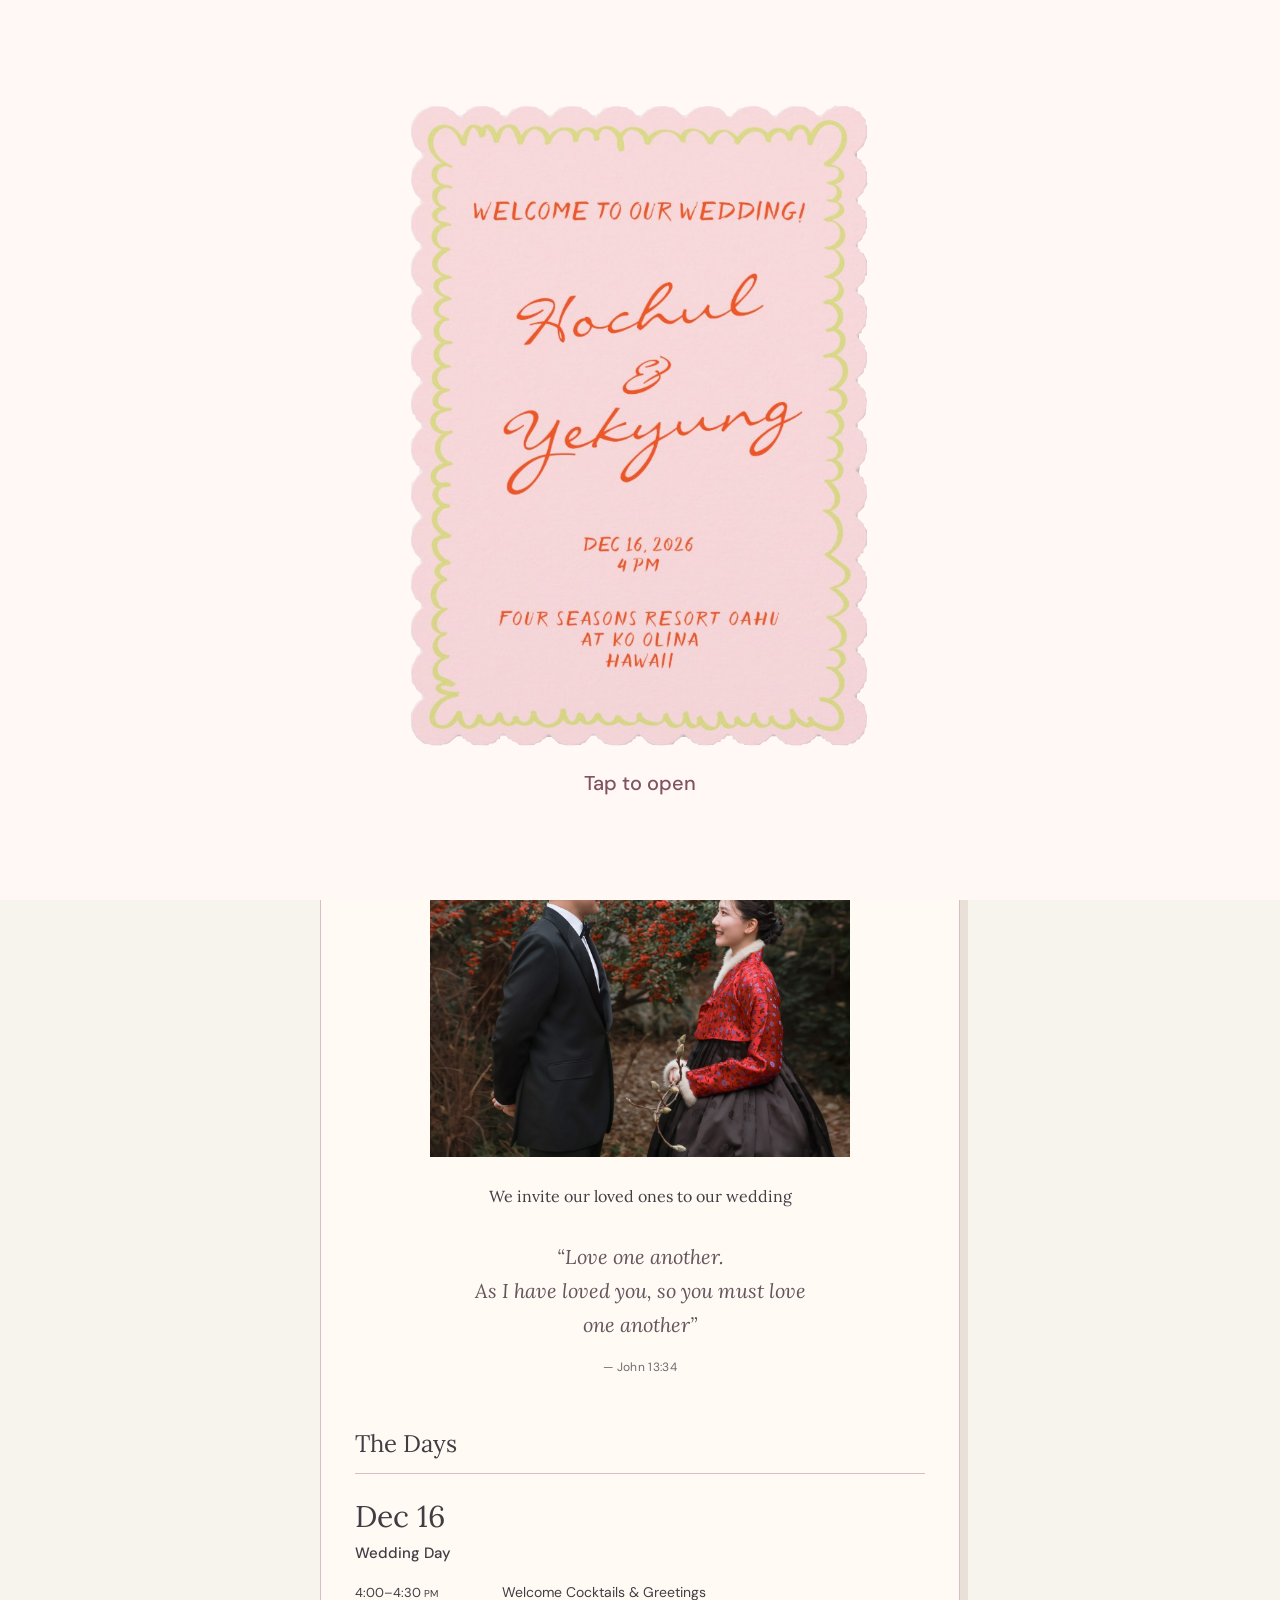
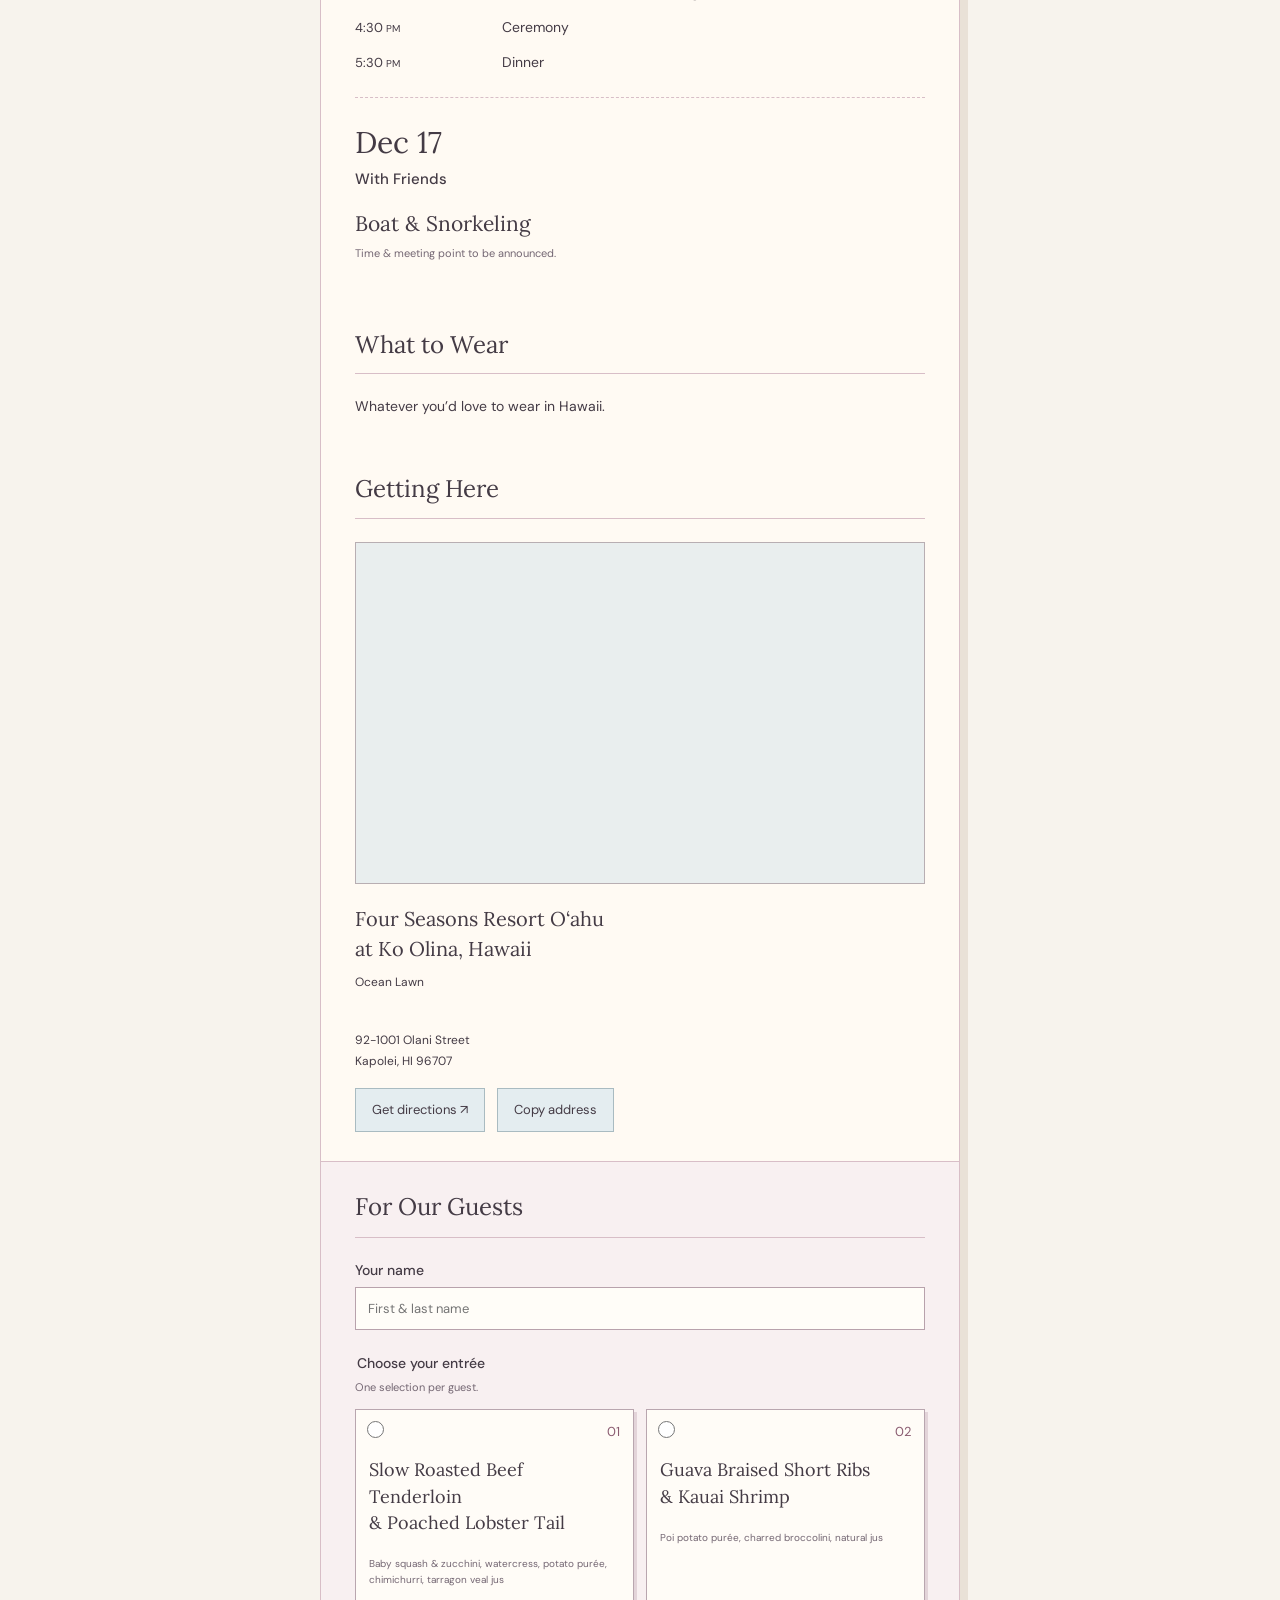
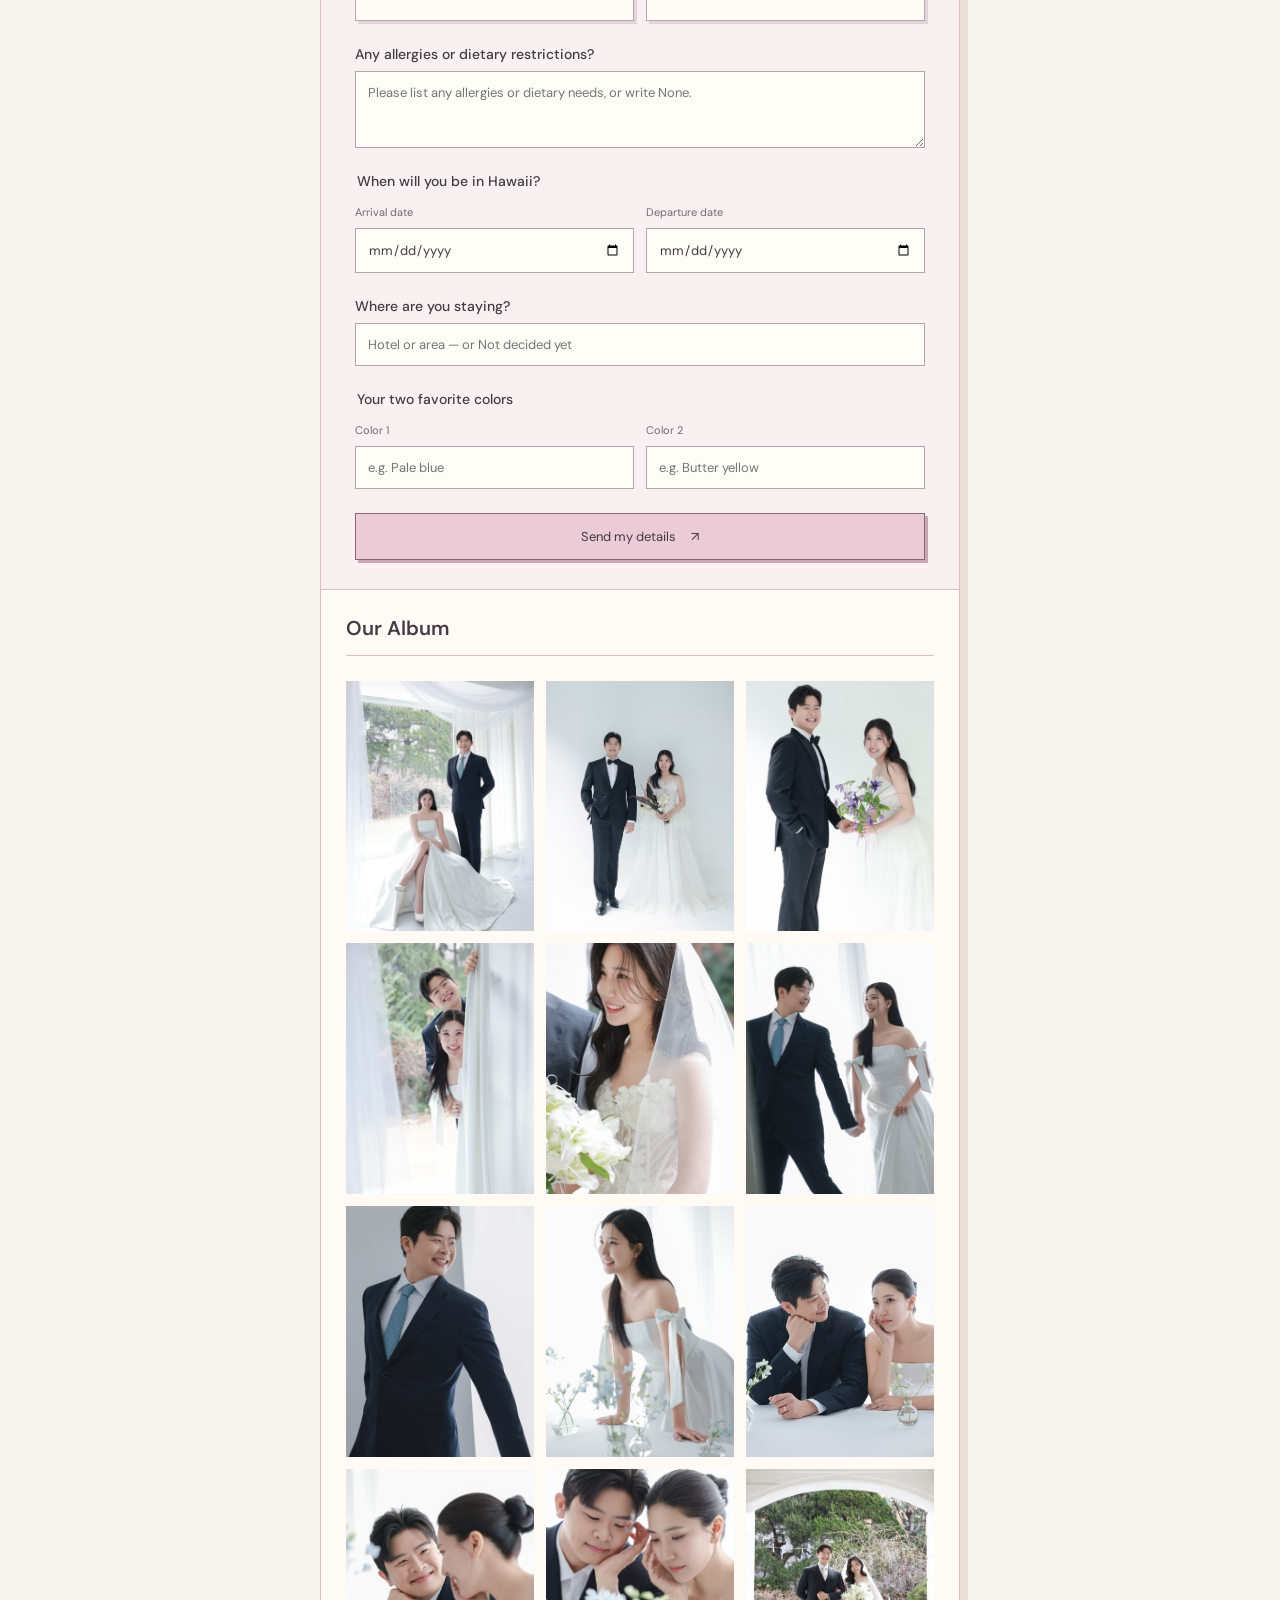
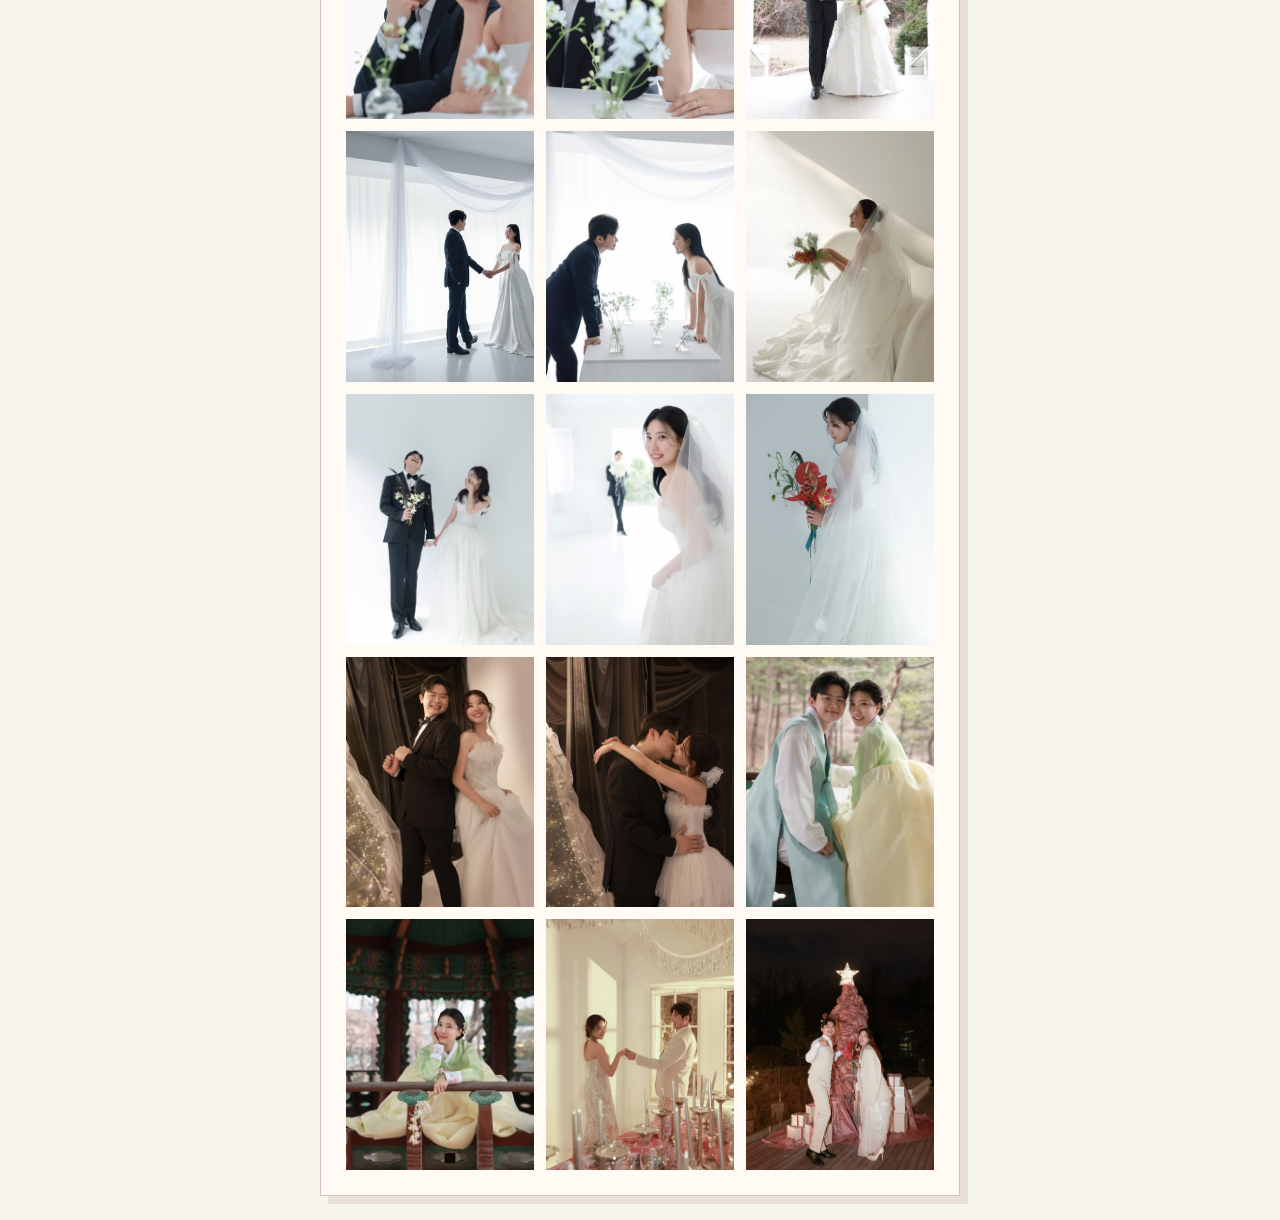
==== index.html @ b2f2b45e "Show Korean full names only in Korean language view" ====
<!doctype html>
<html lang="en"><head><meta charset="utf-8"><meta name="viewport" content="width=device-width, initial-scale=1"><meta name="robots" content="noindex,nofollow"><meta name="theme-color" content="#f5e3e7"><title>Hochul & Yekyung · December 16, 2026</title><meta name="description" content="Celebrate with Hochul & Yekyung at Four Seasons Resort O‘ahu at Ko Olina."><link rel="stylesheet" href="fonts.css?v=refine-36"><link rel="stylesheet" href="style.css?v=names-37"><link rel="stylesheet" href="album.css?v=inline-1"><link rel="icon" type="image/svg+xml" href="favicon.svg?v=heart-1"></head>
<body><div id="invitation-cover" class="invitation-cover" role="dialog" aria-modal="true" aria-label="Wedding invitation cover"><button id="open-invitation" class="original-cover-card" type="button" aria-label="Open Hochul and Yekyung’s wedding invitation"><svg class="card-cutout" role="img" aria-label="Hochul and Yekyung wedding invitation" xmlns="http://www.w3.org/2000/svg" viewBox="-8 -4 648 896"><defs><clipPath id="card"><path d="M 619 8 L 615 7 L 609 2 L 605 2 L 602 0 L 587 0 L 586 -1 L 578 4 L 574 5 L 566 13 L 560 13 L 555 7 L 551 6 L 544 1 L 524 0 L 511 6 L 504 13 L 498 13 L 490 4 L 487 4 L 478 0 L 466 0 L 465 1 L 460 1 L 458 3 L 454 3 L 450 5 L 447 9 L 444 10 L 444 12 L 442 14 L 436 14 L 432 8 L 426 3 L 419 2 L 415 0 L 404 0 L 403 1 L 397 1 L 395 3 L 390 4 L 385 9 L 382 10 L 380 13 L 374 13 L 362 2 L 357 2 L 352 0 L 342 0 L 332 2 L 331 4 L 326 5 L 318 13 L 311 13 L 305 6 L 300 4 L 299 2 L 289 1 L 288 0 L 278 0 L 274 2 L 269 2 L 264 5 L 260 10 L 258 10 L 256 13 L 250 13 L 242 5 L 237 4 L 234 1 L 218 0 L 204 3 L 194 13 L 188 13 L 187 10 L 185 10 L 182 6 L 176 4 L 173 1 L 153 0 L 144 4 L 140 4 L 133 13 L 125 13 L 123 11 L 123 8 L 119 7 L 113 2 L 109 2 L 106 0 L 90 0 L 84 2 L 82 4 L 77 5 L 76 9 L 73 10 L 71 13 L 64 13 L 59 7 L 53 5 L 52 3 L 48 1 L 28 0 L 15 6 L 8 12 L 2 21 L 0 27 L 0 40 L 5 56 L 15 65 L 15 71 L 8 77 L 2 87 L 0 105 L 5 120 L 13 128 L 13 136 L 7 140 L 0 153 L 0 170 L 7 185 L 13 190 L 13 197 L 6 203 L 6 205 L 2 211 L 0 219 L 0 233 L 8 248 L 11 249 L 14 252 L 14 258 L 11 261 L 8 262 L 5 270 L 1 276 L 0 289 L 1 290 L 1 299 L 6 304 L 7 307 L 11 310 L 13 314 L 13 321 L 3 331 L 0 342 L 0 354 L 2 364 L 6 367 L 8 372 L 11 373 L 13 376 L 13 382 L 3 395 L 0 406 L 0 414 L 2 424 L 6 427 L 7 432 L 14 438 L 14 444 L 8 449 L 5 456 L 2 459 L 0 465 L 0 477 L 3 488 L 6 491 L 7 494 L 12 498 L 12 508 L 8 511 L 7 514 L 1 520 L 0 542 L 7 557 L 13 563 L 13 569 L 5 577 L 2 582 L 1 593 L 0 594 L 0 604 L 6 617 L 13 624 L 13 632 L 8 635 L 1 647 L 0 666 L 7 681 L 10 682 L 14 686 L 14 693 L 6 699 L 6 701 L 2 707 L 0 715 L 0 729 L 2 734 L 6 739 L 8 744 L 13 747 L 13 754 L 8 758 L 5 766 L 1 772 L 0 785 L 1 786 L 1 795 L 6 800 L 7 804 L 15 811 L 15 818 L 8 823 L 0 838 L 0 853 L 2 861 L 8 871 L 18 879 L 26 880 L 30 882 L 42 882 L 44 880 L 48 880 L 53 878 L 64 869 L 70 869 L 73 873 L 75 873 L 77 876 L 81 877 L 86 881 L 106 882 L 109 879 L 113 879 L 117 877 L 120 873 L 123 873 L 123 870 L 125 868 L 131 868 L 135 873 L 139 874 L 140 876 L 144 877 L 150 881 L 155 882 L 170 881 L 172 879 L 179 877 L 181 874 L 184 873 L 187 870 L 194 870 L 204 879 L 215 882 L 226 882 L 227 881 L 234 881 L 236 879 L 240 878 L 249 868 L 255 868 L 259 873 L 262 874 L 267 879 L 279 882 L 288 882 L 298 880 L 300 878 L 304 877 L 307 873 L 309 873 L 311 869 L 318 869 L 327 878 L 334 881 L 340 881 L 341 882 L 350 882 L 351 881 L 362 880 L 364 877 L 373 870 L 380 870 L 383 873 L 385 873 L 388 877 L 392 879 L 395 879 L 397 881 L 411 882 L 412 881 L 417 881 L 423 877 L 427 877 L 427 875 L 429 873 L 432 873 L 436 868 L 442 868 L 444 870 L 444 873 L 448 874 L 450 877 L 454 879 L 458 879 L 460 881 L 466 881 L 467 882 L 481 881 L 486 877 L 490 876 L 497 869 L 504 869 L 509 875 L 511 875 L 517 880 L 521 880 L 526 882 L 538 882 L 540 880 L 547 879 L 551 877 L 553 874 L 556 873 L 559 869 L 566 869 L 569 873 L 571 873 L 573 876 L 577 877 L 582 881 L 602 882 L 605 879 L 609 879 L 613 877 L 615 874 L 619 873 L 620 870 L 625 865 L 626 859 L 628 856 L 629 841 L 625 826 L 615 817 L 615 811 L 617 809 L 619 809 L 620 805 L 624 802 L 626 795 L 628 793 L 629 777 L 625 762 L 622 760 L 619 755 L 616 754 L 616 747 L 624 739 L 625 735 L 629 730 L 629 714 L 628 713 L 628 708 L 623 702 L 623 698 L 620 697 L 619 694 L 616 692 L 616 686 L 622 681 L 622 679 L 627 671 L 627 667 L 629 664 L 629 650 L 627 647 L 627 643 L 623 639 L 622 635 L 616 629 L 616 623 L 619 621 L 619 619 L 621 617 L 624 616 L 624 612 L 629 605 L 629 585 L 625 580 L 624 576 L 616 568 L 616 562 L 625 553 L 626 547 L 629 540 L 628 523 L 625 520 L 625 516 L 623 512 L 620 511 L 618 506 L 619 496 L 626 488 L 627 481 L 629 477 L 629 467 L 628 466 L 628 459 L 625 457 L 623 450 L 616 444 L 616 437 L 624 430 L 627 425 L 629 405 L 627 400 L 627 395 L 624 390 L 620 387 L 619 384 L 616 382 L 616 375 L 624 368 L 625 362 L 627 361 L 629 352 L 629 341 L 626 334 L 626 331 L 618 321 L 618 314 L 621 313 L 622 309 L 627 303 L 628 293 L 629 292 L 629 278 L 626 272 L 625 266 L 622 262 L 616 258 L 616 251 L 624 243 L 626 239 L 626 235 L 629 233 L 629 214 L 624 203 L 621 202 L 619 200 L 619 198 L 616 196 L 616 189 L 622 184 L 623 180 L 627 175 L 627 171 L 629 168 L 629 155 L 627 152 L 627 146 L 622 141 L 621 138 L 616 134 L 616 127 L 624 119 L 624 117 L 630 107 L 629 106 L 629 91 L 627 89 L 627 85 L 621 77 L 621 75 L 617 73 L 615 70 L 615 64 L 624 55 L 629 43 L 629 27 L 627 25 L 627 19 L 623 15 Z"/></clipPath></defs><image href="invitation-cover-original.png" x="-260" y="-134" width="1080" height="1080" clip-path="url(#card)"/></svg><span class="original-cover-hint">Tap to open</span></button></div><main id="invitation-content">
<header><a href="#home" aria-label="Back to invitation"><span class="initial">H</span><span class="brand-heart" aria-hidden="true"></span><span class="initial">Y</span></a><nav aria-label="Language"><button type="button" data-language="ko" lang="ko" aria-pressed="false">Korean</button><button type="button" data-language="en" lang="en" aria-pressed="true">English</button></nav></header>
<section class="invitation" id="home"><h1 class="custom-names"><img src="names-lettering.svg" alt="Hochul & Yekyung" width="873" height="175"></h1><p class="korean-names" lang="ko">황호철 · 김예경</p><p class="wedding-date">December 16, 2026</p><p class="ceremony-time">4:00 PM</p><h2 class="venue">Four Seasons Resort O‘ahu<br><span>at Ko Olina, Hawaii</span></h2><button class="beach" id="beach" aria-label="Send the couple some love"><img src="beach-final.png" alt="Pixel Hochul and Yekyung holding hands on a Hawaiian beach" width="2172" height="724"><span id="hearts" aria-hidden="true"></span></button></section>
<section class="invitation-note"><img src="album/22.jpg" alt="Hochul and Yekyung" width="830" height="938" loading="lazy"><div class="invitation-copy"><p>We invite our loved ones to our wedding</p><blockquote>“Love one another.<br>As I have loved you, so you must love one another”<cite>— John 13:34</cite></blockquote></div></section><section class="days section" id="day"><div class="section-label"><span class="pixel">The Days</span></div><article><div class="day-title"><h2>Dec 16<span class="pixel">Wedding Day</span></h2></div><dl class="schedule"><div><dt>4:00–4:30 <small>PM</small></dt><dd>Welcome Cocktails<br class="mobile"> & Greetings</dd></div><div><dt>4:30 <small>PM</small></dt><dd>Ceremony</dd></div><div><dt>5:30 <small>PM</small></dt><dd>Dinner</dd></div></dl></article><article class="ocean-day"><div class="day-title"><h2>Dec 17<span class="pixel">With Friends</span></h2></div><h3>Boat & Snorkeling</h3><p>Time & meeting point to be announced.</p></article></section>
<section class="wear section" id="wear"><div class="section-label"><h2>What to Wear</h2></div><p>Whatever you’d love to wear in Hawaii.</p></section>
<section class="travel section" id="travel"><div class="section-label"><span class="pixel">Getting Here</span></div><div class="google-map"><iframe title="Google Maps — Four Seasons Resort Oahu at Ko Olina" src="https://www.google.com/maps?q=Four%20Seasons%20Resort%20Oahu%20at%20Ko%20Olina%2092-1001%20Olani%20Street&amp;hl=en&amp;gl=us&amp;t=k&amp;z=15&amp;output=embed" width="600" height="360" style="border:0" allowfullscreen loading="lazy" referrerpolicy="no-referrer-when-downgrade"></iframe></div><div class="place"><h3 id="place-title">Four Seasons Resort O‘ahu<br>at Ko Olina, Hawaii</h3><p class="venue-lawn">Ocean Lawn</p><p id="place-text">92-1001 Olani Street<br>Kapolei, HI 96707</p><div class="actions"><a id="directions" href="https://www.google.com/maps/dir/?api=1&hl=en&gl=us&destination=Four+Seasons+Resort+Oahu+at+Ko+Olina+92-1001+Olani+Street" target="_blank" rel="noopener">Get directions ↗</a><button id="copy">Copy address</button></div></div></section>
<section class="section guest-section" id="guest-details"><div class="section-label"><span class="pixel">For Our Guests</span></div>
<form action="https://formsubmit.co/sigma89kim@gmail.com" method="POST">
<input type="hidden" name="_subject" value="Wedding · Menu & guest details"><input type="hidden" name="_template" value="table"><input type="hidden" name="_next" value="https://mungg.github.io/yekyung-and-hochul/thanks.html"><input type="text" name="_honey" tabindex="-1" autocomplete="off" class="honey" aria-hidden="true">
<label class="field-label" for="guest-name">Your name</label><input id="guest-name" name="Guest name" autocomplete="name" maxlength="100" required placeholder="First & last name">
<fieldset><legend>Choose your entrée</legend><p class="field-hint">One selection per guest.</p><div class="menu-options">
<label class="menu-option"><input type="radio" name="Entree" value="Slow Roasted Beef Tenderloin & Poached Lobster Tail" required><span class="menu-card"><span class="pixel menu-number">01</span><strong>Slow Roasted Beef Tenderloin<br>& Poached Lobster Tail</strong><span class="ingredients">Baby squash & zucchini, watercress, potato purée, chimichurri, tarragon veal jus</span></span></label>
<label class="menu-option"><input type="radio" name="Entree" value="Guava Braised Short Ribs & Kauai Shrimp" required><span class="menu-card"><span class="pixel menu-number">02</span><strong>Guava Braised Short Ribs<br>& Kauai Shrimp</strong><span class="ingredients">Poi potato purée, charred broccolini, natural jus</span></span></label>
</div></fieldset>
<label class="field-label" for="allergies">Any allergies or dietary restrictions?</label><textarea id="allergies" name="Allergies or dietary restrictions" rows="3" maxlength="2000" placeholder="Please list any allergies or dietary needs, or write None." required></textarea>
<fieldset class="arrival-fields"><legend>When will you be in Hawaii?</legend><div class="color-fields"><label for="arrival-date"><span>Arrival date</span><input id="arrival-date" type="date" name="Hawaii arrival date"></label><label for="departure-date"><span>Departure date</span><input id="departure-date" type="date" name="Hawaii departure date"></label></div></fieldset>
<label class="field-label" for="guest-stay">Where are you staying?</label><input id="guest-stay" name="Accommodation" maxlength="200" placeholder="Hotel or area — or Not decided yet">
<fieldset><legend>Your two favorite colors</legend><div class="color-fields"><label><span>Color 1</span><input name="Favorite color 1" maxlength="60" placeholder="e.g. Pale blue" required></label><label><span>Color 2</span><input name="Favorite color 2" maxlength="60" placeholder="e.g. Butter yellow" required></label></div></fieldset>
<button class="submit-details" type="submit">Send my details <span aria-hidden="true">↗</span></button></form></section>
<section class="inline-album" id="album"><div class="section-label"><span class="pixel">Our Album</span></div><div class="album-grid"><button class="album-photo" data-full="album/09.jpg" data-index="0" aria-label="Open photo 1"><img src="album/09-thumb.jpg" alt="Wedding portrait 1" loading="lazy" width="400" height="600"></button><button class="album-photo" data-full="album/13.jpg" data-index="1" aria-label="Open photo 2"><img src="album/13-thumb.jpg" alt="Wedding portrait 2" loading="lazy" width="409" height="600"></button><button class="album-photo" data-full="album/15.jpg" data-index="2" aria-label="Open photo 3"><img src="album/15-thumb.jpg" alt="Wedding portrait 3" loading="lazy" width="400" height="600"></button><button class="album-photo" data-full="album/25.jpg" data-index="3" aria-label="Open photo 4"><img src="album/25-thumb.jpg" alt="Wedding portrait 4" loading="lazy" width="414" height="600"></button><button class="album-photo" data-full="album/01.jpg" data-index="4" aria-label="Open photo 5"><img src="album/01-thumb.jpg" alt="Wedding portrait 5" loading="lazy" width="400" height="600"></button><button class="album-photo" data-full="album/02.jpg" data-index="5" aria-label="Open photo 6"><img src="album/02-thumb.jpg" alt="Wedding portrait 6" loading="lazy" width="400" height="600"></button><button class="album-photo" data-full="album/03.jpg" data-index="6" aria-label="Open photo 7"><img src="album/03-thumb.jpg" alt="Wedding portrait 7" loading="lazy" width="400" height="600"></button><button class="album-photo" data-full="album/04.jpg" data-index="7" aria-label="Open photo 8"><img src="album/04-thumb.jpg" alt="Wedding portrait 8" loading="lazy" width="393" height="600"></button><button class="album-photo" data-full="album/05.jpg" data-index="8" aria-label="Open photo 9"><img src="album/05-thumb.jpg" alt="Wedding portrait 9" loading="lazy" width="600" height="403"></button><button class="album-photo" data-full="album/06.jpg" data-index="9" aria-label="Open photo 10"><img src="album/06-thumb.jpg" alt="Wedding portrait 10" loading="lazy" width="395" height="600"></button><button class="album-photo" data-full="album/07.jpg" data-index="10" aria-label="Open photo 11"><img src="album/07-thumb.jpg" alt="Wedding portrait 11" loading="lazy" width="400" height="600"></button><button class="album-photo" data-full="album/08.jpg" data-index="11" aria-label="Open photo 12"><img src="album/08-thumb.jpg" alt="Wedding portrait 12" loading="lazy" width="417" height="600"></button><button class="album-photo" data-full="album/10.jpg" data-index="12" aria-label="Open photo 13"><img src="album/10-thumb.jpg" alt="Wedding portrait 13" loading="lazy" width="600" height="400"></button><button class="album-photo" data-full="album/11.jpg" data-index="13" aria-label="Open photo 14"><img src="album/11-thumb.jpg" alt="Wedding portrait 14" loading="lazy" width="398" height="600"></button><button class="album-photo" data-full="album/12.jpg" data-index="14" aria-label="Open photo 15"><img src="album/12-thumb.jpg" alt="Wedding portrait 15" loading="lazy" width="392" height="600"></button><button class="album-photo" data-full="album/14.jpg" data-index="15" aria-label="Open photo 16"><img src="album/14-thumb.jpg" alt="Wedding portrait 16" loading="lazy" width="404" height="600"></button><button class="album-photo" data-full="album/16.jpg" data-index="16" aria-label="Open photo 17"><img src="album/16-thumb.jpg" alt="Wedding portrait 17" loading="lazy" width="400" height="600"></button><button class="album-photo" data-full="album/17.jpg" data-index="17" aria-label="Open photo 18"><img src="album/17-thumb.jpg" alt="Wedding portrait 18" loading="lazy" width="400" height="600"></button><button class="album-photo" data-full="album/18.jpg" data-index="18" aria-label="Open photo 19"><img src="album/18-thumb.jpg" alt="Wedding portrait 19" loading="lazy" width="400" height="600"></button><button class="album-photo" data-full="album/19.jpg" data-index="19" aria-label="Open photo 20"><img src="album/19-thumb.jpg" alt="Wedding portrait 20" loading="lazy" width="405" height="600"></button><button class="album-photo" data-full="album/20.jpg" data-index="20" aria-label="Open photo 21"><img src="album/20-thumb.jpg" alt="Wedding portrait 21" loading="lazy" width="400" height="600"></button><button class="album-photo" data-full="album/21.jpg" data-index="21" aria-label="Open photo 22"><img src="album/21-thumb.jpg" alt="Wedding portrait 22" loading="lazy" width="391" height="600"></button><button class="album-photo" data-full="album/23.jpg" data-index="22" aria-label="Open photo 23"><img src="album/23-thumb.jpg" alt="Wedding portrait 23" loading="lazy" width="407" height="600"></button><button class="album-photo" data-full="album/24.jpg" data-index="23" aria-label="Open photo 24"><img src="album/24-thumb.jpg" alt="Wedding portrait 24" loading="lazy" width="389" height="600"></button></div></section></main><p id="status" role="status" aria-live="polite"></p><script src="script.js?v=compact-30"></script><dialog id="photo-viewer" aria-label="Photo viewer"><button id="photo-close" aria-label="Close photo">×</button><button id="photo-prev" aria-label="Previous photo">‹</button><img id="large-photo" alt=""><button id="photo-next" aria-label="Next photo">›</button><p id="photo-count" aria-live="polite"></p></dialog><script src="album.js?v=selected-first"></script><script src="language.js?v=6"></script></body></html>
---- fonts.css ----
@font-face {
  font-family: 'Cormorant Garamond';
  font-style: italic;
  font-weight: 400;
  font-display: block;
  src: url(font-0.ttf) format('truetype');
}
@font-face {
  font-family: 'Cormorant Garamond';
  font-style: italic;
  font-weight: 500;
  font-display: block;
  src: url(font-1.ttf) format('truetype');
}
@font-face {
  font-family: 'Cormorant Garamond';
  font-style: normal;
  font-weight: 400;
  font-display: block;
  src: url(font-2.ttf) format('truetype');
}
@font-face {
  font-family: 'Cormorant Garamond';
  font-style: normal;
  font-weight: 500;
  font-display: block;
  src: url(font-3.ttf) format('truetype');
}
@font-face {
  font-family: 'Cormorant Garamond';
  font-style: normal;
  font-weight: 600;
  font-display: block;
  src: url(font-4.ttf) format('truetype');
}
@font-face {
  font-family: 'DM Sans';
  font-style: normal;
  font-weight: 400;
  font-display: block;
  src: url(font-5.ttf) format('truetype');
}
@font-face {
  font-family: 'DM Sans';
  font-style: normal;
  font-weight: 500;
  font-display: block;
  src: url(font-6.ttf) format('truetype');
}
@font-face {
  font-family: 'DM Sans';
  font-style: normal;
  font-weight: 600;
  font-display: block;
  src: url(font-7.ttf) format('truetype');
}

@font-face {
  font-family: 'Noto Sans KR';
  font-style: normal;
  font-weight: 400;
  font-display: block;
  src: url(korean.woff2?v=island-6) format('truetype');
}





@font-face{font-family:'Silkscreen';font-style:normal;font-weight:400;font-display:block;src:url('pixel.ttf') format('truetype')}

@font-face{font-family:'Allura';font-style:normal;font-weight:400;font-display:swap;src:url('allura.ttf') format('truetype')}
@font-face{font-family:'Lora';font-style:normal;font-weight:400 700;font-display:swap;src:url('lora.ttf') format('truetype')}
@font-face{font-family:'Gowun Batang';font-style:normal;font-weight:400;font-display:swap;src:url('gowun-batang.ttf') format('truetype')}

@font-face{font-family:'Lora';font-style:italic;font-weight:400 700;font-display:swap;src:url('lora-italic.ttf') format('truetype')}
---- style.css ----
:root{--ink:#443b45;--pink:#f5e3e7;--blue:#d5e9ed;--line:#d8bec7;--rose:#ac687d}*{box-sizing:border-box}html{scroll-behavior:smooth;scroll-padding-top:25px}body{margin:0;background:#f7f3ed;color:var(--ink);font-family:'DM Sans',sans-serif;font-size:14px}main{max-width:640px;margin:24px auto;background:#fffaf3;border:1px solid var(--line);box-shadow:8px 8px 0 #e9e1d7}header{display:flex;align-items:center;justify-content:space-between;padding:20px 28px;border-bottom:1px solid var(--line)}a{color:inherit;text-decoration:none}header>a{font-family:'Silkscreen';font-size:14px}header span{color:var(--rose)}nav{display:flex;gap:22px;font-size:12px}a:hover{text-decoration:underline}button{font:inherit;color:inherit;cursor:pointer}.pixel{font-family:'Silkscreen',monospace;font-weight:400}.eyebrow{font-size:11px;letter-spacing:1px;margin:17px 0 21px}.invitation{text-align:center;background:var(--pink);padding-top:27px;overflow:hidden}.flower{font-size:32px;color:#fff9e8;text-shadow:2px 0 #d9a673,-2px 0 #d9a673,0 2px #d9a673,0 -2px #d9a673}h1,h2,h3,p{margin-top:0}h1{font-family:'Cormorant Garamond',serif;font-style:italic;font-weight:500;font-size:clamp(35px,7.6vw,56px);margin-bottom:9px;letter-spacing:-1.5px}h1 em{font-size:.66em;color:var(--rose);padding:0 6px}.intro{font-size:13px;margin-bottom:27px}.date{display:flex;align-items:center;justify-content:center;gap:19px}.date span{font-size:11px}.date strong{font:500 53px/.9 'Cormorant Garamond'}.ceremony-time{font-size:10px;letter-spacing:1.3px;margin:13px 0 16px}.tiny-flower{color:var(--rose);font-size:17px}.venue{font:500 27px/1.1 'Cormorant Garamond';margin:13px 15px 7px}.venue span{font-size:23px}.lawn{font-size:12px;margin-bottom:20px}.beach{display:block;position:relative;border:0;padding:0;width:100%;background:none;line-height:0}.beach img{width:100%;height:auto;display:block}.beach:focus-visible{outline:3px solid var(--rose);outline-offset:-4px}#hearts i{position:absolute;left:49%;top:43%;font-style:normal;font-size:24px;color:#d76e91;animation:float 1.3s ease-out forwards;line-height:1;pointer-events:none}@keyframes float{to{transform:translate(var(--x),-90px);opacity:0}}.section{padding:29px 34px}.section-label{display:flex;justify-content:space-between;align-items:center;border-bottom:1px solid var(--line);padding-bottom:13px;margin-bottom:23px;font-size:11px}.section-label>span[aria-hidden]{color:var(--rose);font-size:19px}.day-title{display:flex;justify-content:space-between;align-items:center;margin-bottom:19px}.day-title h2{font:500 34px/1 'Cormorant Garamond';margin:0}.day-title h2 span{font-size:9px;display:inline-block;margin-left:16px;vertical-align:middle}.badge{background:#f6e9b7;padding:8px;font-size:10px}.schedule{margin:0}.schedule>div{display:grid;grid-template-columns:135px 1fr;gap:12px;margin:0 0 17px;align-items:baseline}.schedule dt{font-size:13px}.schedule small{font-size:10px}.schedule dd{margin:0;font-size:14px}.mobile{display:none}.ocean-day{margin-top:26px;padding-top:25px;border-top:1px dashed var(--line)}.ocean-day h3{font-size:15px;font-weight:500;margin:0 0 7px}.ocean-day p,.timezone{font-size:11px;color:#746773}.timezone{margin:22px 0 0}.wear{background:#f8edc9;text-align:center;padding:24px 20px}.wear h2{font:500 30px 'Cormorant Garamond';margin:5px 0 7px}.wear p{font-size:13px;margin:0}.pixel-spark{color:#bd8b53}.map{position:relative;overflow:hidden;border:1px solid #a7bec6;background:var(--blue)}.map svg{display:block;width:100%;height:auto}.pin{position:absolute;border:0;background:none;font-size:10px;font-weight:600;transform:translate(-50%,-50%);white-space:nowrap;padding:8px}.pin b{display:block;width:25px;height:25px;margin:auto auto 3px;background:#fffbeb;border:1px solid var(--ink);box-shadow:2px 2px 0 #68746b;font-size:16px}.pin.active b{background:#ecc4d2;color:#763e54}.ko{left:27%;top:64%}.airport{left:48%;top:73%}.waikiki{left:67%;top:83%}.map-caption{position:absolute;top:10px;right:10px;font-size:8px;color:#55707b}.place{padding:20px 0 0}.place h3{font-size:14px;font-weight:500;margin-bottom:8px}.place p{font-size:12px;line-height:1.7;min-height:41px;margin-bottom:17px}.actions{display:flex;gap:18px;align-items:center;font-size:12px}.actions a{background:var(--blue);border:1px solid #8da8b5;padding:11px 14px;box-shadow:3px 3px 0 #b5c9ce}.actions button{border:0;background:none;text-decoration:underline;font-size:11px;padding:10px 0}footer{text-align:center;padding:18px;border-top:1px solid var(--line)}footer span{color:var(--rose);font-size:12px}footer p{font:italic 22px 'Cormorant Garamond';margin:6px 0 0}#status{position:fixed;bottom:20px;left:50%;transform:translateX(-50%);background:var(--ink);color:white;padding:12px 20px;display:none;font-size:12px;z-index:5}a:focus-visible,button:focus-visible{outline:2px solid #86526a;outline-offset:4px}@media(max-width:650px){main{margin:0;border:none;box-shadow:none}header{padding:17px 22px}.section{padding:25px 25px}.invitation{padding-top:23px}h1{letter-spacing:-1px}.schedule>div{grid-template-columns:116px 1fr;gap:9px}.day-title h2 span{margin-left:10px}.pin{font-size:9px}.map-caption{font-size:7px}}@media(max-width:360px){.mobile{display:block}.section{padding-left:20px;padding-right:20px}.day-title h2 span{font-size:8px}.actions{gap:12px}}@media(prefers-reduced-motion:reduce){html{scroll-behavior:auto}#hearts i{animation:none;display:none}}
.guest-section{border-top:1px solid var(--line);background:#f8f0f1}.guest-section input:not([type=radio]):not([type=hidden]),.guest-section textarea{display:block;width:100%;border:1px solid #b8a2ac;background:#fffdf8;border-radius:0;padding:12px;font:13px 'DM Sans';color:var(--ink);margin-top:8px}.guest-section textarea{resize:vertical}.guest-section fieldset{padding:0;border:0;margin:24px 0}.field-label,.guest-section legend{font-size:14px;font-weight:500}.field-label{display:block;margin-top:22px}.field-hint{font-size:11px;line-height:1.6;color:#746773;margin:7px 0 13px}.menu-options{display:grid;grid-template-columns:1fr 1fr;gap:12px}.menu-option{position:relative;cursor:pointer;min-width:0}.menu-option input{position:absolute;left:12px;top:12px;accent-color:#9c5d76;width:17px;height:17px;margin:0;z-index:1}.menu-card{display:flex;flex-direction:column;height:100%;padding:13px;border:1px solid #b9a6af;background:#fffcf7;box-shadow:3px 3px 0 #e3d4d9}.menu-number{font-size:10px;align-self:flex-end;margin-bottom:17px;color:#8a5b70}.menu-card strong{font:500 24px/1.05 'Cormorant Garamond';margin-bottom:10px}.preparation{font-size:10px;line-height:1.5;min-height:30px}.ingredients{font-size:10px;line-height:1.65;color:#746773;margin:10px 0 18px}.menu-option input:checked+.menu-card{background:#e7eef0;border:2px solid #6c8a98;padding:12px;box-shadow:3px 3px 0 #b8cdd5}.menu-option input:focus-visible+.menu-card{outline:2px solid #86526a;outline-offset:4px}.color-fields{display:grid;grid-template-columns:1fr 1fr;gap:12px;margin-top:12px}.color-fields label>span{font-size:11px;color:#746773}.submit-details{width:100%;padding:14px;border:1px solid #8a6677;background:#ebcbd6;box-shadow:3px 3px 0 #cba6b5;font-size:13px}.submit-details span{margin-left:12px}.guest-section .honey{display:none!important}@media(max-width:380px){.menu-card{padding:10px}.menu-option input:checked+.menu-card{padding:9px}.menu-card strong{font-size:22px}.menu-options{gap:9px}}
.custom-names{margin:0 auto 10px;width:88%;max-width:540px;line-height:0}.custom-names img{display:block;width:100%;height:auto}

/* Three visual voices: custom lettering, DM Sans, Silkscreen. */
.date strong{font:500 42px/1 'DM Sans'}.venue{font:500 22px/1.4 'DM Sans';letter-spacing:-.4px;margin-top:24px}.venue span{font-size:18px}.day-title h2{font:500 27px/1.2 'DM Sans'}.wear h2{font:500 24px/1.3 'DM Sans'}.menu-card strong{font:500 17px/1.35 'DM Sans'}footer p{font:400 15px 'DM Sans'}.custom-names{margin-top:20px;margin-bottom:28px}.ceremony-time{margin-bottom:0}.flower{margin-bottom:10px}@media(max-width:380px){.venue{font-size:20px}.menu-card strong{font-size:15px}.day-title h2{font-size:25px}}

.tropical-garland{display:block;width:76%;max-width:430px;height:auto;margin:0 auto 22px;image-rendering:pixelated}.invitation{padding-top:29px}.custom-names{margin-top:0}.plumeria-dot{display:inline-block;width:25px;height:25px;background:#fffdf1;clip-path:polygon(38% 0,62% 0,62% 12%,70% 12%,70% 30%,90% 30%,90% 38%,100% 38%,100% 60%,80% 60%,80% 70%,88% 70%,88% 90%,65% 90%,65% 80%,50% 70%,35% 80%,35% 90%,12% 90%,12% 70%,20% 70%,20% 60%,0 60%,0 38%,10% 38%,10% 30%,30% 30%,30% 12%,38% 12%);position:relative}.plumeria-dot:after{content:"";position:absolute;left:9px;top:10px;width:8px;height:8px;background:#efbd56;box-shadow:2px -2px #f7d580,-2px 2px #f7d580}

.location-icon{display:block;width:17px;height:17px;margin:3px auto;shape-rendering:crispEdges}

header>a{display:flex;align-items:center;gap:9px}header .initial{font-family:'DM Sans',sans-serif;font-weight:600;font-size:14px;color:var(--ink)}.brand-heart{width:11px;height:10px;background:var(--rose);clip-path:polygon(0 0,40% 0,40% 20%,60% 20%,60% 0,100% 0,100% 60%,80% 60%,80% 80%,60% 80%,60% 100%,40% 100%,40% 80%,20% 80%,20% 60%,0 60%)}.catch-game{display:block;width:200px;margin:-14px auto 24px;border:0;background:none;padding:0}.catch-stage{display:block;position:relative;width:160px;height:65px;margin:auto}.trainer{position:absolute;width:36px;height:48px;bottom:3px;shape-rendering:crispEdges;transform-origin:center bottom}.trainer-h{left:4px}.trainer-y{right:4px}.catch-caption{font:9px 'Silkscreen';color:#856576}.game-ball{position:absolute;width:14px;height:14px;left:26px;bottom:18px;border:2px solid #453641;background:linear-gradient(#db6574 0 40%,#453641 40% 60%,#fffaf3 60%);border-radius:50%;opacity:0}.game-ball:after{content:'';position:absolute;width:4px;height:4px;border:1px solid #453641;background:white;left:3px;top:3px}.catch-heart{position:absolute;left:74px;top:7px;color:#c96e89;font-size:19px;opacity:0}.playing .game-ball{animation:throwball 5s linear}.playing .trainer-y{animation:caught-y 5s ease}.playing .trainer-h{animation:caught-h 5s ease}.playing .catch-heart{animation:catchlove 5s ease}@keyframes throwball{0%{opacity:0;transform:translate(0,0)}5%{opacity:1}15%{transform:translate(48px,-30px)}25%,35%{opacity:1;transform:translate(94px,0)}44%{opacity:0;transform:translate(94px,0)}50%{opacity:1;transform:translate(94px,0)}62%{transform:translate(48px,-30px)}72%,82%{opacity:1;transform:translate(0,0)}90%,100%{opacity:0;transform:translate(0,0)}}@keyframes caught-y{0%,22%{transform:scale(1);opacity:1}28%,35%{transform:scale(0);opacity:0}42%,100%{transform:scale(1);opacity:1}}@keyframes caught-h{0%,69%{transform:scale(1);opacity:1}75%,82%{transform:scale(0);opacity:0}90%,100%{transform:scale(1);opacity:1}}@keyframes catchlove{0%,88%{opacity:0;transform:translateY(5px)}93%{opacity:1}100%{opacity:0;transform:translateY(-8px)}}@media(prefers-reduced-motion:reduce){.playing .trainer,.playing .game-ball{animation:none}.playing .catch-heart{animation:none;opacity:1}}

.oahu-pixel-map{display:block;width:100%;height:auto;image-rendering:pixelated}.map .ko{left:18%;top:55%}.map .airport{left:49%;top:68%}.map .waikiki{left:72%;top:76%}.map .pin{font-family:'DM Sans';font-size:10px;text-shadow:0 1px #fff,1px 0 #fff,-1px 0 #fff,0 -1px #fff}.map-caption{background:#fffaf3dd;padding:5px 7px;color:#443b45}

.wedding-date{font:500 22px/1.4 "DM Sans",sans-serif;letter-spacing:0;margin:0 20px 6px}.ceremony-time{font:400 17px/1.4 "DM Sans",sans-serif;letter-spacing:0;margin:0 0 24px}

.catch-footer{padding:24px 0 20px;background:var(--pink);border-top:1px solid var(--line)}.catch-footer .catch-game{margin:0 auto}

.arrival-fields input{min-width:0;min-height:43px}.arrival-fields .color-fields>label{min-width:0}
.album-link{padding:22px 30px;background:#fffaf3;border-top:1px solid var(--line)}.album-link a{display:flex;align-items:center;justify-content:space-between;font-size:12px}.album-link .pixel{font-size:11px}

.invitation-note{padding:28px 25px 0;background:#fffaf3}.invitation-note>img{display:block;width:100%;height:auto;max-width:420px;margin:auto}.invitation-copy{text-align:center;padding:26px 0 10px}.invitation-copy>p{font-size:16px;line-height:1.7;margin:0 0 22px}.invitation-copy blockquote{font-size:12px;line-height:1.8;color:#746773;margin:0}.invitation-copy cite{display:block;font-style:normal;font-size:10px;margin-top:10px}

.google-map{border:1px solid #b8aeb2;background:#e9eeee}.google-map iframe{display:block;width:100%;height:340px}@media(max-width:450px){.google-map iframe{height:300px}}
.invitation-note>img{aspect-ratio:830/938;height:auto;object-fit:cover;object-position:center bottom;width:100%;height:auto}

.invitation-note>img{height:auto;max-height:none;aspect-ratio:830/938;object-fit:cover}
/* Clear section hierarchy; keep pixel character in artwork, not tiny labels. */
.section-label .pixel,.inline-album>.section-label .pixel{font-family:'DM Sans',sans-serif;font-size:20px;font-weight:600;line-height:1.35;letter-spacing:0;text-transform:none}.day-title h2{font-size:29px;line-height:1.2}.day-title h2 span{display:block;font-family:'DM Sans',sans-serif;font-size:16px;font-weight:500;line-height:1.4;margin:7px 0 0;letter-spacing:0}.day-title{align-items:flex-start}.badge{font-family:'DM Sans',sans-serif;font-size:13px}.catch-caption{font-family:'DM Sans',sans-serif;font-size:13px}.menu-number{font-family:'DM Sans',sans-serif;font-size:13px}@media(max-width:380px){.day-title h2{font-size:27px}.day-title h2 span{font-size:16px}}

.invitation-cover{position:fixed;inset:0;z-index:100;background:#f7eee9;display:grid;place-items:center;padding:28px 22px;overflow:auto;transition:opacity .45s ease,visibility .45s ease}.cover-card{display:block;position:relative;border:0;background:#f4cbd2;color:#db6037;width:min(440px,100%);padding:19px;min-height:min(660px,85svh);filter:drop-shadow(5px 9px 9px #765f4925);border-radius:28px;outline-offset:8px}.cover-card:before{content:'';position:absolute;inset:-9px;background:radial-gradient(circle at 12px 12px,#f4cbd2 12px,transparent 12.5px) 0 0/24px 24px;z-index:-1;border-radius:24px}.cover-inner{display:flex;align-items:center;justify-content:space-around;flex-direction:column;gap:26px;min-height:inherit;border:2px solid #c8cc83;border-radius:24px;padding:30px 14px}.cover-welcome{font:500 16px/1.4 'DM Sans';letter-spacing:.3px}.cover-names{display:block;background:#db6037;mask:url(names-lettering.svg) center/contain no-repeat;-webkit-mask:url(names-lettering.svg) center/contain no-repeat;width:100%;height:90px}.cover-date{font:500 18px/1.6 'DM Sans'}.cover-venue{font:400 16px/1.6 'DM Sans'}.cover-open{font:500 13px 'DM Sans';border-bottom:1px solid #db6037;padding-bottom:5px}.invitation-cover.is-open{opacity:0;visibility:hidden;pointer-events:none}.cover-card:hover{background:#f6cfd6}@media(max-height:650px){.invitation-cover{padding:15px 20px}.cover-card{min-height:0}.cover-inner{gap:20px;padding:18px 12px}.cover-names{height:65px}}@media(prefers-reduced-motion:reduce){.invitation-cover{transition:none}}

/* Scallops remain visibly rounded on all four edges. */
.cover-card{border-radius:0;filter:drop-shadow(4px 8px 8px #765f4925);background:#f4cbd2}.cover-card:before{inset:-13px;border-radius:0;background:radial-gradient(circle at 15px 15px,#f4cbd2 14.5px,transparent 15px) 0 0/30px 30px;z-index:-1}.cover-inner{border-radius:17px;border:3px solid #c8cc83}.cover-card:hover{background:#f4cbd2}.cover-card:focus-visible{outline:2px solid #ab6f56;outline-offset:17px}

.cover-card:before{background-repeat:round}

.invitation-cover{padding:0;background:#eeeae6}.original-cover-card{display:block;position:relative;padding:0;border:0;background:transparent;width:min(100vw,100svh,900px);line-height:0}.original-cover-card img{display:block;width:100%;height:auto}.original-cover-hint{display:block;position:absolute;bottom:12px;left:0;right:0;text-align:center;font:12px/1.4 'DM Sans';color:#5d534d}.original-cover-card:focus-visible{outline:3px solid #db6037;outline-offset:-4px}

.invitation-cover{padding:20px;background:#fff8f4}.original-cover-card{width:min(90vw,60svh,470px)}.card-cutout{display:block;width:100%;height:auto}.original-cover-hint{position:static;margin-top:16px;font-size:20px;font-weight:500;line-height:1.4;color:#805363}
/* Language switch stays compact and uses the invitation's body font. */
header nav button{font:inherit;font-size:13px;border:0;background:transparent;color:inherit;padding:8px 6px;cursor:pointer;opacity:.6}header nav button[aria-pressed="true"]{opacity:1;text-decoration:underline;text-underline-offset:5px}html[lang="ko"] .pixel{font-family:"DM Sans",sans-serif;letter-spacing:0}html[lang="ko"] .schedule dt{font-size:16px}html[lang="ko"] .invitation-copy{word-break:keep-all}

html[lang="en"] .invitation-copy>p{white-space:nowrap;font-size:clamp(12px,3.4vw,16px)}

.invitation-copy blockquote{font-family:'Allura',cursive;font-size:clamp(25px,6.5vw,30px);font-style:normal;line-height:1.35;color:#75616b;max-width:440px;margin:30px auto 12px;text-wrap:pretty}.invitation-copy cite{font-family:'DM Sans',sans-serif;font-size:12px;line-height:1.6;letter-spacing:.03em;margin-top:16px;color:#746773}html[lang="ko"] .invitation-copy blockquote{font-family:'Noto Sans KR',sans-serif;font-size:16px;line-height:1.9;word-break:keep-all}html[lang="ko"] .invitation-copy cite{font-family:'Noto Sans KR',sans-serif;font-size:11px}
/* Soft editorial type for the invitation; practical details retain DM Sans. */
.wedding-date,.venue,.venue span,.day-title h2,.section-label .pixel,.wear h2,.ocean-day h3,#place-title,.menu-card strong,.invitation-copy>p{font-family:'Lora',serif;font-weight:400;letter-spacing:0}
.wedding-date{font-size:23px}.venue{font-size:24px;line-height:1.4}.venue span{font-size:19px}.section-label .pixel{font-size:24px}.day-title h2{font-size:30px;line-height:1.3}.day-title h2 .pixel{font-family:'DM Sans',sans-serif;font-size:15px;font-weight:500}.wear h2{font-size:27px}.ocean-day h3{font-size:21px;line-height:1.4}#place-title{font-size:20px;line-height:1.5}.menu-card strong{font-size:18px;line-height:1.45}.invitation-copy>p{font-size:16px}
html[lang="en"] .invitation-copy>p{font-size:clamp(11px,3.25vw,16px)}
html[lang="ko"] .wedding-date,html[lang="ko"] .day-title h2,html[lang="ko"] .day-title h2 .pixel,html[lang="ko"] .section-label .pixel,html[lang="ko"] .wear h2,html[lang="ko"] .ocean-day h3,html[lang="ko"] .menu-card strong,html[lang="ko"] .invitation-copy>p,html[lang="ko"] .invitation-copy blockquote{font-family:'Gowun Batang',serif;font-weight:400}
@media(max-width:380px){.venue{font-size:21px}.venue span{font-size:17px}.menu-card strong{font-size:16px}}

.korean-names{font:400 18px/1.6 'Gowun Batang',serif;letter-spacing:.08em;margin:4px 0 26px}.invitation .venue{margin-bottom:24px}.venue-lawn{font-size:14px;margin:0 0 10px}html[lang="en"] .invitation-copy blockquote{font-family:'Lora',serif;font-style:italic;font-size:20px;line-height:1.7;color:#63545e}.invitation-copy cite{font-style:normal}.wear.section{background:#fffaf3;text-align:left;padding:29px 34px}.wear .section-label h2{font-size:24px;margin:0;line-height:1.3}.wear p{font-size:14px}.actions{display:flex;flex-wrap:wrap;gap:12px}.actions a,.actions button{display:inline-flex;align-items:center;justify-content:center;min-height:44px;padding:11px 16px;border:1px solid #a9bbc1;border-radius:0;background:#e4edf0;font:400 13px/1.4 'DM Sans',sans-serif;color:var(--ink);text-decoration:none;box-shadow:none}.actions a:hover,.actions button:hover{background:#d5e5e9}@media(max-width:480px){.wear.section{padding:29px 25px}}

html[lang="en"] .korean-names{display:none}
---- album.css ----
.album-grid{display:grid;grid-template-columns:repeat(2,minmax(0,1fr));gap:12px;padding:20px}.album-photo{background:#f5e3e7;border:0;padding:0;overflow:hidden;aspect-ratio:3/4}.album-photo img{display:block;width:100%;height:100%;object-fit:cover}.album-photo:focus-visible{outline:3px solid #ac687d}#photo-viewer{padding:0;border:0;background:#242128;width:100vw;max-width:none;height:100dvh;max-height:none;color:white}#photo-viewer::backdrop{background:#242128}#large-photo{display:block;width:100%;height:100%;object-fit:contain;padding:60px 42px}#photo-viewer button{position:absolute;z-index:1;border:0;background:#242128b8;color:white;font:32px sans-serif;min-width:44px;min-height:44px}#photo-close{right:10px;top:10px}#photo-prev{left:0;top:48%}#photo-next{right:0;top:48%}#photo-count{position:absolute;bottom:12px;width:100%;text-align:center;font-size:12px;margin:0}@media(min-width:700px){.album-grid{grid-template-columns:repeat(3,minmax(0,1fr))}}

.inline-album{border-top:1px solid var(--line);padding-top:25px}.inline-album>.section-label{margin:0 25px 5px}.inline-album .album-grid{padding:20px 25px 25px}
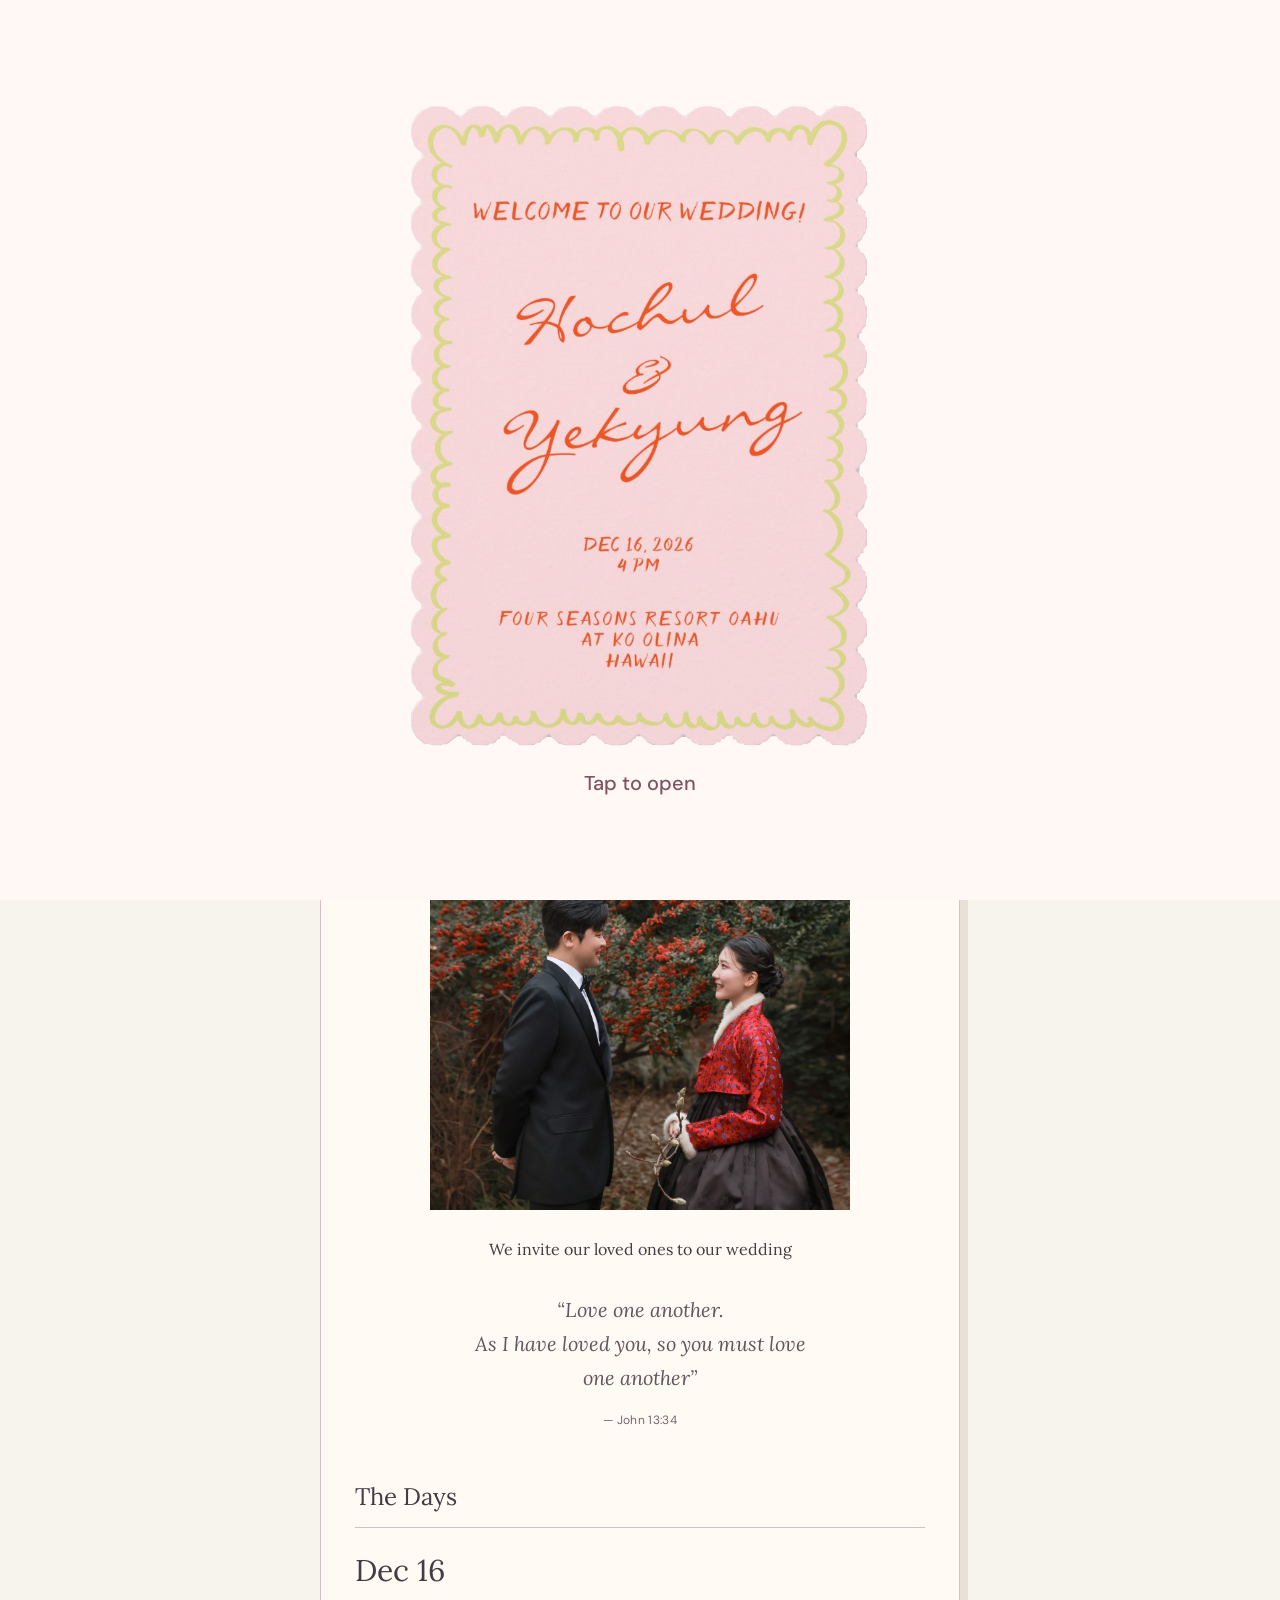
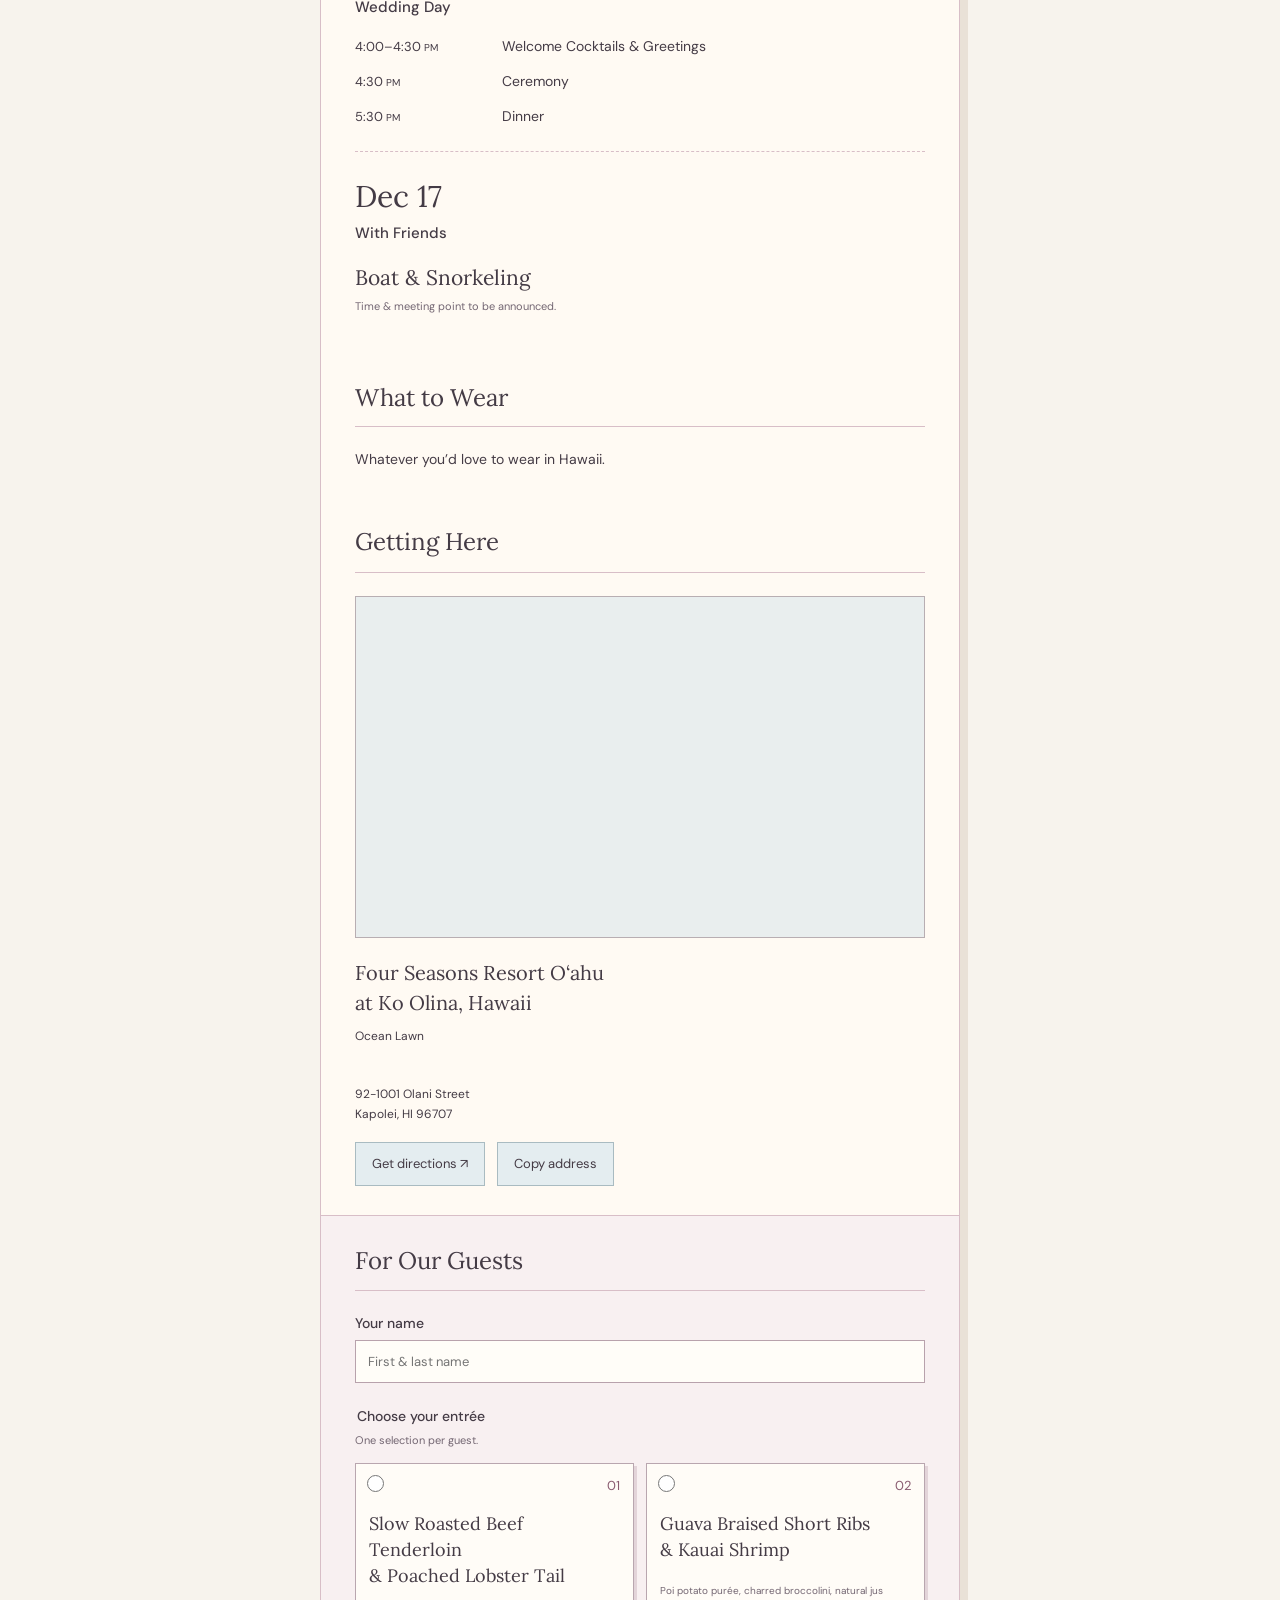
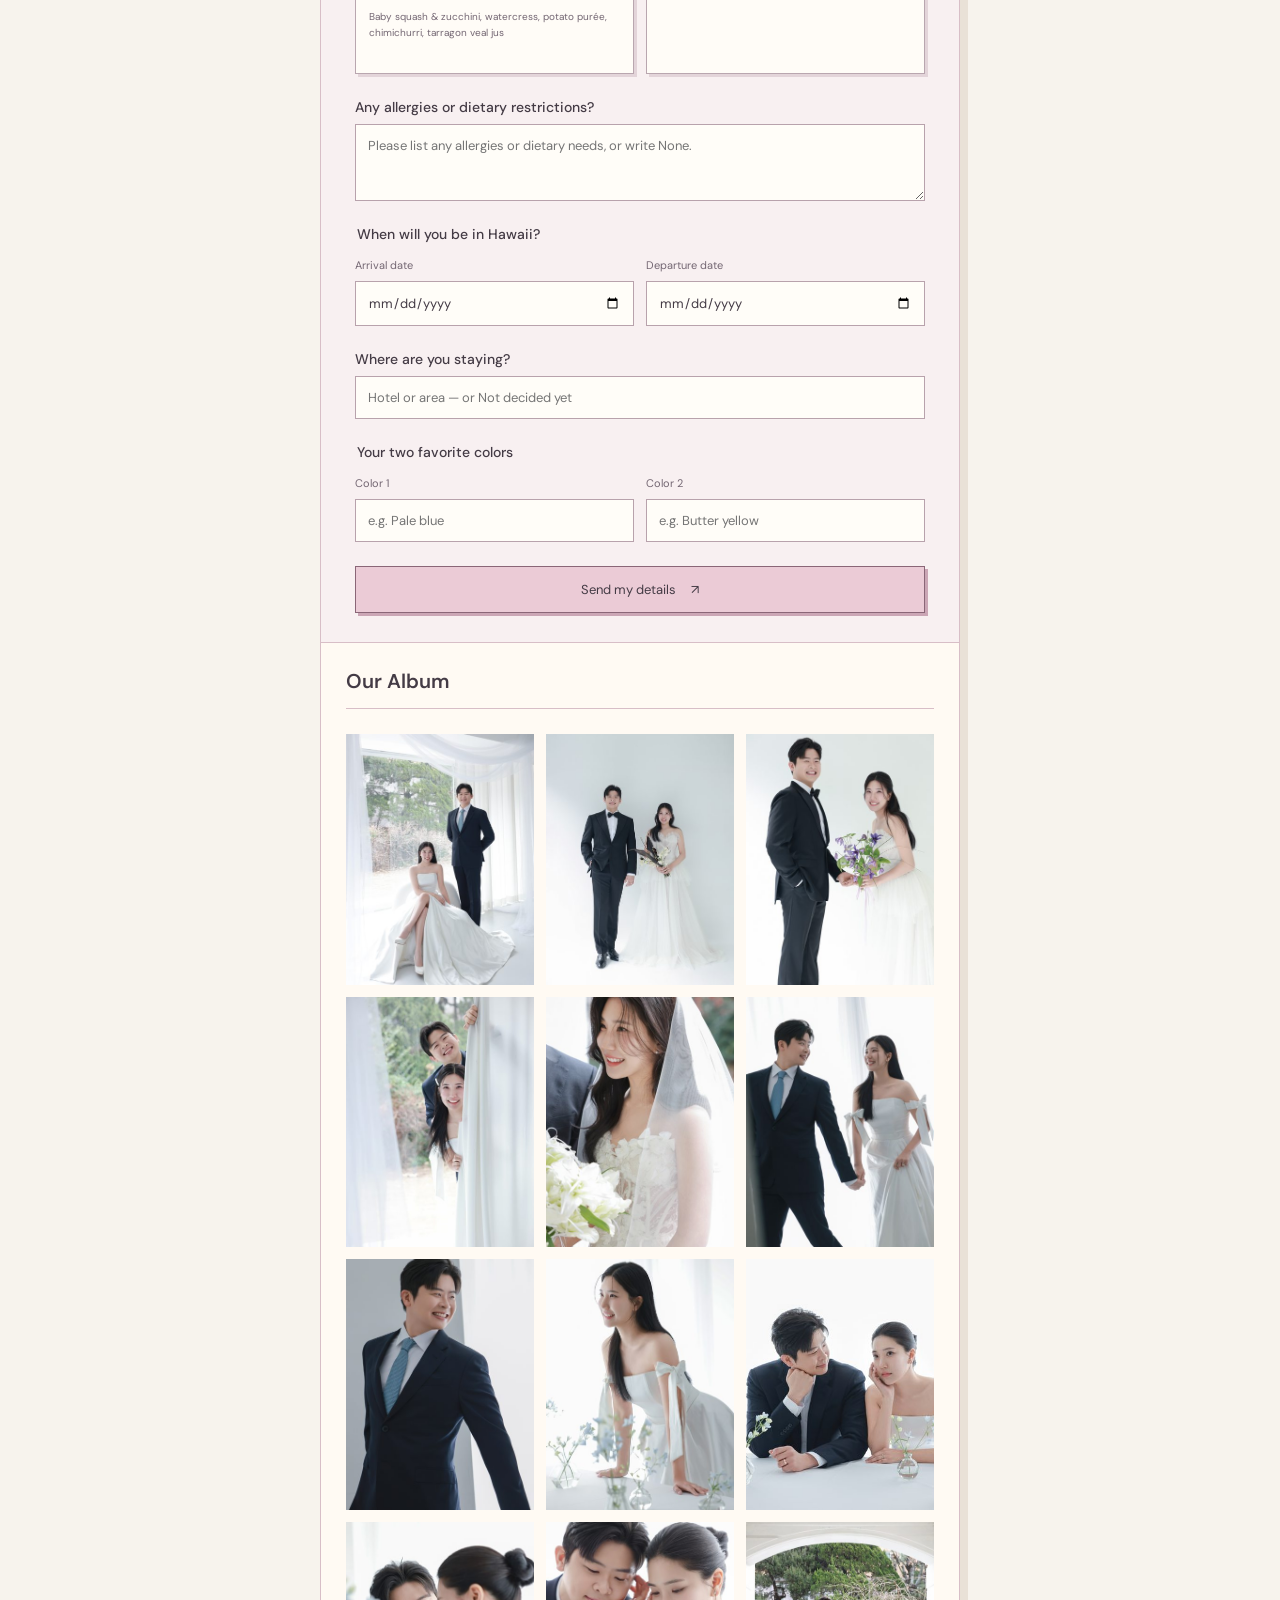
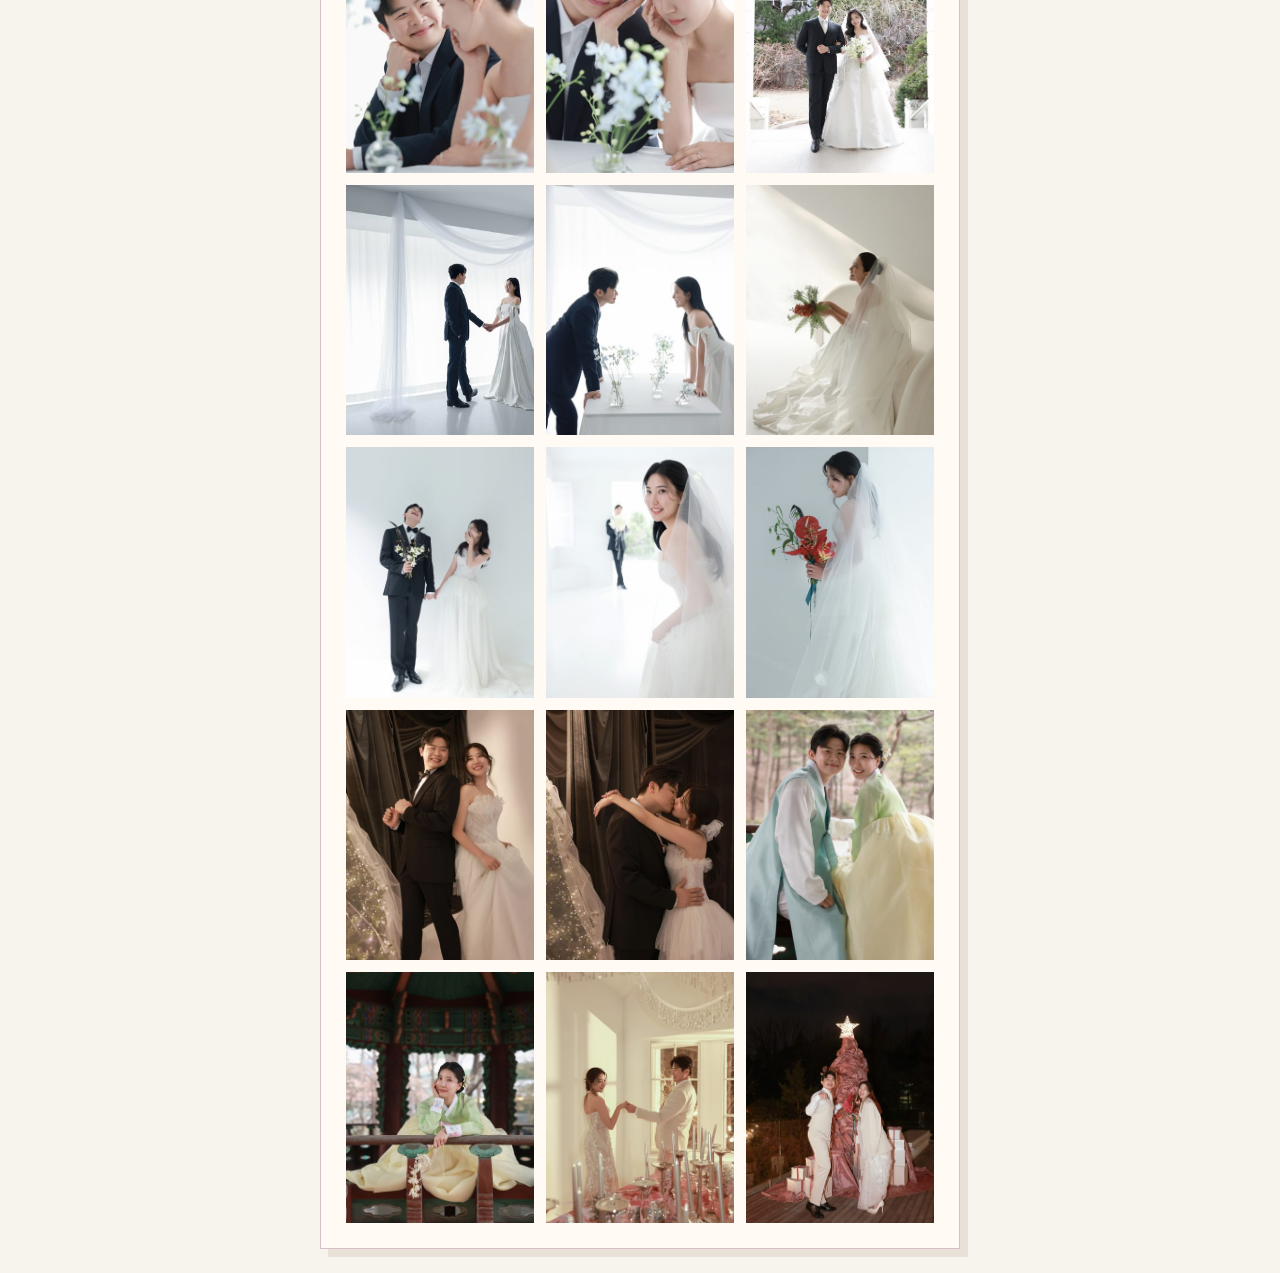
==== commit 10e73cb9: "Display full names in the selected language" ====
--- a/index.html
+++ b/index.html
@@ -1,8 +1,8 @@
 <!doctype html>
-<html lang="en"><head><meta charset="utf-8"><meta name="viewport" content="width=device-width, initial-scale=1"><meta name="robots" content="noindex,nofollow"><meta name="theme-color" content="#f5e3e7"><title>Hochul & Yekyung · December 16, 2026</title><meta name="description" content="Celebrate with Hochul & Yekyung at Four Seasons Resort O‘ahu at Ko Olina."><link rel="stylesheet" href="fonts.css?v=refine-36"><link rel="stylesheet" href="style.css?v=names-37"><link rel="stylesheet" href="album.css?v=inline-1"><link rel="icon" type="image/svg+xml" href="favicon.svg?v=heart-1"></head>
+<html lang="en"><head><meta charset="utf-8"><meta name="viewport" content="width=device-width, initial-scale=1"><meta name="robots" content="noindex,nofollow"><meta name="theme-color" content="#f5e3e7"><title>Hochul & Yekyung · December 16, 2026</title><meta name="description" content="Celebrate with Hochul & Yekyung at Four Seasons Resort O‘ahu at Ko Olina."><link rel="stylesheet" href="fonts.css?v=refine-36"><link rel="stylesheet" href="style.css?v=names-38"><link rel="stylesheet" href="album.css?v=inline-1"><link rel="icon" type="image/svg+xml" href="favicon.svg?v=heart-1"></head>
 <body><div id="invitation-cover" class="invitation-cover" role="dialog" aria-modal="true" aria-label="Wedding invitation cover"><button id="open-invitation" class="original-cover-card" type="button" aria-label="Open Hochul and Yekyung’s wedding invitation"><svg class="card-cutout" role="img" aria-label="Hochul and Yekyung wedding invitation" xmlns="http://www.w3.org/2000/svg" viewBox="-8 -4 648 896"><defs><clipPath id="card"><path d="M 619 8 L 615 7 L 609 2 L 605 2 L 602 0 L 587 0 L 586 -1 L 578 4 L 574 5 L 566 13 L 560 13 L 555 7 L 551 6 L 544 1 L 524 0 L 511 6 L 504 13 L 498 13 L 490 4 L 487 4 L 478 0 L 466 0 L 465 1 L 460 1 L 458 3 L 454 3 L 450 5 L 447 9 L 444 10 L 444 12 L 442 14 L 436 14 L 432 8 L 426 3 L 419 2 L 415 0 L 404 0 L 403 1 L 397 1 L 395 3 L 390 4 L 385 9 L 382 10 L 380 13 L 374 13 L 362 2 L 357 2 L 352 0 L 342 0 L 332 2 L 331 4 L 326 5 L 318 13 L 311 13 L 305 6 L 300 4 L 299 2 L 289 1 L 288 0 L 278 0 L 274 2 L 269 2 L 264 5 L 260 10 L 258 10 L 256 13 L 250 13 L 242 5 L 237 4 L 234 1 L 218 0 L 204 3 L 194 13 L 188 13 L 187 10 L 185 10 L 182 6 L 176 4 L 173 1 L 153 0 L 144 4 L 140 4 L 133 13 L 125 13 L 123 11 L 123 8 L 119 7 L 113 2 L 109 2 L 106 0 L 90 0 L 84 2 L 82 4 L 77 5 L 76 9 L 73 10 L 71 13 L 64 13 L 59 7 L 53 5 L 52 3 L 48 1 L 28 0 L 15 6 L 8 12 L 2 21 L 0 27 L 0 40 L 5 56 L 15 65 L 15 71 L 8 77 L 2 87 L 0 105 L 5 120 L 13 128 L 13 136 L 7 140 L 0 153 L 0 170 L 7 185 L 13 190 L 13 197 L 6 203 L 6 205 L 2 211 L 0 219 L 0 233 L 8 248 L 11 249 L 14 252 L 14 258 L 11 261 L 8 262 L 5 270 L 1 276 L 0 289 L 1 290 L 1 299 L 6 304 L 7 307 L 11 310 L 13 314 L 13 321 L 3 331 L 0 342 L 0 354 L 2 364 L 6 367 L 8 372 L 11 373 L 13 376 L 13 382 L 3 395 L 0 406 L 0 414 L 2 424 L 6 427 L 7 432 L 14 438 L 14 444 L 8 449 L 5 456 L 2 459 L 0 465 L 0 477 L 3 488 L 6 491 L 7 494 L 12 498 L 12 508 L 8 511 L 7 514 L 1 520 L 0 542 L 7 557 L 13 563 L 13 569 L 5 577 L 2 582 L 1 593 L 0 594 L 0 604 L 6 617 L 13 624 L 13 632 L 8 635 L 1 647 L 0 666 L 7 681 L 10 682 L 14 686 L 14 693 L 6 699 L 6 701 L 2 707 L 0 715 L 0 729 L 2 734 L 6 739 L 8 744 L 13 747 L 13 754 L 8 758 L 5 766 L 1 772 L 0 785 L 1 786 L 1 795 L 6 800 L 7 804 L 15 811 L 15 818 L 8 823 L 0 838 L 0 853 L 2 861 L 8 871 L 18 879 L 26 880 L 30 882 L 42 882 L 44 880 L 48 880 L 53 878 L 64 869 L 70 869 L 73 873 L 75 873 L 77 876 L 81 877 L 86 881 L 106 882 L 109 879 L 113 879 L 117 877 L 120 873 L 123 873 L 123 870 L 125 868 L 131 868 L 135 873 L 139 874 L 140 876 L 144 877 L 150 881 L 155 882 L 170 881 L 172 879 L 179 877 L 181 874 L 184 873 L 187 870 L 194 870 L 204 879 L 215 882 L 226 882 L 227 881 L 234 881 L 236 879 L 240 878 L 249 868 L 255 868 L 259 873 L 262 874 L 267 879 L 279 882 L 288 882 L 298 880 L 300 878 L 304 877 L 307 873 L 309 873 L 311 869 L 318 869 L 327 878 L 334 881 L 340 881 L 341 882 L 350 882 L 351 881 L 362 880 L 364 877 L 373 870 L 380 870 L 383 873 L 385 873 L 388 877 L 392 879 L 395 879 L 397 881 L 411 882 L 412 881 L 417 881 L 423 877 L 427 877 L 427 875 L 429 873 L 432 873 L 436 868 L 442 868 L 444 870 L 444 873 L 448 874 L 450 877 L 454 879 L 458 879 L 460 881 L 466 881 L 467 882 L 481 881 L 486 877 L 490 876 L 497 869 L 504 869 L 509 875 L 511 875 L 517 880 L 521 880 L 526 882 L 538 882 L 540 880 L 547 879 L 551 877 L 553 874 L 556 873 L 559 869 L 566 869 L 569 873 L 571 873 L 573 876 L 577 877 L 582 881 L 602 882 L 605 879 L 609 879 L 613 877 L 615 874 L 619 873 L 620 870 L 625 865 L 626 859 L 628 856 L 629 841 L 625 826 L 615 817 L 615 811 L 617 809 L 619 809 L 620 805 L 624 802 L 626 795 L 628 793 L 629 777 L 625 762 L 622 760 L 619 755 L 616 754 L 616 747 L 624 739 L 625 735 L 629 730 L 629 714 L 628 713 L 628 708 L 623 702 L 623 698 L 620 697 L 619 694 L 616 692 L 616 686 L 622 681 L 622 679 L 627 671 L 627 667 L 629 664 L 629 650 L 627 647 L 627 643 L 623 639 L 622 635 L 616 629 L 616 623 L 619 621 L 619 619 L 621 617 L 624 616 L 624 612 L 629 605 L 629 585 L 625 580 L 624 576 L 616 568 L 616 562 L 625 553 L 626 547 L 629 540 L 628 523 L 625 520 L 625 516 L 623 512 L 620 511 L 618 506 L 619 496 L 626 488 L 627 481 L 629 477 L 629 467 L 628 466 L 628 459 L 625 457 L 623 450 L 616 444 L 616 437 L 624 430 L 627 425 L 629 405 L 627 400 L 627 395 L 624 390 L 620 387 L 619 384 L 616 382 L 616 375 L 624 368 L 625 362 L 627 361 L 629 352 L 629 341 L 626 334 L 626 331 L 618 321 L 618 314 L 621 313 L 622 309 L 627 303 L 628 293 L 629 292 L 629 278 L 626 272 L 625 266 L 622 262 L 616 258 L 616 251 L 624 243 L 626 239 L 626 235 L 629 233 L 629 214 L 624 203 L 621 202 L 619 200 L 619 198 L 616 196 L 616 189 L 622 184 L 623 180 L 627 175 L 627 171 L 629 168 L 629 155 L 627 152 L 627 146 L 622 141 L 621 138 L 616 134 L 616 127 L 624 119 L 624 117 L 630 107 L 629 106 L 629 91 L 627 89 L 627 85 L 621 77 L 621 75 L 617 73 L 615 70 L 615 64 L 624 55 L 629 43 L 629 27 L 627 25 L 627 19 L 623 15 Z"/></clipPath></defs><image href="invitation-cover-original.png" x="-260" y="-134" width="1080" height="1080" clip-path="url(#card)"/></svg><span class="original-cover-hint">Tap to open</span></button></div><main id="invitation-content">
 <header><a href="#home" aria-label="Back to invitation"><span class="initial">H</span><span class="brand-heart" aria-hidden="true"></span><span class="initial">Y</span></a><nav aria-label="Language"><button type="button" data-language="ko" lang="ko" aria-pressed="false">Korean</button><button type="button" data-language="en" lang="en" aria-pressed="true">English</button></nav></header>
-<section class="invitation" id="home"><h1 class="custom-names"><img src="names-lettering.svg" alt="Hochul & Yekyung" width="873" height="175"></h1><p class="korean-names" lang="ko">황호철 · 김예경</p><p class="wedding-date">December 16, 2026</p><p class="ceremony-time">4:00 PM</p><h2 class="venue">Four Seasons Resort O‘ahu<br><span>at Ko Olina, Hawaii</span></h2><button class="beach" id="beach" aria-label="Send the couple some love"><img src="beach-final.png" alt="Pixel Hochul and Yekyung holding hands on a Hawaiian beach" width="2172" height="724"><span id="hearts" aria-hidden="true"></span></button></section>
+<section class="invitation" id="home"><h1 class="custom-names"><img src="names-lettering.svg" alt="Hochul & Yekyung" width="873" height="175"></h1><p class="full-names">Hochul Hwang · Yekyung Kim</p><p class="wedding-date">December 16, 2026</p><p class="ceremony-time">4:00 PM</p><h2 class="venue">Four Seasons Resort O‘ahu<br><span>at Ko Olina, Hawaii</span></h2><button class="beach" id="beach" aria-label="Send the couple some love"><img src="beach-final.png" alt="Pixel Hochul and Yekyung holding hands on a Hawaiian beach" width="2172" height="724"><span id="hearts" aria-hidden="true"></span></button></section>
 <section class="invitation-note"><img src="album/22.jpg" alt="Hochul and Yekyung" width="830" height="938" loading="lazy"><div class="invitation-copy"><p>We invite our loved ones to our wedding</p><blockquote>“Love one another.<br>As I have loved you, so you must love one another”<cite>— John 13:34</cite></blockquote></div></section><section class="days section" id="day"><div class="section-label"><span class="pixel">The Days</span></div><article><div class="day-title"><h2>Dec 16<span class="pixel">Wedding Day</span></h2></div><dl class="schedule"><div><dt>4:00–4:30 <small>PM</small></dt><dd>Welcome Cocktails<br class="mobile"> & Greetings</dd></div><div><dt>4:30 <small>PM</small></dt><dd>Ceremony</dd></div><div><dt>5:30 <small>PM</small></dt><dd>Dinner</dd></div></dl></article><article class="ocean-day"><div class="day-title"><h2>Dec 17<span class="pixel">With Friends</span></h2></div><h3>Boat & Snorkeling</h3><p>Time & meeting point to be announced.</p></article></section>
 <section class="wear section" id="wear"><div class="section-label"><h2>What to Wear</h2></div><p>Whatever you’d love to wear in Hawaii.</p></section>
 <section class="travel section" id="travel"><div class="section-label"><span class="pixel">Getting Here</span></div><div class="google-map"><iframe title="Google Maps — Four Seasons Resort Oahu at Ko Olina" src="https://www.google.com/maps?q=Four%20Seasons%20Resort%20Oahu%20at%20Ko%20Olina%2092-1001%20Olani%20Street&amp;hl=en&amp;gl=us&amp;t=k&amp;z=15&amp;output=embed" width="600" height="360" style="border:0" allowfullscreen loading="lazy" referrerpolicy="no-referrer-when-downgrade"></iframe></div><div class="place"><h3 id="place-title">Four Seasons Resort O‘ahu<br>at Ko Olina, Hawaii</h3><p class="venue-lawn">Ocean Lawn</p><p id="place-text">92-1001 Olani Street<br>Kapolei, HI 96707</p><div class="actions"><a id="directions" href="https://www.google.com/maps/dir/?api=1&hl=en&gl=us&destination=Four+Seasons+Resort+Oahu+at+Ko+Olina+92-1001+Olani+Street" target="_blank" rel="noopener">Get directions ↗</a><button id="copy">Copy address</button></div></div></section>
@@ -19,4 +19,4 @@
 <label class="field-label" for="guest-stay">Where are you staying?</label><input id="guest-stay" name="Accommodation" maxlength="200" placeholder="Hotel or area — or Not decided yet">
 <fieldset><legend>Your two favorite colors</legend><div class="color-fields"><label><span>Color 1</span><input name="Favorite color 1" maxlength="60" placeholder="e.g. Pale blue" required></label><label><span>Color 2</span><input name="Favorite color 2" maxlength="60" placeholder="e.g. Butter yellow" required></label></div></fieldset>
 <button class="submit-details" type="submit">Send my details <span aria-hidden="true">↗</span></button></form></section>
-<section class="inline-album" id="album"><div class="section-label"><span class="pixel">Our Album</span></div><div class="album-grid"><button class="album-photo" data-full="album/09.jpg" data-index="0" aria-label="Open photo 1"><img src="album/09-thumb.jpg" alt="Wedding portrait 1" loading="lazy" width="400" height="600"></button><button class="album-photo" data-full="album/13.jpg" data-index="1" aria-label="Open photo 2"><img src="album/13-thumb.jpg" alt="Wedding portrait 2" loading="lazy" width="409" height="600"></button><button class="album-photo" data-full="album/15.jpg" data-index="2" aria-label="Open photo 3"><img src="album/15-thumb.jpg" alt="Wedding portrait 3" loading="lazy" width="400" height="600"></button><button class="album-photo" data-full="album/25.jpg" data-index="3" aria-label="Open photo 4"><img src="album/25-thumb.jpg" alt="Wedding portrait 4" loading="lazy" width="414" height="600"></button><button class="album-photo" data-full="album/01.jpg" data-index="4" aria-label="Open photo 5"><img src="album/01-thumb.jpg" alt="Wedding portrait 5" loading="lazy" width="400" height="600"></button><button class="album-photo" data-full="album/02.jpg" data-index="5" aria-label="Open photo 6"><img src="album/02-thumb.jpg" alt="Wedding portrait 6" loading="lazy" width="400" height="600"></button><button class="album-photo" data-full="album/03.jpg" data-index="6" aria-label="Open photo 7"><img src="album/03-thumb.jpg" alt="Wedding portrait 7" loading="lazy" width="400" height="600"></button><button class="album-photo" data-full="album/04.jpg" data-index="7" aria-label="Open photo 8"><img src="album/04-thumb.jpg" alt="Wedding portrait 8" loading="lazy" width="393" height="600"></button><button class="album-photo" data-full="album/05.jpg" data-index="8" aria-label="Open photo 9"><img src="album/05-thumb.jpg" alt="Wedding portrait 9" loading="lazy" width="600" height="403"></button><button class="album-photo" data-full="album/06.jpg" data-index="9" aria-label="Open photo 10"><img src="album/06-thumb.jpg" alt="Wedding portrait 10" loading="lazy" width="395" height="600"></button><button class="album-photo" data-full="album/07.jpg" data-index="10" aria-label="Open photo 11"><img src="album/07-thumb.jpg" alt="Wedding portrait 11" loading="lazy" width="400" height="600"></button><button class="album-photo" data-full="album/08.jpg" data-index="11" aria-label="Open photo 12"><img src="album/08-thumb.jpg" alt="Wedding portrait 12" loading="lazy" width="417" height="600"></button><button class="album-photo" data-full="album/10.jpg" data-index="12" aria-label="Open photo 13"><img src="album/10-thumb.jpg" alt="Wedding portrait 13" loading="lazy" width="600" height="400"></button><button class="album-photo" data-full="album/11.jpg" data-index="13" aria-label="Open photo 14"><img src="album/11-thumb.jpg" alt="Wedding portrait 14" loading="lazy" width="398" height="600"></button><button class="album-photo" data-full="album/12.jpg" data-index="14" aria-label="Open photo 15"><img src="album/12-thumb.jpg" alt="Wedding portrait 15" loading="lazy" width="392" height="600"></button><button class="album-photo" data-full="album/14.jpg" data-index="15" aria-label="Open photo 16"><img src="album/14-thumb.jpg" alt="Wedding portrait 16" loading="lazy" width="404" height="600"></button><button class="album-photo" data-full="album/16.jpg" data-index="16" aria-label="Open photo 17"><img src="album/16-thumb.jpg" alt="Wedding portrait 17" loading="lazy" width="400" height="600"></button><button class="album-photo" data-full="album/17.jpg" data-index="17" aria-label="Open photo 18"><img src="album/17-thumb.jpg" alt="Wedding portrait 18" loading="lazy" width="400" height="600"></button><button class="album-photo" data-full="album/18.jpg" data-index="18" aria-label="Open photo 19"><img src="album/18-thumb.jpg" alt="Wedding portrait 19" loading="lazy" width="400" height="600"></button><button class="album-photo" data-full="album/19.jpg" data-index="19" aria-label="Open photo 20"><img src="album/19-thumb.jpg" alt="Wedding portrait 20" loading="lazy" width="405" height="600"></button><button class="album-photo" data-full="album/20.jpg" data-index="20" aria-label="Open photo 21"><img src="album/20-thumb.jpg" alt="Wedding portrait 21" loading="lazy" width="400" height="600"></button><button class="album-photo" data-full="album/21.jpg" data-index="21" aria-label="Open photo 22"><img src="album/21-thumb.jpg" alt="Wedding portrait 22" loading="lazy" width="391" height="600"></button><button class="album-photo" data-full="album/23.jpg" data-index="22" aria-label="Open photo 23"><img src="album/23-thumb.jpg" alt="Wedding portrait 23" loading="lazy" width="407" height="600"></button><button class="album-photo" data-full="album/24.jpg" data-index="23" aria-label="Open photo 24"><img src="album/24-thumb.jpg" alt="Wedding portrait 24" loading="lazy" width="389" height="600"></button></div></section></main><p id="status" role="status" aria-live="polite"></p><script src="script.js?v=compact-30"></script><dialog id="photo-viewer" aria-label="Photo viewer"><button id="photo-close" aria-label="Close photo">×</button><button id="photo-prev" aria-label="Previous photo">‹</button><img id="large-photo" alt=""><button id="photo-next" aria-label="Next photo">›</button><p id="photo-count" aria-live="polite"></p></dialog><script src="album.js?v=selected-first"></script><script src="language.js?v=6"></script></body></html>
+<section class="inline-album" id="album"><div class="section-label"><span class="pixel">Our Album</span></div><div class="album-grid"><button class="album-photo" data-full="album/09.jpg" data-index="0" aria-label="Open photo 1"><img src="album/09-thumb.jpg" alt="Wedding portrait 1" loading="lazy" width="400" height="600"></button><button class="album-photo" data-full="album/13.jpg" data-index="1" aria-label="Open photo 2"><img src="album/13-thumb.jpg" alt="Wedding portrait 2" loading="lazy" width="409" height="600"></button><button class="album-photo" data-full="album/15.jpg" data-index="2" aria-label="Open photo 3"><img src="album/15-thumb.jpg" alt="Wedding portrait 3" loading="lazy" width="400" height="600"></button><button class="album-photo" data-full="album/25.jpg" data-index="3" aria-label="Open photo 4"><img src="album/25-thumb.jpg" alt="Wedding portrait 4" loading="lazy" width="414" height="600"></button><button class="album-photo" data-full="album/01.jpg" data-index="4" aria-label="Open photo 5"><img src="album/01-thumb.jpg" alt="Wedding portrait 5" loading="lazy" width="400" height="600"></button><button class="album-photo" data-full="album/02.jpg" data-index="5" aria-label="Open photo 6"><img src="album/02-thumb.jpg" alt="Wedding portrait 6" loading="lazy" width="400" height="600"></button><button class="album-photo" data-full="album/03.jpg" data-index="6" aria-label="Open photo 7"><img src="album/03-thumb.jpg" alt="Wedding portrait 7" loading="lazy" width="400" height="600"></button><button class="album-photo" data-full="album/04.jpg" data-index="7" aria-label="Open photo 8"><img src="album/04-thumb.jpg" alt="Wedding portrait 8" loading="lazy" width="393" height="600"></button><button class="album-photo" data-full="album/05.jpg" data-index="8" aria-label="Open photo 9"><img src="album/05-thumb.jpg" alt="Wedding portrait 9" loading="lazy" width="600" height="403"></button><button class="album-photo" data-full="album/06.jpg" data-index="9" aria-label="Open photo 10"><img src="album/06-thumb.jpg" alt="Wedding portrait 10" loading="lazy" width="395" height="600"></button><button class="album-photo" data-full="album/07.jpg" data-index="10" aria-label="Open photo 11"><img src="album/07-thumb.jpg" alt="Wedding portrait 11" loading="lazy" width="400" height="600"></button><button class="album-photo" data-full="album/08.jpg" data-index="11" aria-label="Open photo 12"><img src="album/08-thumb.jpg" alt="Wedding portrait 12" loading="lazy" width="417" height="600"></button><button class="album-photo" data-full="album/10.jpg" data-index="12" aria-label="Open photo 13"><img src="album/10-thumb.jpg" alt="Wedding portrait 13" loading="lazy" width="600" height="400"></button><button class="album-photo" data-full="album/11.jpg" data-index="13" aria-label="Open photo 14"><img src="album/11-thumb.jpg" alt="Wedding portrait 14" loading="lazy" width="398" height="600"></button><button class="album-photo" data-full="album/12.jpg" data-index="14" aria-label="Open photo 15"><img src="album/12-thumb.jpg" alt="Wedding portrait 15" loading="lazy" width="392" height="600"></button><button class="album-photo" data-full="album/14.jpg" data-index="15" aria-label="Open photo 16"><img src="album/14-thumb.jpg" alt="Wedding portrait 16" loading="lazy" width="404" height="600"></button><button class="album-photo" data-full="album/16.jpg" data-index="16" aria-label="Open photo 17"><img src="album/16-thumb.jpg" alt="Wedding portrait 17" loading="lazy" width="400" height="600"></button><button class="album-photo" data-full="album/17.jpg" data-index="17" aria-label="Open photo 18"><img src="album/17-thumb.jpg" alt="Wedding portrait 18" loading="lazy" width="400" height="600"></button><button class="album-photo" data-full="album/18.jpg" data-index="18" aria-label="Open photo 19"><img src="album/18-thumb.jpg" alt="Wedding portrait 19" loading="lazy" width="400" height="600"></button><button class="album-photo" data-full="album/19.jpg" data-index="19" aria-label="Open photo 20"><img src="album/19-thumb.jpg" alt="Wedding portrait 20" loading="lazy" width="405" height="600"></button><button class="album-photo" data-full="album/20.jpg" data-index="20" aria-label="Open photo 21"><img src="album/20-thumb.jpg" alt="Wedding portrait 21" loading="lazy" width="400" height="600"></button><button class="album-photo" data-full="album/21.jpg" data-index="21" aria-label="Open photo 22"><img src="album/21-thumb.jpg" alt="Wedding portrait 22" loading="lazy" width="391" height="600"></button><button class="album-photo" data-full="album/23.jpg" data-index="22" aria-label="Open photo 23"><img src="album/23-thumb.jpg" alt="Wedding portrait 23" loading="lazy" width="407" height="600"></button><button class="album-photo" data-full="album/24.jpg" data-index="23" aria-label="Open photo 24"><img src="album/24-thumb.jpg" alt="Wedding portrait 24" loading="lazy" width="389" height="600"></button></div></section></main><p id="status" role="status" aria-live="polite"></p><script src="script.js?v=compact-30"></script><dialog id="photo-viewer" aria-label="Photo viewer"><button id="photo-close" aria-label="Close photo">×</button><button id="photo-prev" aria-label="Previous photo">‹</button><img id="large-photo" alt=""><button id="photo-next" aria-label="Next photo">›</button><p id="photo-count" aria-live="polite"></p></dialog><script src="album.js?v=selected-first"></script><script src="language.js?v=7"></script></body></html>
--- a/style.css
+++ b/style.css
@@ -52,6 +52,8 @@
 html[lang="ko"] .wedding-date,html[lang="ko"] .day-title h2,html[lang="ko"] .day-title h2 .pixel,html[lang="ko"] .section-label .pixel,html[lang="ko"] .wear h2,html[lang="ko"] .ocean-day h3,html[lang="ko"] .menu-card strong,html[lang="ko"] .invitation-copy>p,html[lang="ko"] .invitation-copy blockquote{font-family:'Gowun Batang',serif;font-weight:400}
 @media(max-width:380px){.venue{font-size:21px}.venue span{font-size:17px}.menu-card strong{font-size:16px}}
 
-.korean-names{font:400 18px/1.6 'Gowun Batang',serif;letter-spacing:.08em;margin:4px 0 26px}.invitation .venue{margin-bottom:24px}.venue-lawn{font-size:14px;margin:0 0 10px}html[lang="en"] .invitation-copy blockquote{font-family:'Lora',serif;font-style:italic;font-size:20px;line-height:1.7;color:#63545e}.invitation-copy cite{font-style:normal}.wear.section{background:#fffaf3;text-align:left;padding:29px 34px}.wear .section-label h2{font-size:24px;margin:0;line-height:1.3}.wear p{font-size:14px}.actions{display:flex;flex-wrap:wrap;gap:12px}.actions a,.actions button{display:inline-flex;align-items:center;justify-content:center;min-height:44px;padding:11px 16px;border:1px solid #a9bbc1;border-radius:0;background:#e4edf0;font:400 13px/1.4 'DM Sans',sans-serif;color:var(--ink);text-decoration:none;box-shadow:none}.actions a:hover,.actions button:hover{background:#d5e5e9}@media(max-width:480px){.wear.section{padding:29px 25px}}
+.full-names{font:400 18px/1.6 'Gowun Batang',serif;letter-spacing:.08em;margin:4px 0 26px}.invitation .venue{margin-bottom:24px}.venue-lawn{font-size:14px;margin:0 0 10px}html[lang="en"] .invitation-copy blockquote{font-family:'Lora',serif;font-style:italic;font-size:20px;line-height:1.7;color:#63545e}.invitation-copy cite{font-style:normal}.wear.section{background:#fffaf3;text-align:left;padding:29px 34px}.wear .section-label h2{font-size:24px;margin:0;line-height:1.3}.wear p{font-size:14px}.actions{display:flex;flex-wrap:wrap;gap:12px}.actions a,.actions button{display:inline-flex;align-items:center;justify-content:center;min-height:44px;padding:11px 16px;border:1px solid #a9bbc1;border-radius:0;background:#e4edf0;font:400 13px/1.4 'DM Sans',sans-serif;color:var(--ink);text-decoration:none;box-shadow:none}.actions a:hover,.actions button:hover{background:#d5e5e9}@media(max-width:480px){.wear.section{padding:29px 25px}}
 
-html[lang="en"] .korean-names{display:none}
+
+
+html[lang="en"] .full-names{font-family:"Lora",serif;font-size:17px;letter-spacing:0}
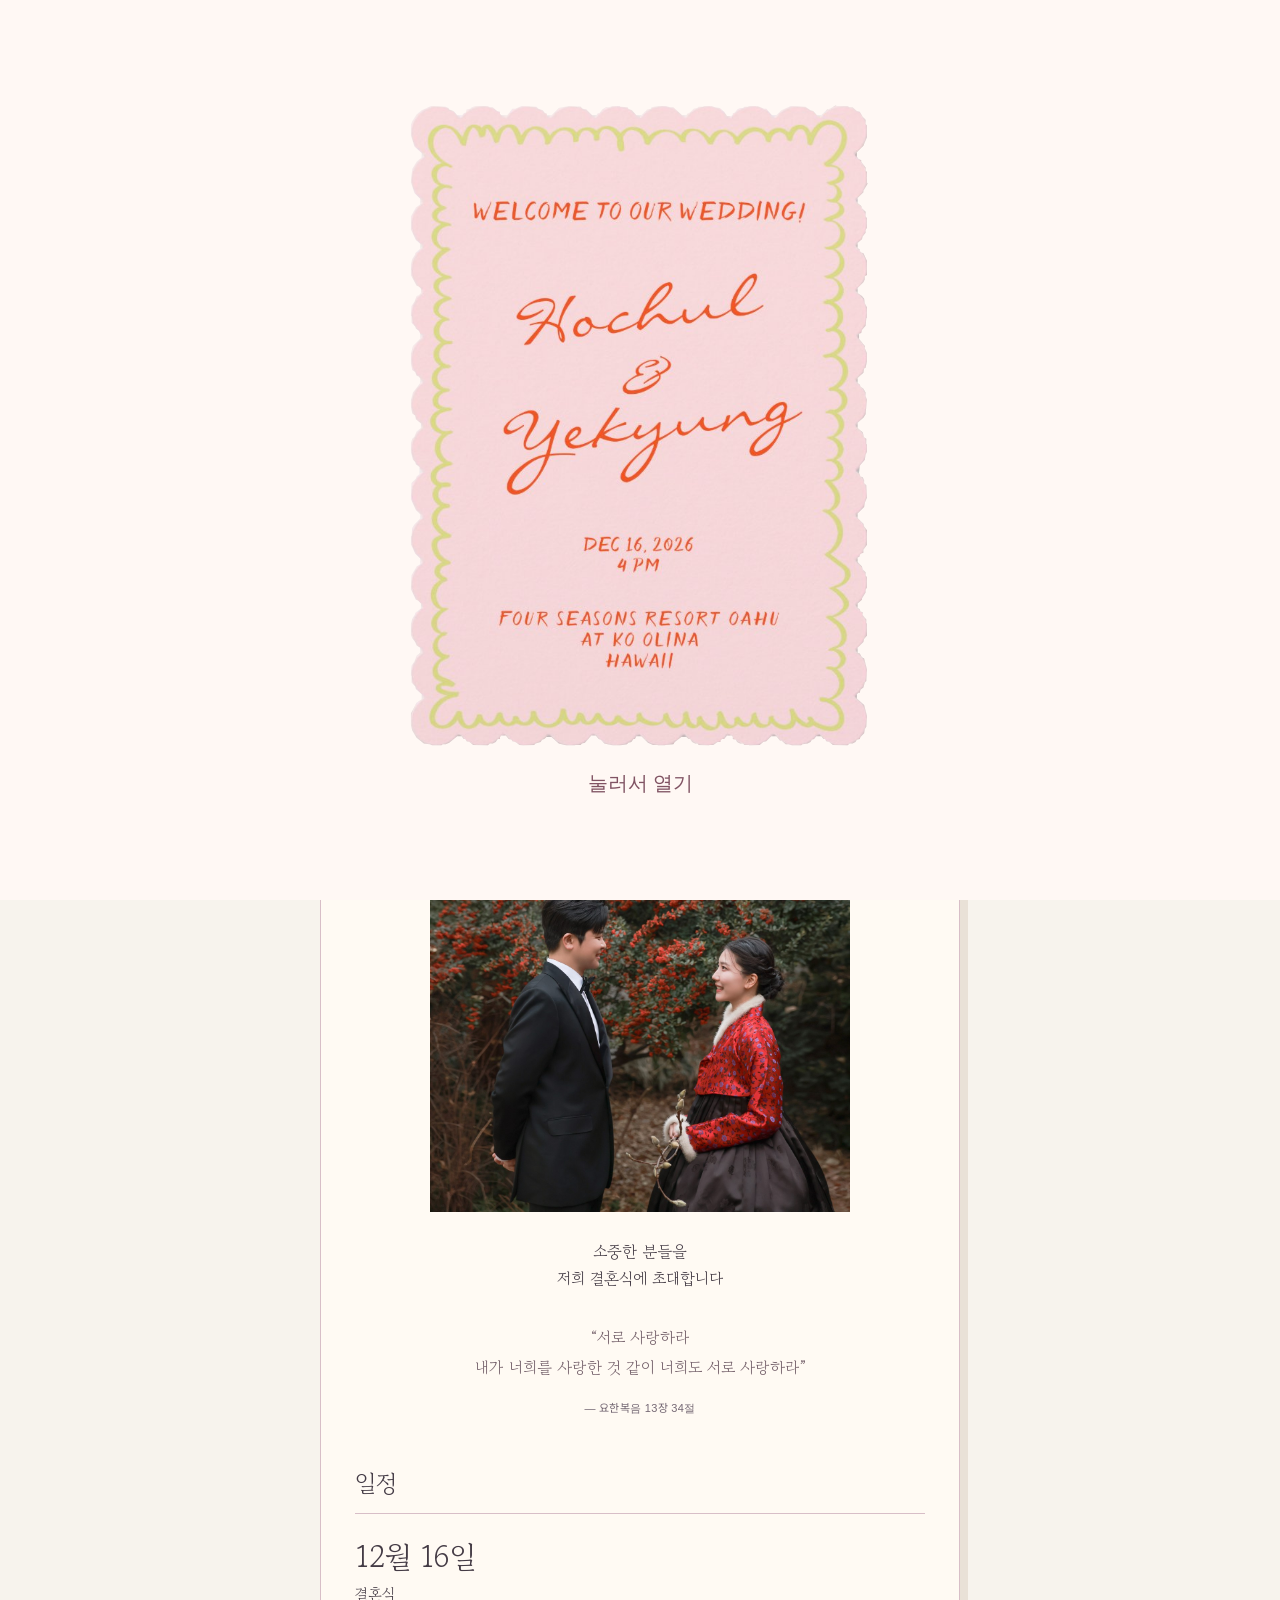
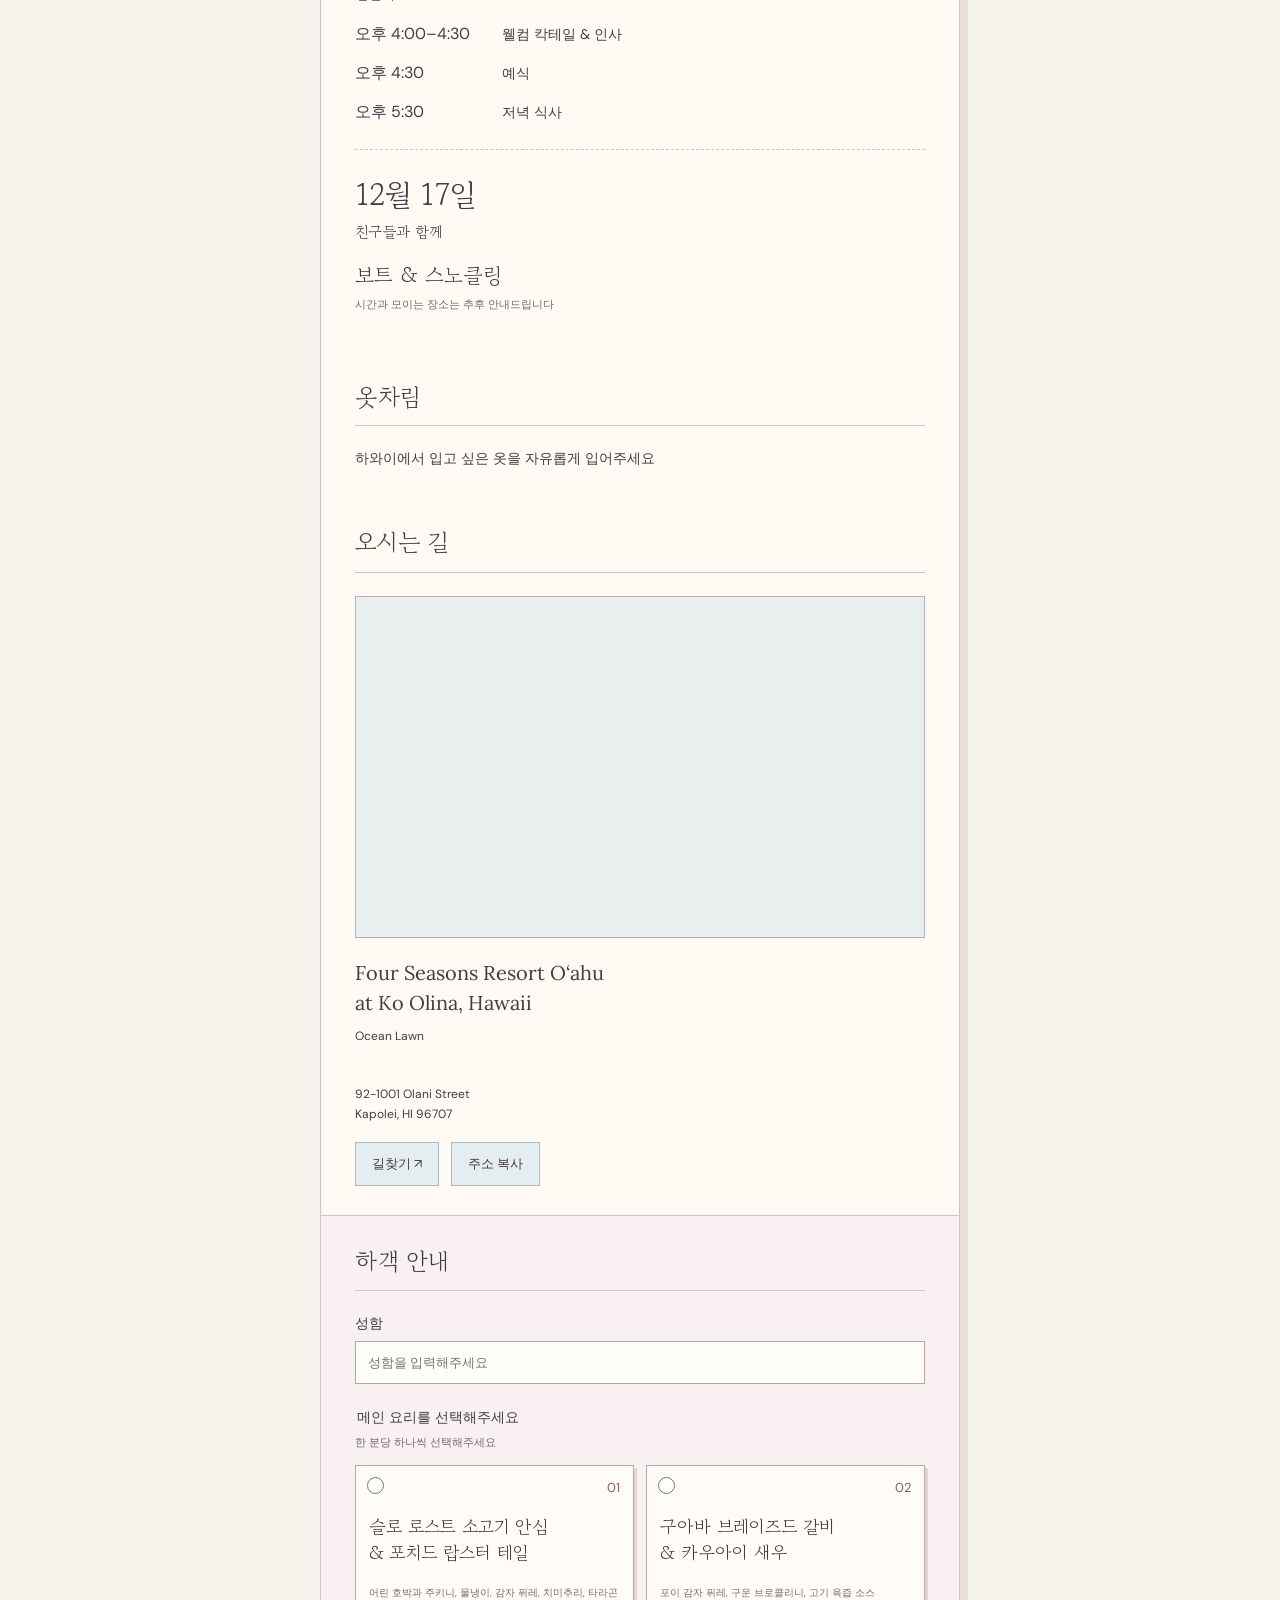
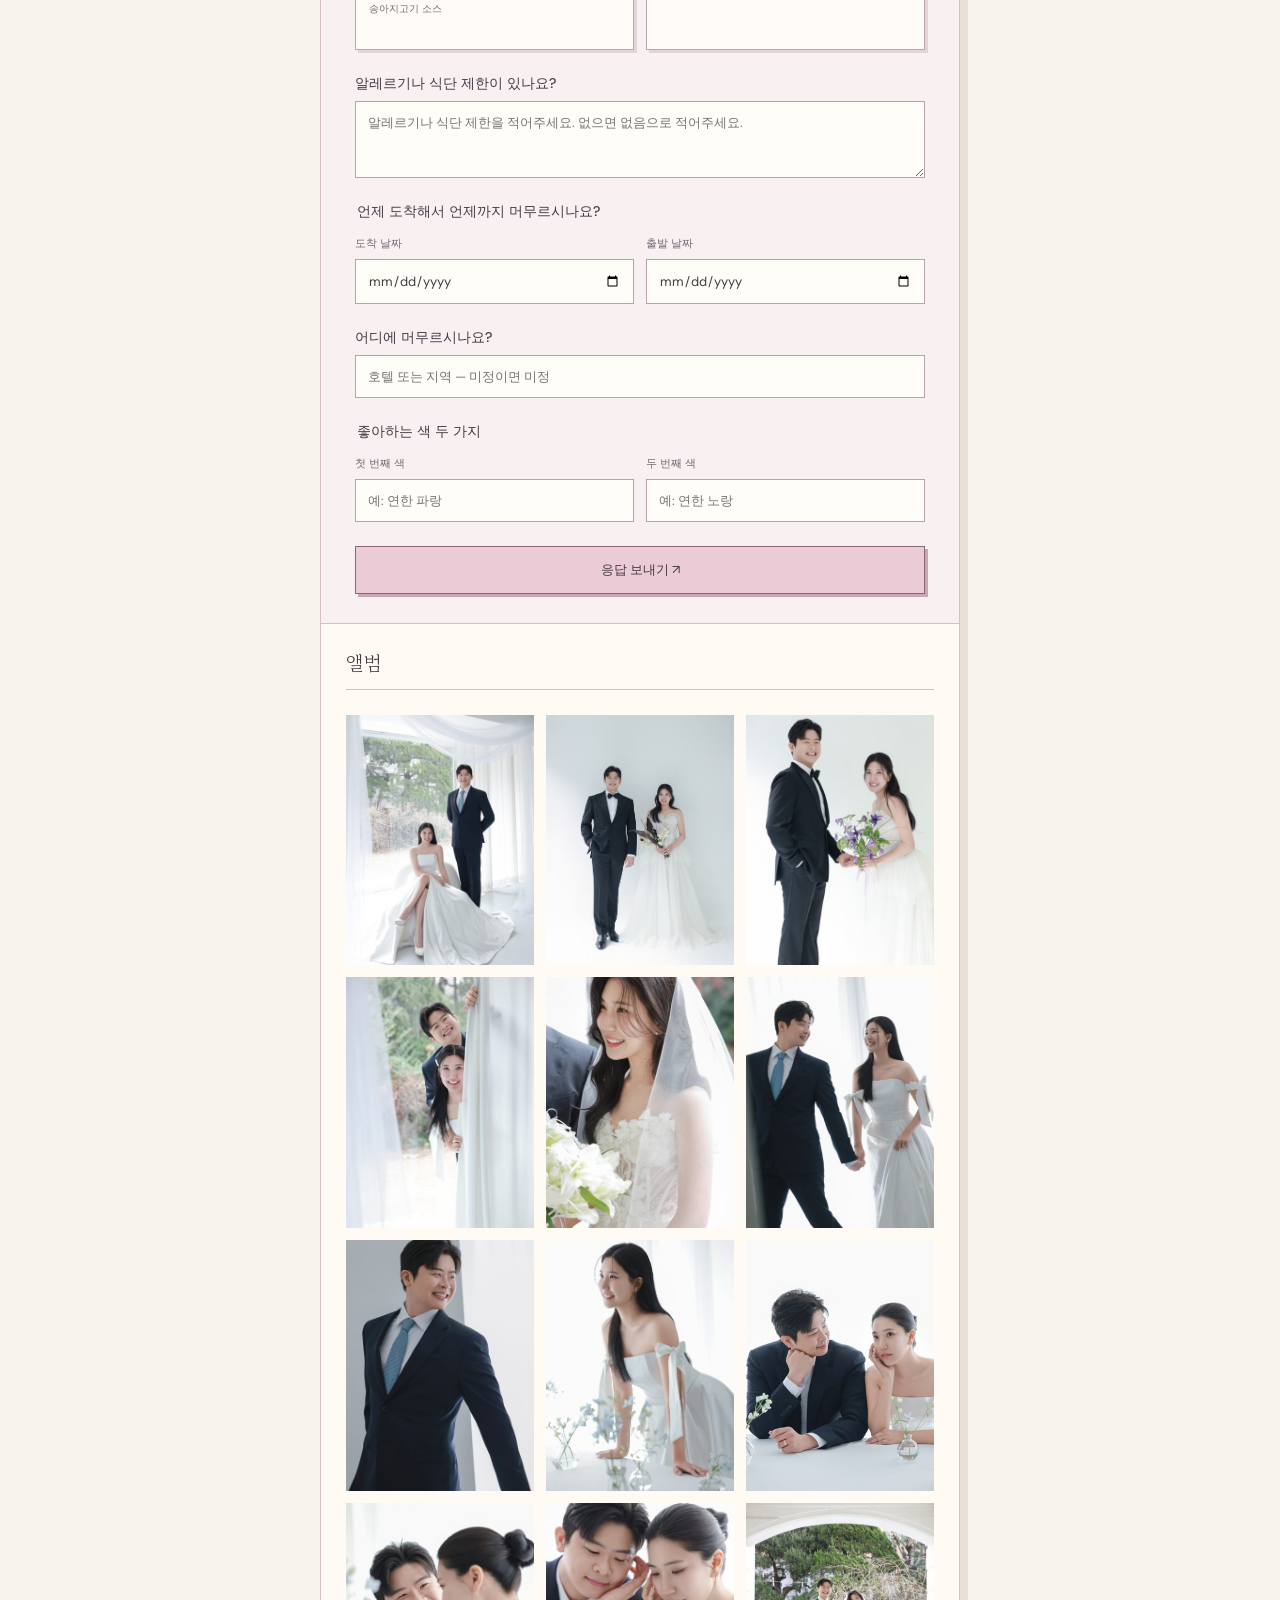
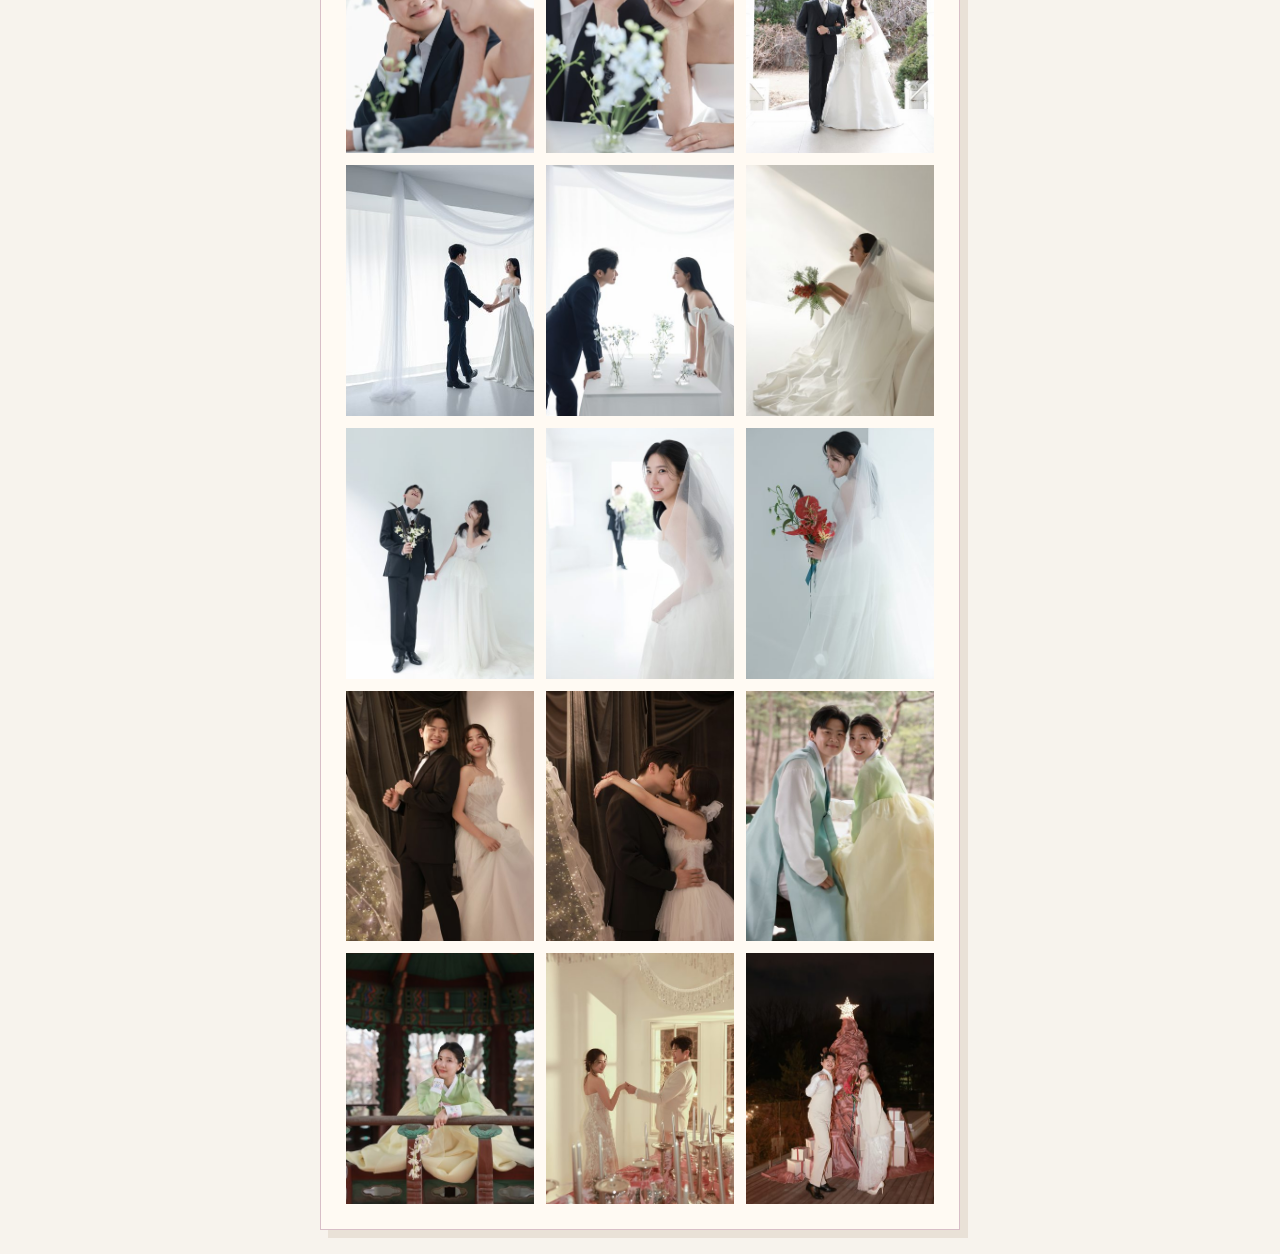
==== commit fe9148bf: "Set Korean as default and simplify invitation tab title" ====
--- a/index.html
+++ b/index.html
@@ -1,5 +1,5 @@
 <!doctype html>
-<html lang="en"><head><meta charset="utf-8"><meta name="viewport" content="width=device-width, initial-scale=1"><meta name="robots" content="noindex,nofollow"><meta name="theme-color" content="#f5e3e7"><title>Hochul & Yekyung · December 16, 2026</title><meta name="description" content="Celebrate with Hochul & Yekyung at Four Seasons Resort O‘ahu at Ko Olina."><link rel="stylesheet" href="fonts.css?v=refine-36"><link rel="stylesheet" href="style.css?v=names-38"><link rel="stylesheet" href="album.css?v=inline-1"><link rel="icon" type="image/svg+xml" href="favicon.svg?v=heart-1"></head>
+<html lang="en"><head><meta charset="utf-8"><meta name="viewport" content="width=device-width, initial-scale=1"><meta name="robots" content="noindex,nofollow"><meta name="theme-color" content="#f5e3e7"><title>Hochul &amp; Yekyung</title><meta name="description" content="Celebrate with Hochul & Yekyung at Four Seasons Resort O‘ahu at Ko Olina."><link rel="stylesheet" href="fonts.css?v=refine-36"><link rel="stylesheet" href="style.css?v=names-38"><link rel="stylesheet" href="album.css?v=inline-1"><link rel="icon" type="image/svg+xml" href="favicon.svg?v=heart-1"></head>
 <body><div id="invitation-cover" class="invitation-cover" role="dialog" aria-modal="true" aria-label="Wedding invitation cover"><button id="open-invitation" class="original-cover-card" type="button" aria-label="Open Hochul and Yekyung’s wedding invitation"><svg class="card-cutout" role="img" aria-label="Hochul and Yekyung wedding invitation" xmlns="http://www.w3.org/2000/svg" viewBox="-8 -4 648 896"><defs><clipPath id="card"><path d="M 619 8 L 615 7 L 609 2 L 605 2 L 602 0 L 587 0 L 586 -1 L 578 4 L 574 5 L 566 13 L 560 13 L 555 7 L 551 6 L 544 1 L 524 0 L 511 6 L 504 13 L 498 13 L 490 4 L 487 4 L 478 0 L 466 0 L 465 1 L 460 1 L 458 3 L 454 3 L 450 5 L 447 9 L 444 10 L 444 12 L 442 14 L 436 14 L 432 8 L 426 3 L 419 2 L 415 0 L 404 0 L 403 1 L 397 1 L 395 3 L 390 4 L 385 9 L 382 10 L 380 13 L 374 13 L 362 2 L 357 2 L 352 0 L 342 0 L 332 2 L 331 4 L 326 5 L 318 13 L 311 13 L 305 6 L 300 4 L 299 2 L 289 1 L 288 0 L 278 0 L 274 2 L 269 2 L 264 5 L 260 10 L 258 10 L 256 13 L 250 13 L 242 5 L 237 4 L 234 1 L 218 0 L 204 3 L 194 13 L 188 13 L 187 10 L 185 10 L 182 6 L 176 4 L 173 1 L 153 0 L 144 4 L 140 4 L 133 13 L 125 13 L 123 11 L 123 8 L 119 7 L 113 2 L 109 2 L 106 0 L 90 0 L 84 2 L 82 4 L 77 5 L 76 9 L 73 10 L 71 13 L 64 13 L 59 7 L 53 5 L 52 3 L 48 1 L 28 0 L 15 6 L 8 12 L 2 21 L 0 27 L 0 40 L 5 56 L 15 65 L 15 71 L 8 77 L 2 87 L 0 105 L 5 120 L 13 128 L 13 136 L 7 140 L 0 153 L 0 170 L 7 185 L 13 190 L 13 197 L 6 203 L 6 205 L 2 211 L 0 219 L 0 233 L 8 248 L 11 249 L 14 252 L 14 258 L 11 261 L 8 262 L 5 270 L 1 276 L 0 289 L 1 290 L 1 299 L 6 304 L 7 307 L 11 310 L 13 314 L 13 321 L 3 331 L 0 342 L 0 354 L 2 364 L 6 367 L 8 372 L 11 373 L 13 376 L 13 382 L 3 395 L 0 406 L 0 414 L 2 424 L 6 427 L 7 432 L 14 438 L 14 444 L 8 449 L 5 456 L 2 459 L 0 465 L 0 477 L 3 488 L 6 491 L 7 494 L 12 498 L 12 508 L 8 511 L 7 514 L 1 520 L 0 542 L 7 557 L 13 563 L 13 569 L 5 577 L 2 582 L 1 593 L 0 594 L 0 604 L 6 617 L 13 624 L 13 632 L 8 635 L 1 647 L 0 666 L 7 681 L 10 682 L 14 686 L 14 693 L 6 699 L 6 701 L 2 707 L 0 715 L 0 729 L 2 734 L 6 739 L 8 744 L 13 747 L 13 754 L 8 758 L 5 766 L 1 772 L 0 785 L 1 786 L 1 795 L 6 800 L 7 804 L 15 811 L 15 818 L 8 823 L 0 838 L 0 853 L 2 861 L 8 871 L 18 879 L 26 880 L 30 882 L 42 882 L 44 880 L 48 880 L 53 878 L 64 869 L 70 869 L 73 873 L 75 873 L 77 876 L 81 877 L 86 881 L 106 882 L 109 879 L 113 879 L 117 877 L 120 873 L 123 873 L 123 870 L 125 868 L 131 868 L 135 873 L 139 874 L 140 876 L 144 877 L 150 881 L 155 882 L 170 881 L 172 879 L 179 877 L 181 874 L 184 873 L 187 870 L 194 870 L 204 879 L 215 882 L 226 882 L 227 881 L 234 881 L 236 879 L 240 878 L 249 868 L 255 868 L 259 873 L 262 874 L 267 879 L 279 882 L 288 882 L 298 880 L 300 878 L 304 877 L 307 873 L 309 873 L 311 869 L 318 869 L 327 878 L 334 881 L 340 881 L 341 882 L 350 882 L 351 881 L 362 880 L 364 877 L 373 870 L 380 870 L 383 873 L 385 873 L 388 877 L 392 879 L 395 879 L 397 881 L 411 882 L 412 881 L 417 881 L 423 877 L 427 877 L 427 875 L 429 873 L 432 873 L 436 868 L 442 868 L 444 870 L 444 873 L 448 874 L 450 877 L 454 879 L 458 879 L 460 881 L 466 881 L 467 882 L 481 881 L 486 877 L 490 876 L 497 869 L 504 869 L 509 875 L 511 875 L 517 880 L 521 880 L 526 882 L 538 882 L 540 880 L 547 879 L 551 877 L 553 874 L 556 873 L 559 869 L 566 869 L 569 873 L 571 873 L 573 876 L 577 877 L 582 881 L 602 882 L 605 879 L 609 879 L 613 877 L 615 874 L 619 873 L 620 870 L 625 865 L 626 859 L 628 856 L 629 841 L 625 826 L 615 817 L 615 811 L 617 809 L 619 809 L 620 805 L 624 802 L 626 795 L 628 793 L 629 777 L 625 762 L 622 760 L 619 755 L 616 754 L 616 747 L 624 739 L 625 735 L 629 730 L 629 714 L 628 713 L 628 708 L 623 702 L 623 698 L 620 697 L 619 694 L 616 692 L 616 686 L 622 681 L 622 679 L 627 671 L 627 667 L 629 664 L 629 650 L 627 647 L 627 643 L 623 639 L 622 635 L 616 629 L 616 623 L 619 621 L 619 619 L 621 617 L 624 616 L 624 612 L 629 605 L 629 585 L 625 580 L 624 576 L 616 568 L 616 562 L 625 553 L 626 547 L 629 540 L 628 523 L 625 520 L 625 516 L 623 512 L 620 511 L 618 506 L 619 496 L 626 488 L 627 481 L 629 477 L 629 467 L 628 466 L 628 459 L 625 457 L 623 450 L 616 444 L 616 437 L 624 430 L 627 425 L 629 405 L 627 400 L 627 395 L 624 390 L 620 387 L 619 384 L 616 382 L 616 375 L 624 368 L 625 362 L 627 361 L 629 352 L 629 341 L 626 334 L 626 331 L 618 321 L 618 314 L 621 313 L 622 309 L 627 303 L 628 293 L 629 292 L 629 278 L 626 272 L 625 266 L 622 262 L 616 258 L 616 251 L 624 243 L 626 239 L 626 235 L 629 233 L 629 214 L 624 203 L 621 202 L 619 200 L 619 198 L 616 196 L 616 189 L 622 184 L 623 180 L 627 175 L 627 171 L 629 168 L 629 155 L 627 152 L 627 146 L 622 141 L 621 138 L 616 134 L 616 127 L 624 119 L 624 117 L 630 107 L 629 106 L 629 91 L 627 89 L 627 85 L 621 77 L 621 75 L 617 73 L 615 70 L 615 64 L 624 55 L 629 43 L 629 27 L 627 25 L 627 19 L 623 15 Z"/></clipPath></defs><image href="invitation-cover-original.png" x="-260" y="-134" width="1080" height="1080" clip-path="url(#card)"/></svg><span class="original-cover-hint">Tap to open</span></button></div><main id="invitation-content">
 <header><a href="#home" aria-label="Back to invitation"><span class="initial">H</span><span class="brand-heart" aria-hidden="true"></span><span class="initial">Y</span></a><nav aria-label="Language"><button type="button" data-language="ko" lang="ko" aria-pressed="false">Korean</button><button type="button" data-language="en" lang="en" aria-pressed="true">English</button></nav></header>
 <section class="invitation" id="home"><h1 class="custom-names"><img src="names-lettering.svg" alt="Hochul & Yekyung" width="873" height="175"></h1><p class="full-names">Hochul Hwang · Yekyung Kim</p><p class="wedding-date">December 16, 2026</p><p class="ceremony-time">4:00 PM</p><h2 class="venue">Four Seasons Resort O‘ahu<br><span>at Ko Olina, Hawaii</span></h2><button class="beach" id="beach" aria-label="Send the couple some love"><img src="beach-final.png" alt="Pixel Hochul and Yekyung holding hands on a Hawaiian beach" width="2172" height="724"><span id="hearts" aria-hidden="true"></span></button></section>
@@ -19,4 +19,4 @@
 <label class="field-label" for="guest-stay">Where are you staying?</label><input id="guest-stay" name="Accommodation" maxlength="200" placeholder="Hotel or area — or Not decided yet">
 <fieldset><legend>Your two favorite colors</legend><div class="color-fields"><label><span>Color 1</span><input name="Favorite color 1" maxlength="60" placeholder="e.g. Pale blue" required></label><label><span>Color 2</span><input name="Favorite color 2" maxlength="60" placeholder="e.g. Butter yellow" required></label></div></fieldset>
 <button class="submit-details" type="submit">Send my details <span aria-hidden="true">↗</span></button></form></section>
-<section class="inline-album" id="album"><div class="section-label"><span class="pixel">Our Album</span></div><div class="album-grid"><button class="album-photo" data-full="album/09.jpg" data-index="0" aria-label="Open photo 1"><img src="album/09-thumb.jpg" alt="Wedding portrait 1" loading="lazy" width="400" height="600"></button><button class="album-photo" data-full="album/13.jpg" data-index="1" aria-label="Open photo 2"><img src="album/13-thumb.jpg" alt="Wedding portrait 2" loading="lazy" width="409" height="600"></button><button class="album-photo" data-full="album/15.jpg" data-index="2" aria-label="Open photo 3"><img src="album/15-thumb.jpg" alt="Wedding portrait 3" loading="lazy" width="400" height="600"></button><button class="album-photo" data-full="album/25.jpg" data-index="3" aria-label="Open photo 4"><img src="album/25-thumb.jpg" alt="Wedding portrait 4" loading="lazy" width="414" height="600"></button><button class="album-photo" data-full="album/01.jpg" data-index="4" aria-label="Open photo 5"><img src="album/01-thumb.jpg" alt="Wedding portrait 5" loading="lazy" width="400" height="600"></button><button class="album-photo" data-full="album/02.jpg" data-index="5" aria-label="Open photo 6"><img src="album/02-thumb.jpg" alt="Wedding portrait 6" loading="lazy" width="400" height="600"></button><button class="album-photo" data-full="album/03.jpg" data-index="6" aria-label="Open photo 7"><img src="album/03-thumb.jpg" alt="Wedding portrait 7" loading="lazy" width="400" height="600"></button><button class="album-photo" data-full="album/04.jpg" data-index="7" aria-label="Open photo 8"><img src="album/04-thumb.jpg" alt="Wedding portrait 8" loading="lazy" width="393" height="600"></button><button class="album-photo" data-full="album/05.jpg" data-index="8" aria-label="Open photo 9"><img src="album/05-thumb.jpg" alt="Wedding portrait 9" loading="lazy" width="600" height="403"></button><button class="album-photo" data-full="album/06.jpg" data-index="9" aria-label="Open photo 10"><img src="album/06-thumb.jpg" alt="Wedding portrait 10" loading="lazy" width="395" height="600"></button><button class="album-photo" data-full="album/07.jpg" data-index="10" aria-label="Open photo 11"><img src="album/07-thumb.jpg" alt="Wedding portrait 11" loading="lazy" width="400" height="600"></button><button class="album-photo" data-full="album/08.jpg" data-index="11" aria-label="Open photo 12"><img src="album/08-thumb.jpg" alt="Wedding portrait 12" loading="lazy" width="417" height="600"></button><button class="album-photo" data-full="album/10.jpg" data-index="12" aria-label="Open photo 13"><img src="album/10-thumb.jpg" alt="Wedding portrait 13" loading="lazy" width="600" height="400"></button><button class="album-photo" data-full="album/11.jpg" data-index="13" aria-label="Open photo 14"><img src="album/11-thumb.jpg" alt="Wedding portrait 14" loading="lazy" width="398" height="600"></button><button class="album-photo" data-full="album/12.jpg" data-index="14" aria-label="Open photo 15"><img src="album/12-thumb.jpg" alt="Wedding portrait 15" loading="lazy" width="392" height="600"></button><button class="album-photo" data-full="album/14.jpg" data-index="15" aria-label="Open photo 16"><img src="album/14-thumb.jpg" alt="Wedding portrait 16" loading="lazy" width="404" height="600"></button><button class="album-photo" data-full="album/16.jpg" data-index="16" aria-label="Open photo 17"><img src="album/16-thumb.jpg" alt="Wedding portrait 17" loading="lazy" width="400" height="600"></button><button class="album-photo" data-full="album/17.jpg" data-index="17" aria-label="Open photo 18"><img src="album/17-thumb.jpg" alt="Wedding portrait 18" loading="lazy" width="400" height="600"></button><button class="album-photo" data-full="album/18.jpg" data-index="18" aria-label="Open photo 19"><img src="album/18-thumb.jpg" alt="Wedding portrait 19" loading="lazy" width="400" height="600"></button><button class="album-photo" data-full="album/19.jpg" data-index="19" aria-label="Open photo 20"><img src="album/19-thumb.jpg" alt="Wedding portrait 20" loading="lazy" width="405" height="600"></button><button class="album-photo" data-full="album/20.jpg" data-index="20" aria-label="Open photo 21"><img src="album/20-thumb.jpg" alt="Wedding portrait 21" loading="lazy" width="400" height="600"></button><button class="album-photo" data-full="album/21.jpg" data-index="21" aria-label="Open photo 22"><img src="album/21-thumb.jpg" alt="Wedding portrait 22" loading="lazy" width="391" height="600"></button><button class="album-photo" data-full="album/23.jpg" data-index="22" aria-label="Open photo 23"><img src="album/23-thumb.jpg" alt="Wedding portrait 23" loading="lazy" width="407" height="600"></button><button class="album-photo" data-full="album/24.jpg" data-index="23" aria-label="Open photo 24"><img src="album/24-thumb.jpg" alt="Wedding portrait 24" loading="lazy" width="389" height="600"></button></div></section></main><p id="status" role="status" aria-live="polite"></p><script src="script.js?v=compact-30"></script><dialog id="photo-viewer" aria-label="Photo viewer"><button id="photo-close" aria-label="Close photo">×</button><button id="photo-prev" aria-label="Previous photo">‹</button><img id="large-photo" alt=""><button id="photo-next" aria-label="Next photo">›</button><p id="photo-count" aria-live="polite"></p></dialog><script src="album.js?v=selected-first"></script><script src="language.js?v=7"></script></body></html>
+<section class="inline-album" id="album"><div class="section-label"><span class="pixel">Our Album</span></div><div class="album-grid"><button class="album-photo" data-full="album/09.jpg" data-index="0" aria-label="Open photo 1"><img src="album/09-thumb.jpg" alt="Wedding portrait 1" loading="lazy" width="400" height="600"></button><button class="album-photo" data-full="album/13.jpg" data-index="1" aria-label="Open photo 2"><img src="album/13-thumb.jpg" alt="Wedding portrait 2" loading="lazy" width="409" height="600"></button><button class="album-photo" data-full="album/15.jpg" data-index="2" aria-label="Open photo 3"><img src="album/15-thumb.jpg" alt="Wedding portrait 3" loading="lazy" width="400" height="600"></button><button class="album-photo" data-full="album/25.jpg" data-index="3" aria-label="Open photo 4"><img src="album/25-thumb.jpg" alt="Wedding portrait 4" loading="lazy" width="414" height="600"></button><button class="album-photo" data-full="album/01.jpg" data-index="4" aria-label="Open photo 5"><img src="album/01-thumb.jpg" alt="Wedding portrait 5" loading="lazy" width="400" height="600"></button><button class="album-photo" data-full="album/02.jpg" data-index="5" aria-label="Open photo 6"><img src="album/02-thumb.jpg" alt="Wedding portrait 6" loading="lazy" width="400" height="600"></button><button class="album-photo" data-full="album/03.jpg" data-index="6" aria-label="Open photo 7"><img src="album/03-thumb.jpg" alt="Wedding portrait 7" loading="lazy" width="400" height="600"></button><button class="album-photo" data-full="album/04.jpg" data-index="7" aria-label="Open photo 8"><img src="album/04-thumb.jpg" alt="Wedding portrait 8" loading="lazy" width="393" height="600"></button><button class="album-photo" data-full="album/05.jpg" data-index="8" aria-label="Open photo 9"><img src="album/05-thumb.jpg" alt="Wedding portrait 9" loading="lazy" width="600" height="403"></button><button class="album-photo" data-full="album/06.jpg" data-index="9" aria-label="Open photo 10"><img src="album/06-thumb.jpg" alt="Wedding portrait 10" loading="lazy" width="395" height="600"></button><button class="album-photo" data-full="album/07.jpg" data-index="10" aria-label="Open photo 11"><img src="album/07-thumb.jpg" alt="Wedding portrait 11" loading="lazy" width="400" height="600"></button><button class="album-photo" data-full="album/08.jpg" data-index="11" aria-label="Open photo 12"><img src="album/08-thumb.jpg" alt="Wedding portrait 12" loading="lazy" width="417" height="600"></button><button class="album-photo" data-full="album/10.jpg" data-index="12" aria-label="Open photo 13"><img src="album/10-thumb.jpg" alt="Wedding portrait 13" loading="lazy" width="600" height="400"></button><button class="album-photo" data-full="album/11.jpg" data-index="13" aria-label="Open photo 14"><img src="album/11-thumb.jpg" alt="Wedding portrait 14" loading="lazy" width="398" height="600"></button><button class="album-photo" data-full="album/12.jpg" data-index="14" aria-label="Open photo 15"><img src="album/12-thumb.jpg" alt="Wedding portrait 15" loading="lazy" width="392" height="600"></button><button class="album-photo" data-full="album/14.jpg" data-index="15" aria-label="Open photo 16"><img src="album/14-thumb.jpg" alt="Wedding portrait 16" loading="lazy" width="404" height="600"></button><button class="album-photo" data-full="album/16.jpg" data-index="16" aria-label="Open photo 17"><img src="album/16-thumb.jpg" alt="Wedding portrait 17" loading="lazy" width="400" height="600"></button><button class="album-photo" data-full="album/17.jpg" data-index="17" aria-label="Open photo 18"><img src="album/17-thumb.jpg" alt="Wedding portrait 18" loading="lazy" width="400" height="600"></button><button class="album-photo" data-full="album/18.jpg" data-index="18" aria-label="Open photo 19"><img src="album/18-thumb.jpg" alt="Wedding portrait 19" loading="lazy" width="400" height="600"></button><button class="album-photo" data-full="album/19.jpg" data-index="19" aria-label="Open photo 20"><img src="album/19-thumb.jpg" alt="Wedding portrait 20" loading="lazy" width="405" height="600"></button><button class="album-photo" data-full="album/20.jpg" data-index="20" aria-label="Open photo 21"><img src="album/20-thumb.jpg" alt="Wedding portrait 21" loading="lazy" width="400" height="600"></button><button class="album-photo" data-full="album/21.jpg" data-index="21" aria-label="Open photo 22"><img src="album/21-thumb.jpg" alt="Wedding portrait 22" loading="lazy" width="391" height="600"></button><button class="album-photo" data-full="album/23.jpg" data-index="22" aria-label="Open photo 23"><img src="album/23-thumb.jpg" alt="Wedding portrait 23" loading="lazy" width="407" height="600"></button><button class="album-photo" data-full="album/24.jpg" data-index="23" aria-label="Open photo 24"><img src="album/24-thumb.jpg" alt="Wedding portrait 24" loading="lazy" width="389" height="600"></button></div></section></main><p id="status" role="status" aria-live="polite"></p><script src="script.js?v=compact-30"></script><dialog id="photo-viewer" aria-label="Photo viewer"><button id="photo-close" aria-label="Close photo">×</button><button id="photo-prev" aria-label="Previous photo">‹</button><img id="large-photo" alt=""><button id="photo-next" aria-label="Next photo">›</button><p id="photo-count" aria-live="polite"></p></dialog><script src="album.js?v=selected-first"></script><script src="language.js?v=8"></script></body></html>
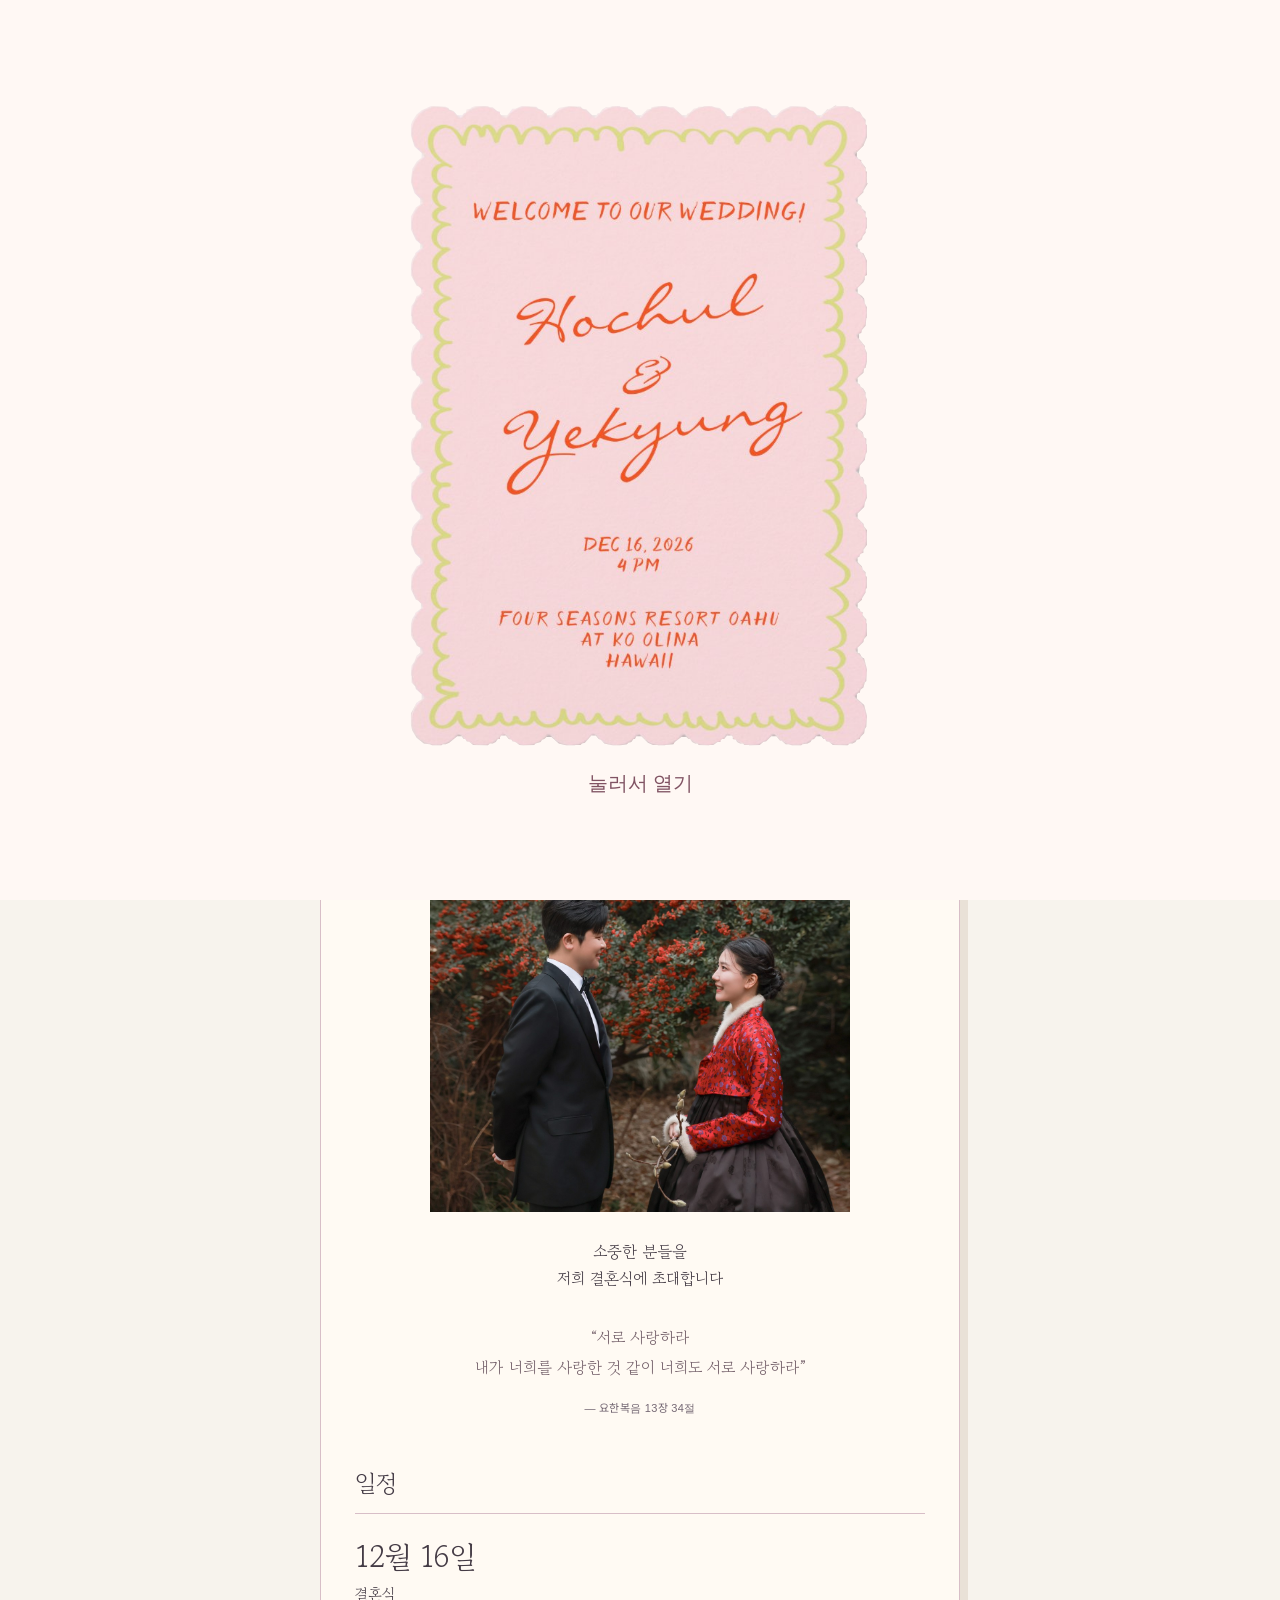
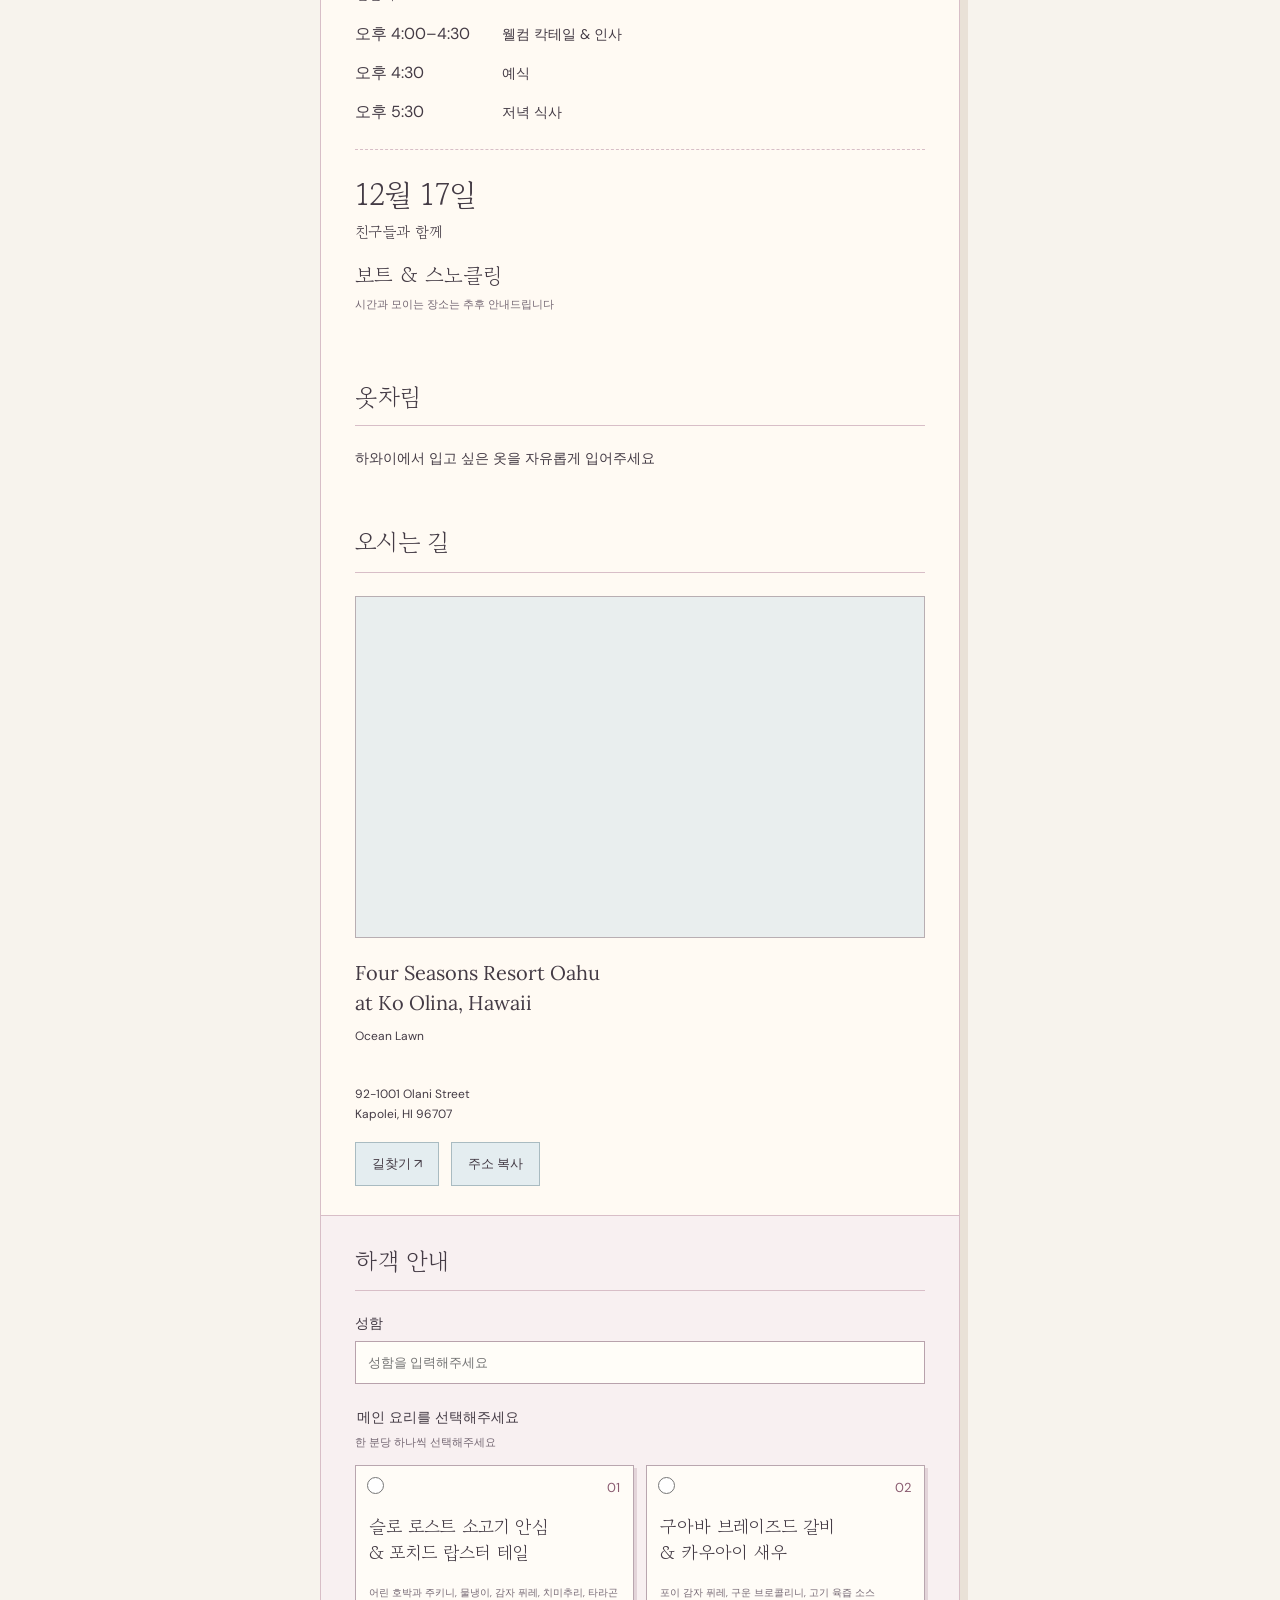
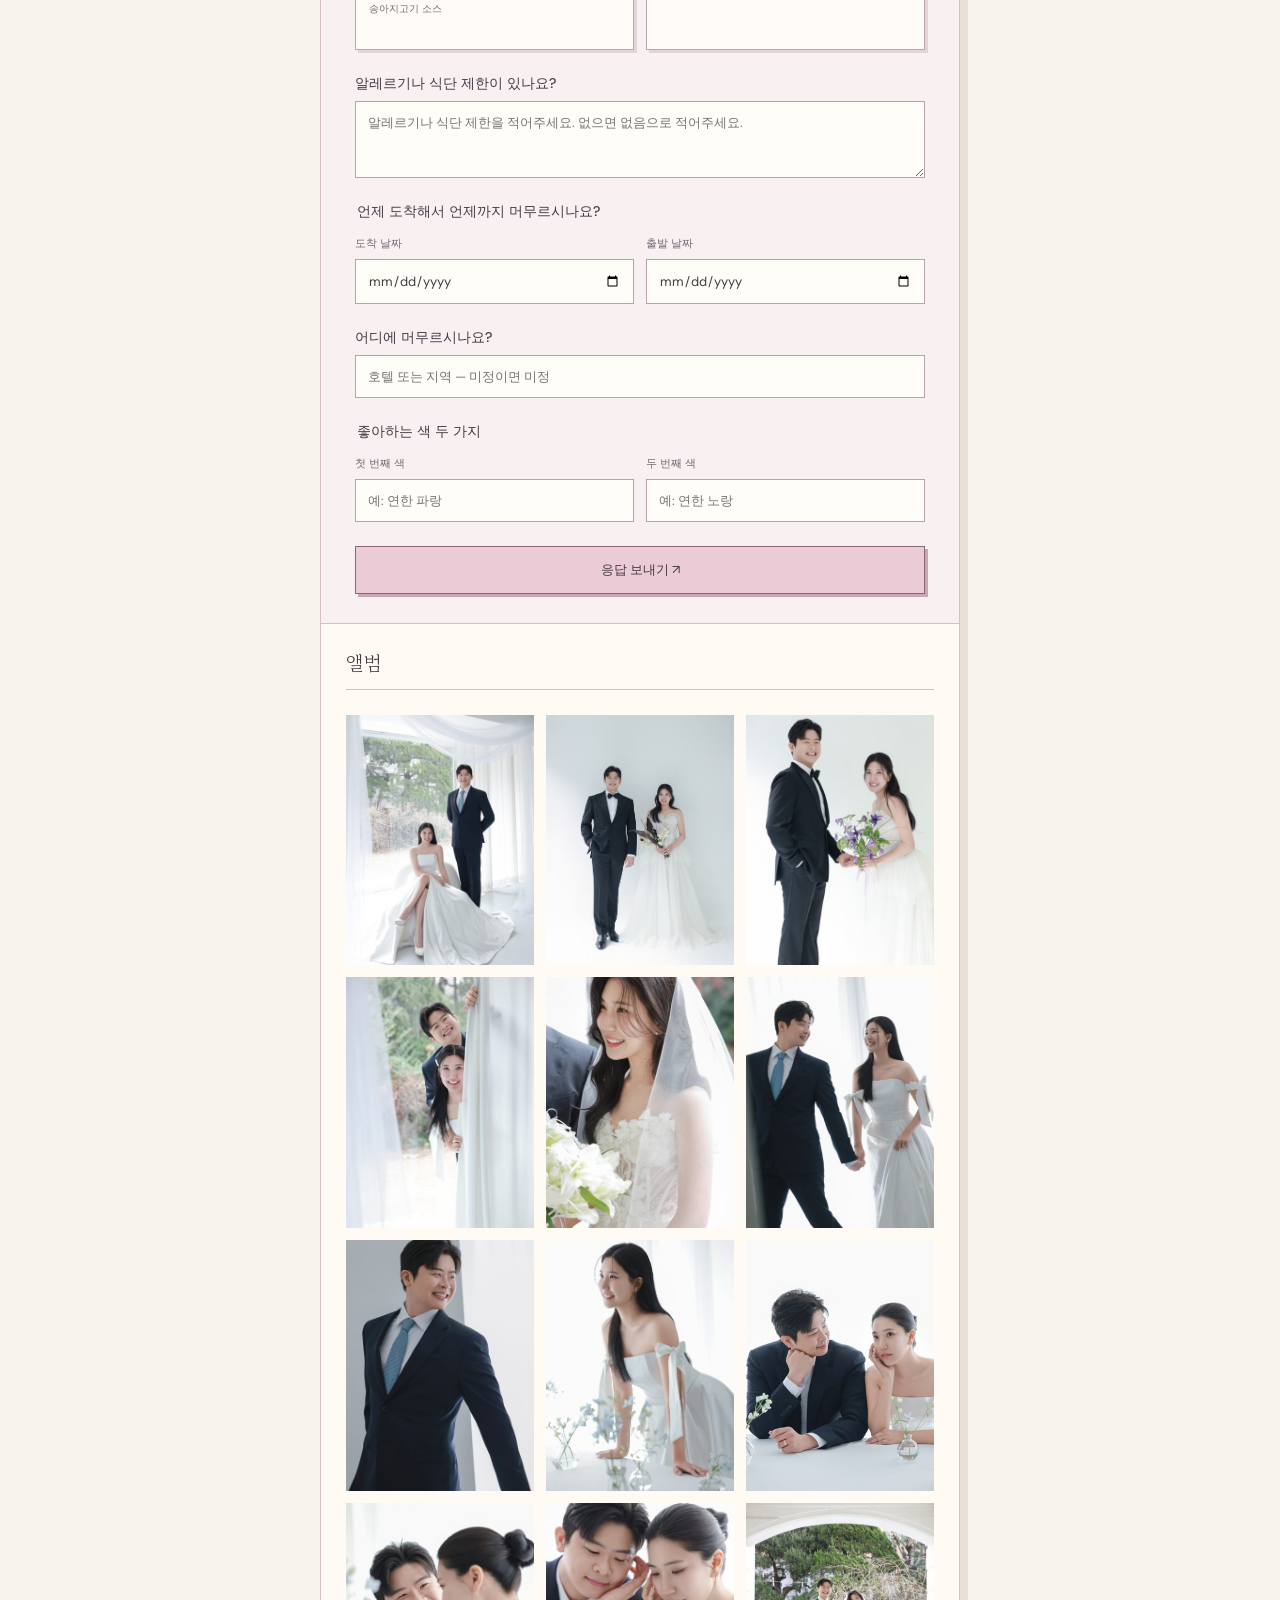
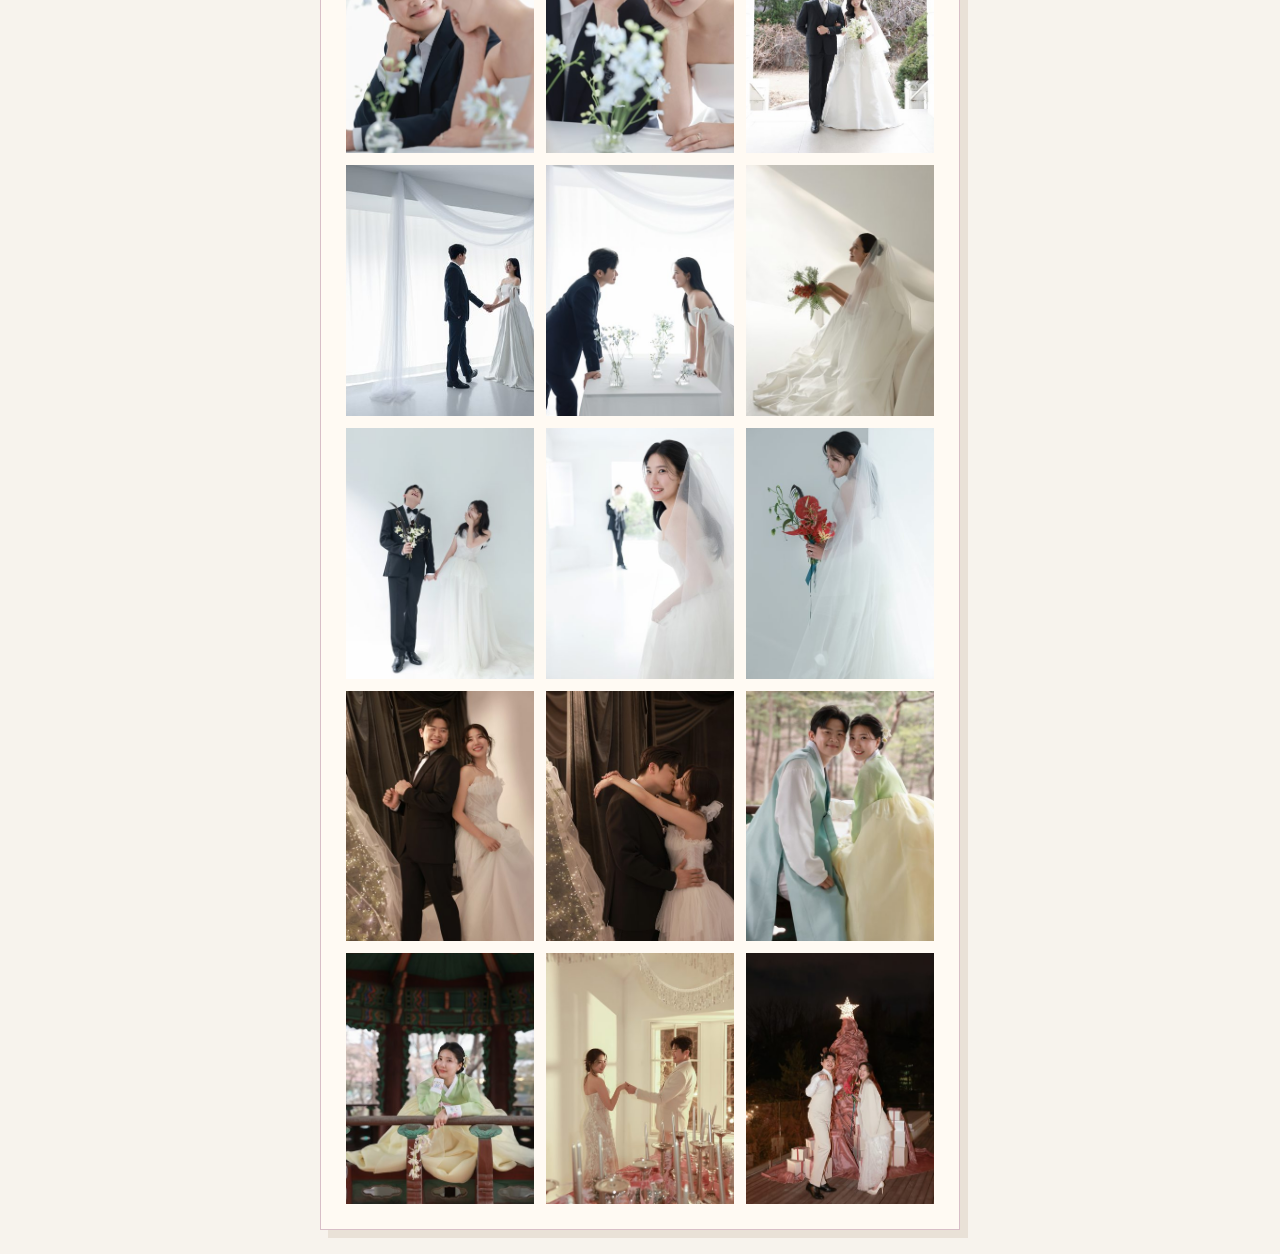
==== commit 2a616744: "Use Oahu spelling consistently" ====
--- a/index.html
+++ b/index.html
@@ -1,11 +1,11 @@
 <!doctype html>
-<html lang="en"><head><meta charset="utf-8"><meta name="viewport" content="width=device-width, initial-scale=1"><meta name="robots" content="noindex,nofollow"><meta name="theme-color" content="#f5e3e7"><title>Hochul &amp; Yekyung</title><meta name="description" content="Celebrate with Hochul & Yekyung at Four Seasons Resort O‘ahu at Ko Olina."><link rel="stylesheet" href="fonts.css?v=refine-36"><link rel="stylesheet" href="style.css?v=names-38"><link rel="stylesheet" href="album.css?v=inline-1"><link rel="icon" type="image/svg+xml" href="favicon.svg?v=heart-1"></head>
+<html lang="en"><head><meta charset="utf-8"><meta name="viewport" content="width=device-width, initial-scale=1"><meta name="robots" content="noindex,nofollow"><meta name="theme-color" content="#f5e3e7"><title>Hochul &amp; Yekyung</title><meta name="description" content="Celebrate with Hochul & Yekyung at Four Seasons Resort Oahu at Ko Olina."><link rel="stylesheet" href="fonts.css?v=refine-36"><link rel="stylesheet" href="style.css?v=names-38"><link rel="stylesheet" href="album.css?v=inline-1"><link rel="icon" type="image/svg+xml" href="favicon.svg?v=heart-1"></head>
 <body><div id="invitation-cover" class="invitation-cover" role="dialog" aria-modal="true" aria-label="Wedding invitation cover"><button id="open-invitation" class="original-cover-card" type="button" aria-label="Open Hochul and Yekyung’s wedding invitation"><svg class="card-cutout" role="img" aria-label="Hochul and Yekyung wedding invitation" xmlns="http://www.w3.org/2000/svg" viewBox="-8 -4 648 896"><defs><clipPath id="card"><path d="M 619 8 L 615 7 L 609 2 L 605 2 L 602 0 L 587 0 L 586 -1 L 578 4 L 574 5 L 566 13 L 560 13 L 555 7 L 551 6 L 544 1 L 524 0 L 511 6 L 504 13 L 498 13 L 490 4 L 487 4 L 478 0 L 466 0 L 465 1 L 460 1 L 458 3 L 454 3 L 450 5 L 447 9 L 444 10 L 444 12 L 442 14 L 436 14 L 432 8 L 426 3 L 419 2 L 415 0 L 404 0 L 403 1 L 397 1 L 395 3 L 390 4 L 385 9 L 382 10 L 380 13 L 374 13 L 362 2 L 357 2 L 352 0 L 342 0 L 332 2 L 331 4 L 326 5 L 318 13 L 311 13 L 305 6 L 300 4 L 299 2 L 289 1 L 288 0 L 278 0 L 274 2 L 269 2 L 264 5 L 260 10 L 258 10 L 256 13 L 250 13 L 242 5 L 237 4 L 234 1 L 218 0 L 204 3 L 194 13 L 188 13 L 187 10 L 185 10 L 182 6 L 176 4 L 173 1 L 153 0 L 144 4 L 140 4 L 133 13 L 125 13 L 123 11 L 123 8 L 119 7 L 113 2 L 109 2 L 106 0 L 90 0 L 84 2 L 82 4 L 77 5 L 76 9 L 73 10 L 71 13 L 64 13 L 59 7 L 53 5 L 52 3 L 48 1 L 28 0 L 15 6 L 8 12 L 2 21 L 0 27 L 0 40 L 5 56 L 15 65 L 15 71 L 8 77 L 2 87 L 0 105 L 5 120 L 13 128 L 13 136 L 7 140 L 0 153 L 0 170 L 7 185 L 13 190 L 13 197 L 6 203 L 6 205 L 2 211 L 0 219 L 0 233 L 8 248 L 11 249 L 14 252 L 14 258 L 11 261 L 8 262 L 5 270 L 1 276 L 0 289 L 1 290 L 1 299 L 6 304 L 7 307 L 11 310 L 13 314 L 13 321 L 3 331 L 0 342 L 0 354 L 2 364 L 6 367 L 8 372 L 11 373 L 13 376 L 13 382 L 3 395 L 0 406 L 0 414 L 2 424 L 6 427 L 7 432 L 14 438 L 14 444 L 8 449 L 5 456 L 2 459 L 0 465 L 0 477 L 3 488 L 6 491 L 7 494 L 12 498 L 12 508 L 8 511 L 7 514 L 1 520 L 0 542 L 7 557 L 13 563 L 13 569 L 5 577 L 2 582 L 1 593 L 0 594 L 0 604 L 6 617 L 13 624 L 13 632 L 8 635 L 1 647 L 0 666 L 7 681 L 10 682 L 14 686 L 14 693 L 6 699 L 6 701 L 2 707 L 0 715 L 0 729 L 2 734 L 6 739 L 8 744 L 13 747 L 13 754 L 8 758 L 5 766 L 1 772 L 0 785 L 1 786 L 1 795 L 6 800 L 7 804 L 15 811 L 15 818 L 8 823 L 0 838 L 0 853 L 2 861 L 8 871 L 18 879 L 26 880 L 30 882 L 42 882 L 44 880 L 48 880 L 53 878 L 64 869 L 70 869 L 73 873 L 75 873 L 77 876 L 81 877 L 86 881 L 106 882 L 109 879 L 113 879 L 117 877 L 120 873 L 123 873 L 123 870 L 125 868 L 131 868 L 135 873 L 139 874 L 140 876 L 144 877 L 150 881 L 155 882 L 170 881 L 172 879 L 179 877 L 181 874 L 184 873 L 187 870 L 194 870 L 204 879 L 215 882 L 226 882 L 227 881 L 234 881 L 236 879 L 240 878 L 249 868 L 255 868 L 259 873 L 262 874 L 267 879 L 279 882 L 288 882 L 298 880 L 300 878 L 304 877 L 307 873 L 309 873 L 311 869 L 318 869 L 327 878 L 334 881 L 340 881 L 341 882 L 350 882 L 351 881 L 362 880 L 364 877 L 373 870 L 380 870 L 383 873 L 385 873 L 388 877 L 392 879 L 395 879 L 397 881 L 411 882 L 412 881 L 417 881 L 423 877 L 427 877 L 427 875 L 429 873 L 432 873 L 436 868 L 442 868 L 444 870 L 444 873 L 448 874 L 450 877 L 454 879 L 458 879 L 460 881 L 466 881 L 467 882 L 481 881 L 486 877 L 490 876 L 497 869 L 504 869 L 509 875 L 511 875 L 517 880 L 521 880 L 526 882 L 538 882 L 540 880 L 547 879 L 551 877 L 553 874 L 556 873 L 559 869 L 566 869 L 569 873 L 571 873 L 573 876 L 577 877 L 582 881 L 602 882 L 605 879 L 609 879 L 613 877 L 615 874 L 619 873 L 620 870 L 625 865 L 626 859 L 628 856 L 629 841 L 625 826 L 615 817 L 615 811 L 617 809 L 619 809 L 620 805 L 624 802 L 626 795 L 628 793 L 629 777 L 625 762 L 622 760 L 619 755 L 616 754 L 616 747 L 624 739 L 625 735 L 629 730 L 629 714 L 628 713 L 628 708 L 623 702 L 623 698 L 620 697 L 619 694 L 616 692 L 616 686 L 622 681 L 622 679 L 627 671 L 627 667 L 629 664 L 629 650 L 627 647 L 627 643 L 623 639 L 622 635 L 616 629 L 616 623 L 619 621 L 619 619 L 621 617 L 624 616 L 624 612 L 629 605 L 629 585 L 625 580 L 624 576 L 616 568 L 616 562 L 625 553 L 626 547 L 629 540 L 628 523 L 625 520 L 625 516 L 623 512 L 620 511 L 618 506 L 619 496 L 626 488 L 627 481 L 629 477 L 629 467 L 628 466 L 628 459 L 625 457 L 623 450 L 616 444 L 616 437 L 624 430 L 627 425 L 629 405 L 627 400 L 627 395 L 624 390 L 620 387 L 619 384 L 616 382 L 616 375 L 624 368 L 625 362 L 627 361 L 629 352 L 629 341 L 626 334 L 626 331 L 618 321 L 618 314 L 621 313 L 622 309 L 627 303 L 628 293 L 629 292 L 629 278 L 626 272 L 625 266 L 622 262 L 616 258 L 616 251 L 624 243 L 626 239 L 626 235 L 629 233 L 629 214 L 624 203 L 621 202 L 619 200 L 619 198 L 616 196 L 616 189 L 622 184 L 623 180 L 627 175 L 627 171 L 629 168 L 629 155 L 627 152 L 627 146 L 622 141 L 621 138 L 616 134 L 616 127 L 624 119 L 624 117 L 630 107 L 629 106 L 629 91 L 627 89 L 627 85 L 621 77 L 621 75 L 617 73 L 615 70 L 615 64 L 624 55 L 629 43 L 629 27 L 627 25 L 627 19 L 623 15 Z"/></clipPath></defs><image href="invitation-cover-original.png" x="-260" y="-134" width="1080" height="1080" clip-path="url(#card)"/></svg><span class="original-cover-hint">Tap to open</span></button></div><main id="invitation-content">
 <header><a href="#home" aria-label="Back to invitation"><span class="initial">H</span><span class="brand-heart" aria-hidden="true"></span><span class="initial">Y</span></a><nav aria-label="Language"><button type="button" data-language="ko" lang="ko" aria-pressed="false">Korean</button><button type="button" data-language="en" lang="en" aria-pressed="true">English</button></nav></header>
-<section class="invitation" id="home"><h1 class="custom-names"><img src="names-lettering.svg" alt="Hochul & Yekyung" width="873" height="175"></h1><p class="full-names">Hochul Hwang · Yekyung Kim</p><p class="wedding-date">December 16, 2026</p><p class="ceremony-time">4:00 PM</p><h2 class="venue">Four Seasons Resort O‘ahu<br><span>at Ko Olina, Hawaii</span></h2><button class="beach" id="beach" aria-label="Send the couple some love"><img src="beach-final.png" alt="Pixel Hochul and Yekyung holding hands on a Hawaiian beach" width="2172" height="724"><span id="hearts" aria-hidden="true"></span></button></section>
+<section class="invitation" id="home"><h1 class="custom-names"><img src="names-lettering.svg" alt="Hochul & Yekyung" width="873" height="175"></h1><p class="full-names">Hochul Hwang · Yekyung Kim</p><p class="wedding-date">December 16, 2026</p><p class="ceremony-time">4:00 PM</p><h2 class="venue">Four Seasons Resort Oahu<br><span>at Ko Olina, Hawaii</span></h2><button class="beach" id="beach" aria-label="Send the couple some love"><img src="beach-final.png" alt="Pixel Hochul and Yekyung holding hands on a Hawaiian beach" width="2172" height="724"><span id="hearts" aria-hidden="true"></span></button></section>
 <section class="invitation-note"><img src="album/22.jpg" alt="Hochul and Yekyung" width="830" height="938" loading="lazy"><div class="invitation-copy"><p>We invite our loved ones to our wedding</p><blockquote>“Love one another.<br>As I have loved you, so you must love one another”<cite>— John 13:34</cite></blockquote></div></section><section class="days section" id="day"><div class="section-label"><span class="pixel">The Days</span></div><article><div class="day-title"><h2>Dec 16<span class="pixel">Wedding Day</span></h2></div><dl class="schedule"><div><dt>4:00–4:30 <small>PM</small></dt><dd>Welcome Cocktails<br class="mobile"> & Greetings</dd></div><div><dt>4:30 <small>PM</small></dt><dd>Ceremony</dd></div><div><dt>5:30 <small>PM</small></dt><dd>Dinner</dd></div></dl></article><article class="ocean-day"><div class="day-title"><h2>Dec 17<span class="pixel">With Friends</span></h2></div><h3>Boat & Snorkeling</h3><p>Time & meeting point to be announced.</p></article></section>
 <section class="wear section" id="wear"><div class="section-label"><h2>What to Wear</h2></div><p>Whatever you’d love to wear in Hawaii.</p></section>
-<section class="travel section" id="travel"><div class="section-label"><span class="pixel">Getting Here</span></div><div class="google-map"><iframe title="Google Maps — Four Seasons Resort Oahu at Ko Olina" src="https://www.google.com/maps?q=Four%20Seasons%20Resort%20Oahu%20at%20Ko%20Olina%2092-1001%20Olani%20Street&amp;hl=en&amp;gl=us&amp;t=k&amp;z=15&amp;output=embed" width="600" height="360" style="border:0" allowfullscreen loading="lazy" referrerpolicy="no-referrer-when-downgrade"></iframe></div><div class="place"><h3 id="place-title">Four Seasons Resort O‘ahu<br>at Ko Olina, Hawaii</h3><p class="venue-lawn">Ocean Lawn</p><p id="place-text">92-1001 Olani Street<br>Kapolei, HI 96707</p><div class="actions"><a id="directions" href="https://www.google.com/maps/dir/?api=1&hl=en&gl=us&destination=Four+Seasons+Resort+Oahu+at+Ko+Olina+92-1001+Olani+Street" target="_blank" rel="noopener">Get directions ↗</a><button id="copy">Copy address</button></div></div></section>
+<section class="travel section" id="travel"><div class="section-label"><span class="pixel">Getting Here</span></div><div class="google-map"><iframe title="Google Maps — Four Seasons Resort Oahu at Ko Olina" src="https://www.google.com/maps?q=Four%20Seasons%20Resort%20Oahu%20at%20Ko%20Olina%2092-1001%20Olani%20Street&amp;hl=en&amp;gl=us&amp;t=k&amp;z=15&amp;output=embed" width="600" height="360" style="border:0" allowfullscreen loading="lazy" referrerpolicy="no-referrer-when-downgrade"></iframe></div><div class="place"><h3 id="place-title">Four Seasons Resort Oahu<br>at Ko Olina, Hawaii</h3><p class="venue-lawn">Ocean Lawn</p><p id="place-text">92-1001 Olani Street<br>Kapolei, HI 96707</p><div class="actions"><a id="directions" href="https://www.google.com/maps/dir/?api=1&hl=en&gl=us&destination=Four+Seasons+Resort+Oahu+at+Ko+Olina+92-1001+Olani+Street" target="_blank" rel="noopener">Get directions ↗</a><button id="copy">Copy address</button></div></div></section>
 <section class="section guest-section" id="guest-details"><div class="section-label"><span class="pixel">For Our Guests</span></div>
 <form action="https://formsubmit.co/sigma89kim@gmail.com" method="POST">
 <input type="hidden" name="_subject" value="Wedding · Menu & guest details"><input type="hidden" name="_template" value="table"><input type="hidden" name="_next" value="https://mungg.github.io/yekyung-and-hochul/thanks.html"><input type="text" name="_honey" tabindex="-1" autocomplete="off" class="honey" aria-hidden="true">
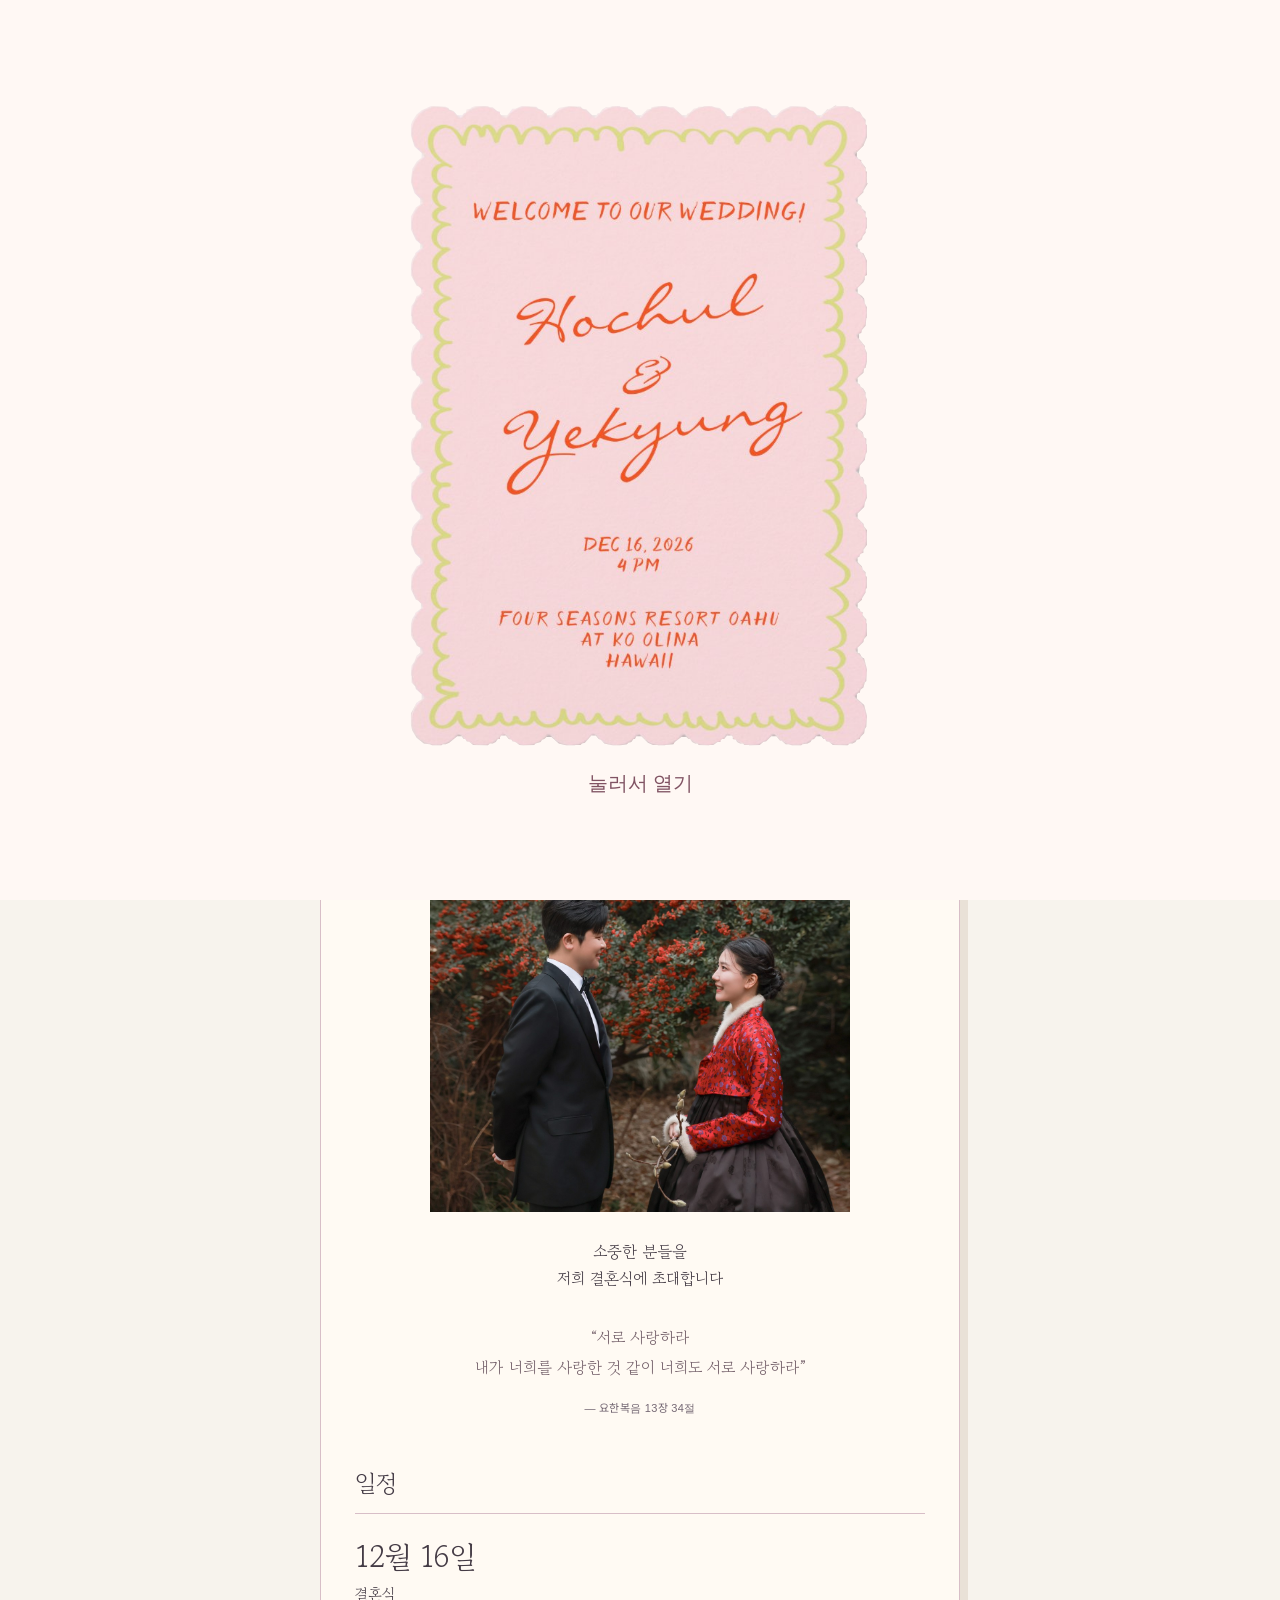
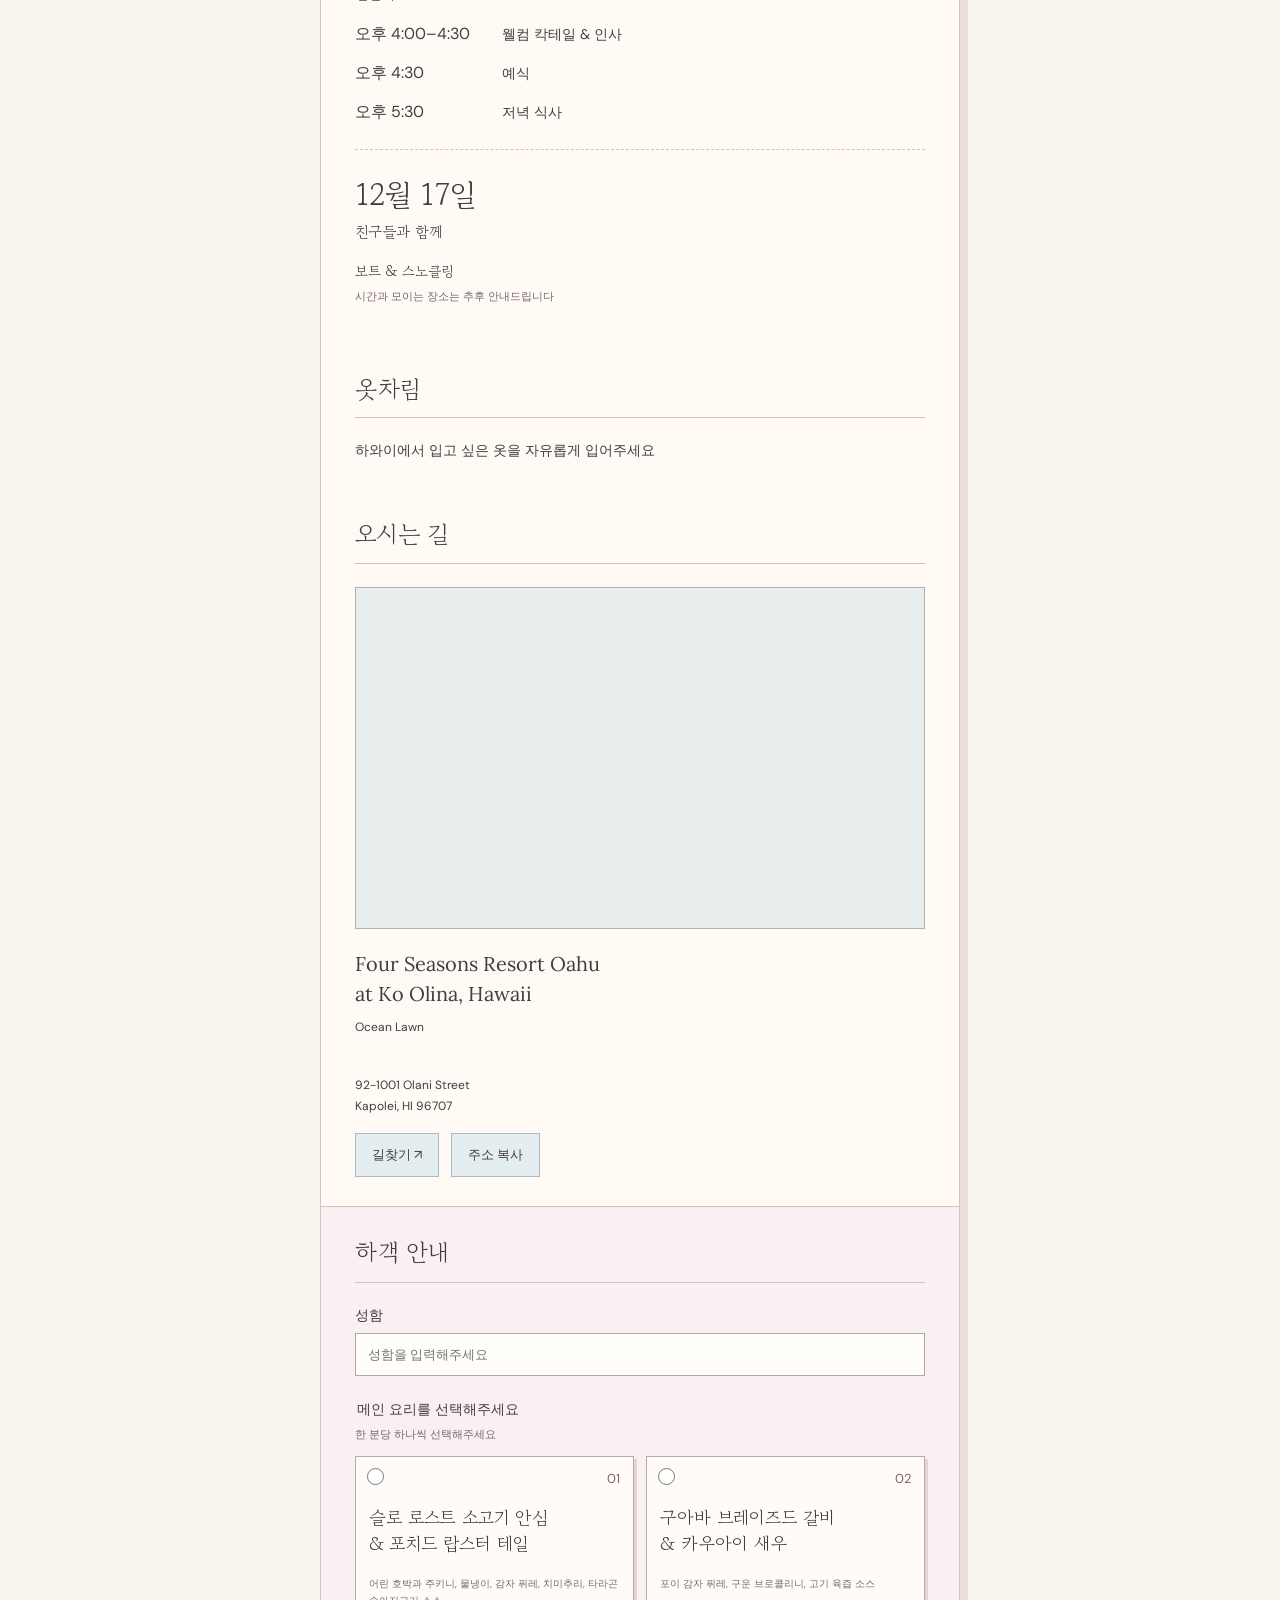
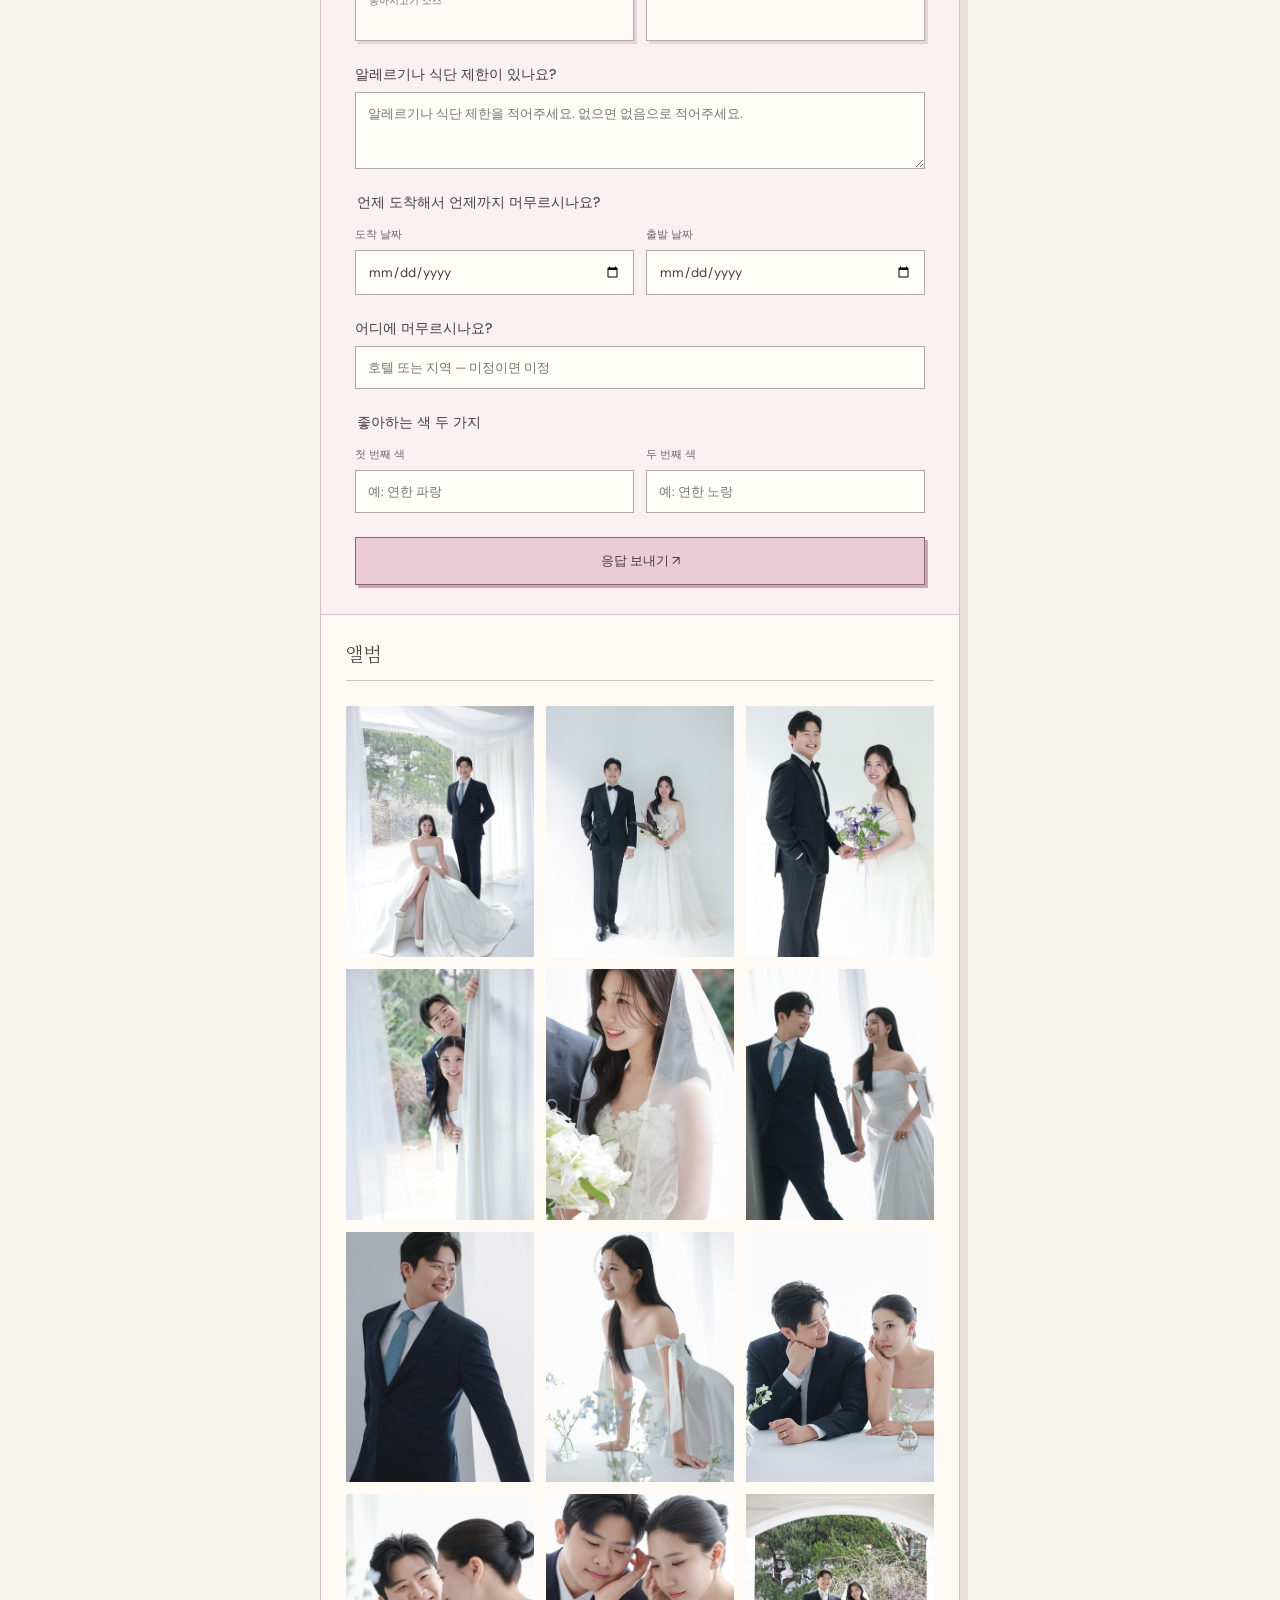
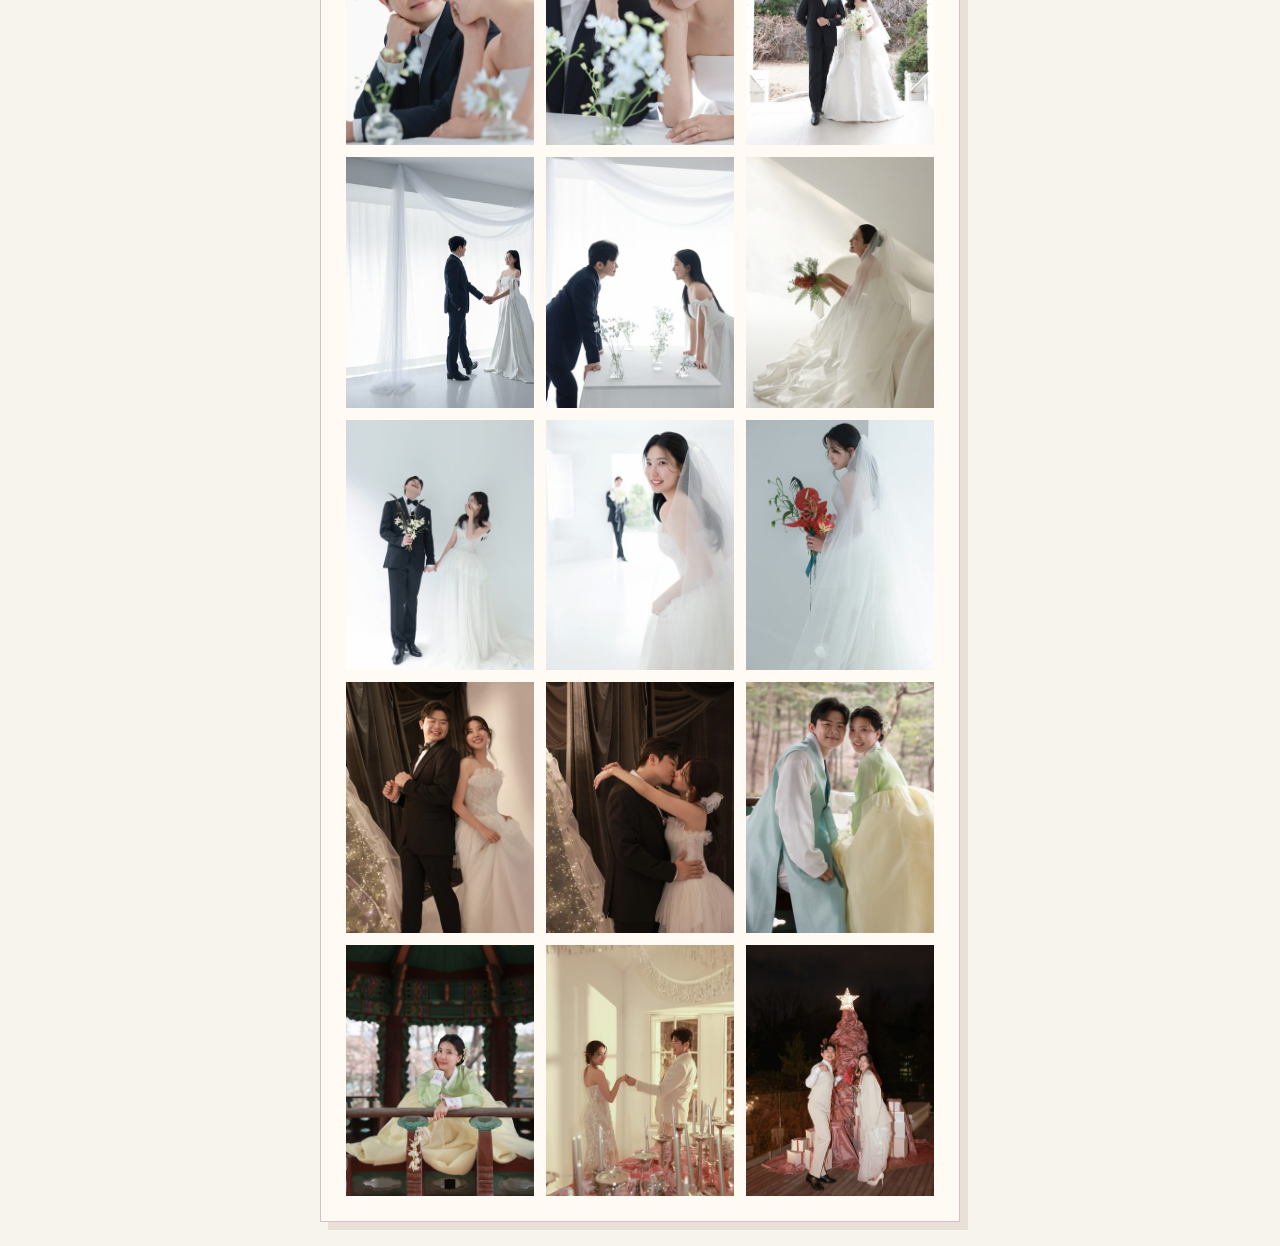
==== commit 19df3a11: "Reduce boat and snorkeling title size" ====
--- a/index.html
+++ b/index.html
@@ -1,5 +1,5 @@
 <!doctype html>
-<html lang="en"><head><meta charset="utf-8"><meta name="viewport" content="width=device-width, initial-scale=1"><meta name="robots" content="noindex,nofollow"><meta name="theme-color" content="#f5e3e7"><title>Hochul &amp; Yekyung</title><meta name="description" content="Celebrate with Hochul & Yekyung at Four Seasons Resort Oahu at Ko Olina."><link rel="stylesheet" href="fonts.css?v=refine-36"><link rel="stylesheet" href="style.css?v=names-38"><link rel="stylesheet" href="album.css?v=inline-1"><link rel="icon" type="image/svg+xml" href="favicon.svg?v=heart-1"></head>
+<html lang="en"><head><meta charset="utf-8"><meta name="viewport" content="width=device-width, initial-scale=1"><meta name="robots" content="noindex,nofollow"><meta name="theme-color" content="#f5e3e7"><title>Hochul &amp; Yekyung</title><meta name="description" content="Celebrate with Hochul & Yekyung at Four Seasons Resort Oahu at Ko Olina."><link rel="stylesheet" href="fonts.css?v=refine-36"><link rel="stylesheet" href="style.css?v=boat-39"><link rel="stylesheet" href="album.css?v=inline-1"><link rel="icon" type="image/svg+xml" href="favicon.svg?v=heart-1"></head>
 <body><div id="invitation-cover" class="invitation-cover" role="dialog" aria-modal="true" aria-label="Wedding invitation cover"><button id="open-invitation" class="original-cover-card" type="button" aria-label="Open Hochul and Yekyung’s wedding invitation"><svg class="card-cutout" role="img" aria-label="Hochul and Yekyung wedding invitation" xmlns="http://www.w3.org/2000/svg" viewBox="-8 -4 648 896"><defs><clipPath id="card"><path d="M 619 8 L 615 7 L 609 2 L 605 2 L 602 0 L 587 0 L 586 -1 L 578 4 L 574 5 L 566 13 L 560 13 L 555 7 L 551 6 L 544 1 L 524 0 L 511 6 L 504 13 L 498 13 L 490 4 L 487 4 L 478 0 L 466 0 L 465 1 L 460 1 L 458 3 L 454 3 L 450 5 L 447 9 L 444 10 L 444 12 L 442 14 L 436 14 L 432 8 L 426 3 L 419 2 L 415 0 L 404 0 L 403 1 L 397 1 L 395 3 L 390 4 L 385 9 L 382 10 L 380 13 L 374 13 L 362 2 L 357 2 L 352 0 L 342 0 L 332 2 L 331 4 L 326 5 L 318 13 L 311 13 L 305 6 L 300 4 L 299 2 L 289 1 L 288 0 L 278 0 L 274 2 L 269 2 L 264 5 L 260 10 L 258 10 L 256 13 L 250 13 L 242 5 L 237 4 L 234 1 L 218 0 L 204 3 L 194 13 L 188 13 L 187 10 L 185 10 L 182 6 L 176 4 L 173 1 L 153 0 L 144 4 L 140 4 L 133 13 L 125 13 L 123 11 L 123 8 L 119 7 L 113 2 L 109 2 L 106 0 L 90 0 L 84 2 L 82 4 L 77 5 L 76 9 L 73 10 L 71 13 L 64 13 L 59 7 L 53 5 L 52 3 L 48 1 L 28 0 L 15 6 L 8 12 L 2 21 L 0 27 L 0 40 L 5 56 L 15 65 L 15 71 L 8 77 L 2 87 L 0 105 L 5 120 L 13 128 L 13 136 L 7 140 L 0 153 L 0 170 L 7 185 L 13 190 L 13 197 L 6 203 L 6 205 L 2 211 L 0 219 L 0 233 L 8 248 L 11 249 L 14 252 L 14 258 L 11 261 L 8 262 L 5 270 L 1 276 L 0 289 L 1 290 L 1 299 L 6 304 L 7 307 L 11 310 L 13 314 L 13 321 L 3 331 L 0 342 L 0 354 L 2 364 L 6 367 L 8 372 L 11 373 L 13 376 L 13 382 L 3 395 L 0 406 L 0 414 L 2 424 L 6 427 L 7 432 L 14 438 L 14 444 L 8 449 L 5 456 L 2 459 L 0 465 L 0 477 L 3 488 L 6 491 L 7 494 L 12 498 L 12 508 L 8 511 L 7 514 L 1 520 L 0 542 L 7 557 L 13 563 L 13 569 L 5 577 L 2 582 L 1 593 L 0 594 L 0 604 L 6 617 L 13 624 L 13 632 L 8 635 L 1 647 L 0 666 L 7 681 L 10 682 L 14 686 L 14 693 L 6 699 L 6 701 L 2 707 L 0 715 L 0 729 L 2 734 L 6 739 L 8 744 L 13 747 L 13 754 L 8 758 L 5 766 L 1 772 L 0 785 L 1 786 L 1 795 L 6 800 L 7 804 L 15 811 L 15 818 L 8 823 L 0 838 L 0 853 L 2 861 L 8 871 L 18 879 L 26 880 L 30 882 L 42 882 L 44 880 L 48 880 L 53 878 L 64 869 L 70 869 L 73 873 L 75 873 L 77 876 L 81 877 L 86 881 L 106 882 L 109 879 L 113 879 L 117 877 L 120 873 L 123 873 L 123 870 L 125 868 L 131 868 L 135 873 L 139 874 L 140 876 L 144 877 L 150 881 L 155 882 L 170 881 L 172 879 L 179 877 L 181 874 L 184 873 L 187 870 L 194 870 L 204 879 L 215 882 L 226 882 L 227 881 L 234 881 L 236 879 L 240 878 L 249 868 L 255 868 L 259 873 L 262 874 L 267 879 L 279 882 L 288 882 L 298 880 L 300 878 L 304 877 L 307 873 L 309 873 L 311 869 L 318 869 L 327 878 L 334 881 L 340 881 L 341 882 L 350 882 L 351 881 L 362 880 L 364 877 L 373 870 L 380 870 L 383 873 L 385 873 L 388 877 L 392 879 L 395 879 L 397 881 L 411 882 L 412 881 L 417 881 L 423 877 L 427 877 L 427 875 L 429 873 L 432 873 L 436 868 L 442 868 L 444 870 L 444 873 L 448 874 L 450 877 L 454 879 L 458 879 L 460 881 L 466 881 L 467 882 L 481 881 L 486 877 L 490 876 L 497 869 L 504 869 L 509 875 L 511 875 L 517 880 L 521 880 L 526 882 L 538 882 L 540 880 L 547 879 L 551 877 L 553 874 L 556 873 L 559 869 L 566 869 L 569 873 L 571 873 L 573 876 L 577 877 L 582 881 L 602 882 L 605 879 L 609 879 L 613 877 L 615 874 L 619 873 L 620 870 L 625 865 L 626 859 L 628 856 L 629 841 L 625 826 L 615 817 L 615 811 L 617 809 L 619 809 L 620 805 L 624 802 L 626 795 L 628 793 L 629 777 L 625 762 L 622 760 L 619 755 L 616 754 L 616 747 L 624 739 L 625 735 L 629 730 L 629 714 L 628 713 L 628 708 L 623 702 L 623 698 L 620 697 L 619 694 L 616 692 L 616 686 L 622 681 L 622 679 L 627 671 L 627 667 L 629 664 L 629 650 L 627 647 L 627 643 L 623 639 L 622 635 L 616 629 L 616 623 L 619 621 L 619 619 L 621 617 L 624 616 L 624 612 L 629 605 L 629 585 L 625 580 L 624 576 L 616 568 L 616 562 L 625 553 L 626 547 L 629 540 L 628 523 L 625 520 L 625 516 L 623 512 L 620 511 L 618 506 L 619 496 L 626 488 L 627 481 L 629 477 L 629 467 L 628 466 L 628 459 L 625 457 L 623 450 L 616 444 L 616 437 L 624 430 L 627 425 L 629 405 L 627 400 L 627 395 L 624 390 L 620 387 L 619 384 L 616 382 L 616 375 L 624 368 L 625 362 L 627 361 L 629 352 L 629 341 L 626 334 L 626 331 L 618 321 L 618 314 L 621 313 L 622 309 L 627 303 L 628 293 L 629 292 L 629 278 L 626 272 L 625 266 L 622 262 L 616 258 L 616 251 L 624 243 L 626 239 L 626 235 L 629 233 L 629 214 L 624 203 L 621 202 L 619 200 L 619 198 L 616 196 L 616 189 L 622 184 L 623 180 L 627 175 L 627 171 L 629 168 L 629 155 L 627 152 L 627 146 L 622 141 L 621 138 L 616 134 L 616 127 L 624 119 L 624 117 L 630 107 L 629 106 L 629 91 L 627 89 L 627 85 L 621 77 L 621 75 L 617 73 L 615 70 L 615 64 L 624 55 L 629 43 L 629 27 L 627 25 L 627 19 L 623 15 Z"/></clipPath></defs><image href="invitation-cover-original.png" x="-260" y="-134" width="1080" height="1080" clip-path="url(#card)"/></svg><span class="original-cover-hint">Tap to open</span></button></div><main id="invitation-content">
 <header><a href="#home" aria-label="Back to invitation"><span class="initial">H</span><span class="brand-heart" aria-hidden="true"></span><span class="initial">Y</span></a><nav aria-label="Language"><button type="button" data-language="ko" lang="ko" aria-pressed="false">Korean</button><button type="button" data-language="en" lang="en" aria-pressed="true">English</button></nav></header>
 <section class="invitation" id="home"><h1 class="custom-names"><img src="names-lettering.svg" alt="Hochul & Yekyung" width="873" height="175"></h1><p class="full-names">Hochul Hwang · Yekyung Kim</p><p class="wedding-date">December 16, 2026</p><p class="ceremony-time">4:00 PM</p><h2 class="venue">Four Seasons Resort Oahu<br><span>at Ko Olina, Hawaii</span></h2><button class="beach" id="beach" aria-label="Send the couple some love"><img src="beach-final.png" alt="Pixel Hochul and Yekyung holding hands on a Hawaiian beach" width="2172" height="724"><span id="hearts" aria-hidden="true"></span></button></section>
--- a/style.css
+++ b/style.css
@@ -47,7 +47,7 @@
 .invitation-copy blockquote{font-family:'Allura',cursive;font-size:clamp(25px,6.5vw,30px);font-style:normal;line-height:1.35;color:#75616b;max-width:440px;margin:30px auto 12px;text-wrap:pretty}.invitation-copy cite{font-family:'DM Sans',sans-serif;font-size:12px;line-height:1.6;letter-spacing:.03em;margin-top:16px;color:#746773}html[lang="ko"] .invitation-copy blockquote{font-family:'Noto Sans KR',sans-serif;font-size:16px;line-height:1.9;word-break:keep-all}html[lang="ko"] .invitation-copy cite{font-family:'Noto Sans KR',sans-serif;font-size:11px}
 /* Soft editorial type for the invitation; practical details retain DM Sans. */
 .wedding-date,.venue,.venue span,.day-title h2,.section-label .pixel,.wear h2,.ocean-day h3,#place-title,.menu-card strong,.invitation-copy>p{font-family:'Lora',serif;font-weight:400;letter-spacing:0}
-.wedding-date{font-size:23px}.venue{font-size:24px;line-height:1.4}.venue span{font-size:19px}.section-label .pixel{font-size:24px}.day-title h2{font-size:30px;line-height:1.3}.day-title h2 .pixel{font-family:'DM Sans',sans-serif;font-size:15px;font-weight:500}.wear h2{font-size:27px}.ocean-day h3{font-size:21px;line-height:1.4}#place-title{font-size:20px;line-height:1.5}.menu-card strong{font-size:18px;line-height:1.45}.invitation-copy>p{font-size:16px}
+.wedding-date{font-size:23px}.venue{font-size:24px;line-height:1.4}.venue span{font-size:19px}.section-label .pixel{font-size:24px}.day-title h2{font-size:30px;line-height:1.3}.day-title h2 .pixel{font-family:'DM Sans',sans-serif;font-size:15px;font-weight:500}.wear h2{font-size:27px}.ocean-day h3{font-size:14px;line-height:1.5}#place-title{font-size:20px;line-height:1.5}.menu-card strong{font-size:18px;line-height:1.45}.invitation-copy>p{font-size:16px}
 html[lang="en"] .invitation-copy>p{font-size:clamp(11px,3.25vw,16px)}
 html[lang="ko"] .wedding-date,html[lang="ko"] .day-title h2,html[lang="ko"] .day-title h2 .pixel,html[lang="ko"] .section-label .pixel,html[lang="ko"] .wear h2,html[lang="ko"] .ocean-day h3,html[lang="ko"] .menu-card strong,html[lang="ko"] .invitation-copy>p,html[lang="ko"] .invitation-copy blockquote{font-family:'Gowun Batang',serif;font-weight:400}
 @media(max-width:380px){.venue{font-size:21px}.venue span{font-size:17px}.menu-card strong{font-size:16px}}
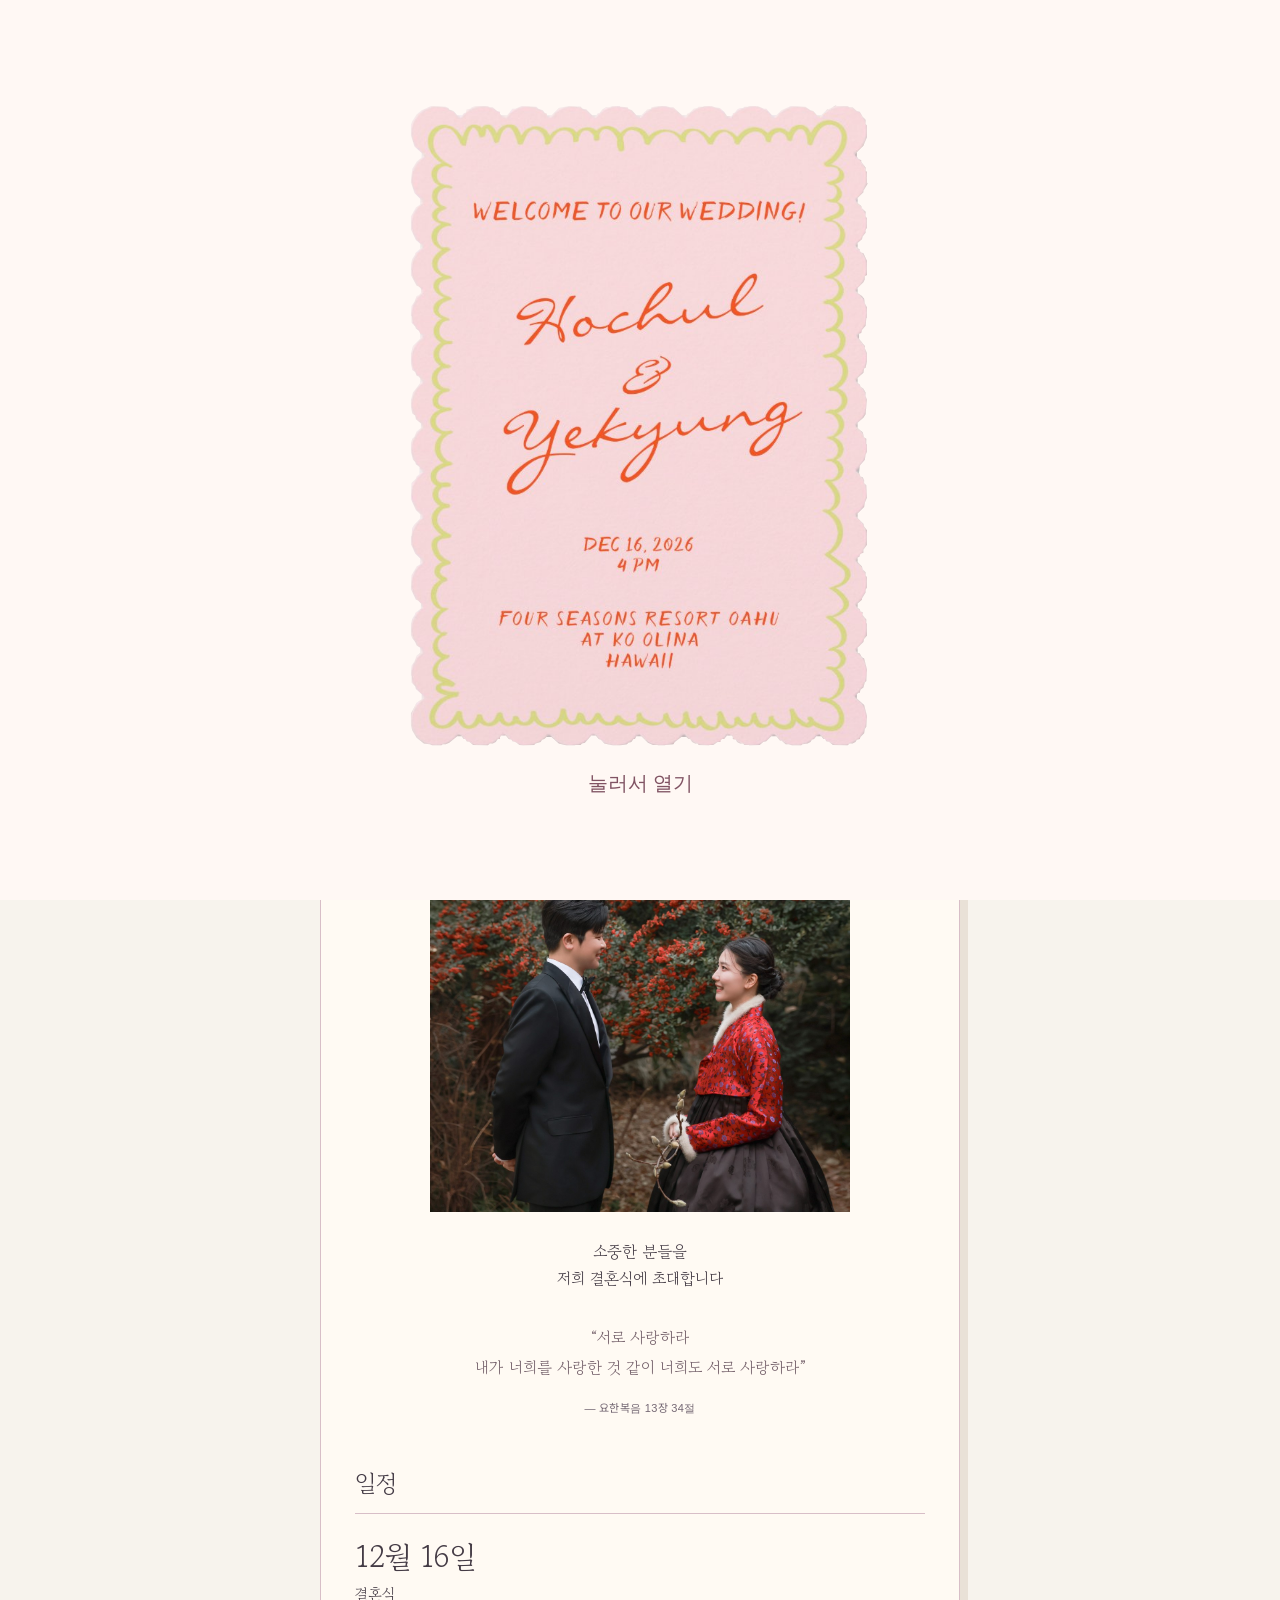
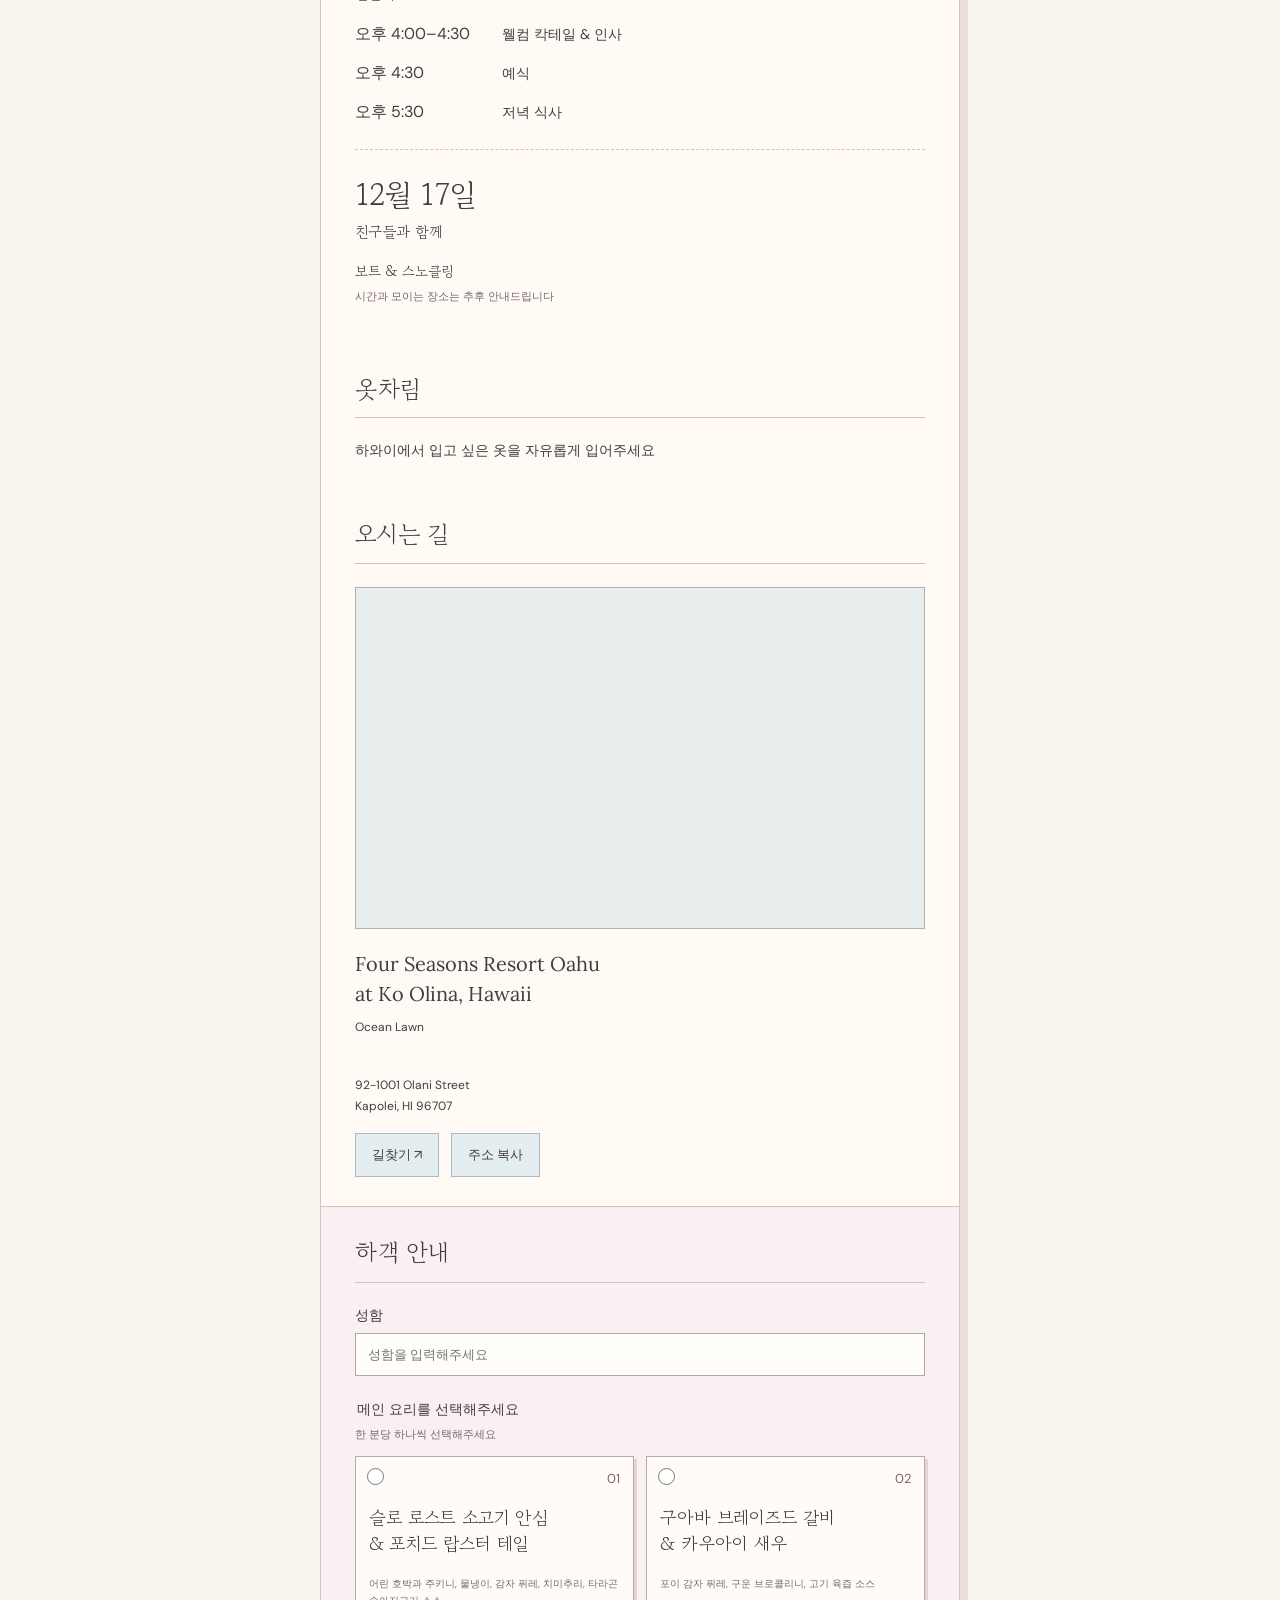
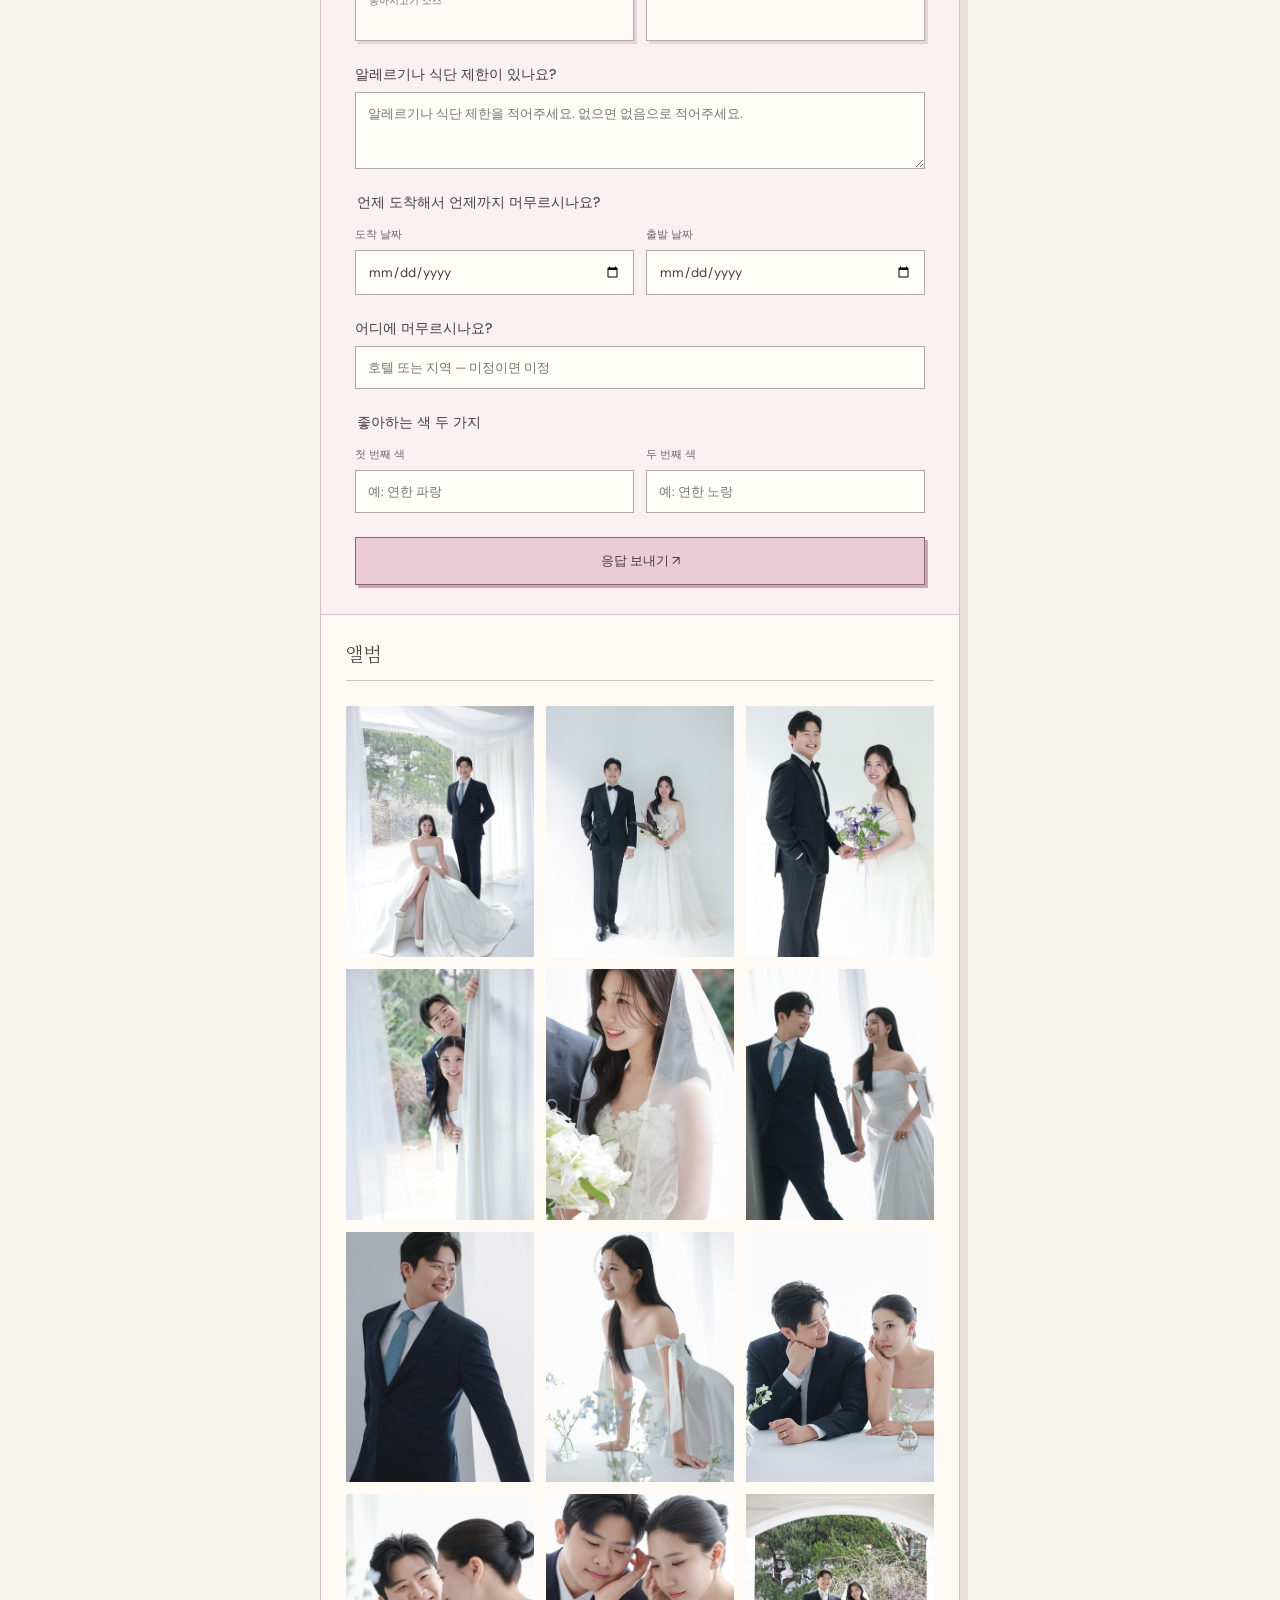
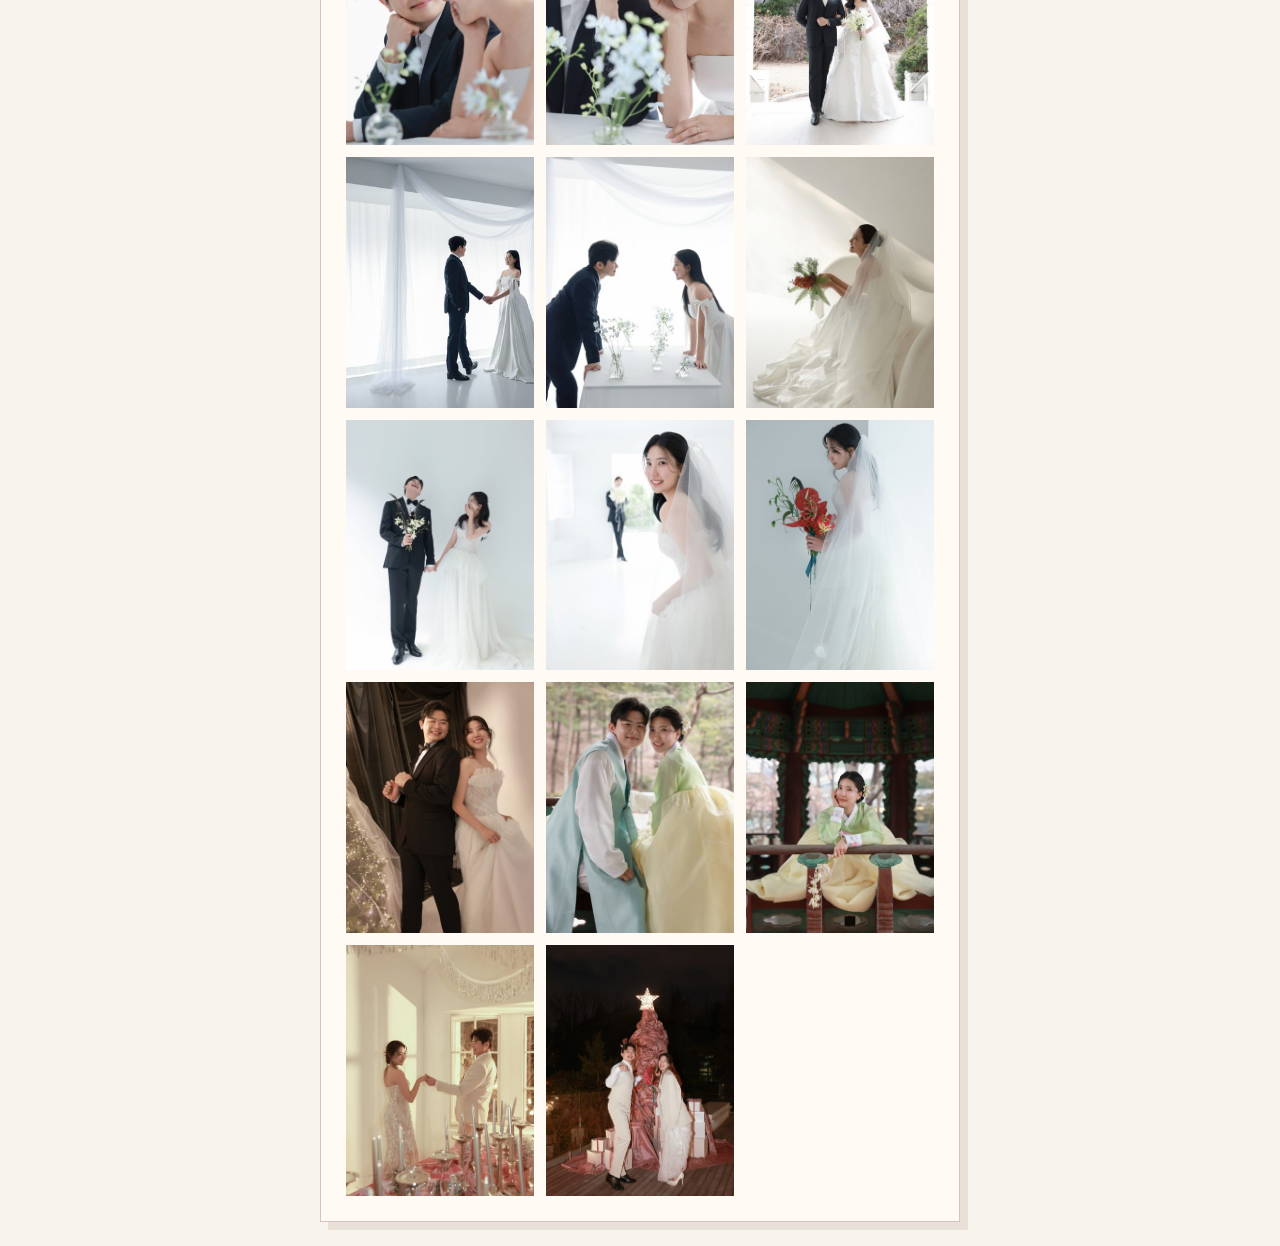
==== commit 454a5d8a: "Restore full family gallery and exclude KSH_3930 from albums" ====
--- a/index.html
+++ b/index.html
@@ -19,4 +19,4 @@
 <label class="field-label" for="guest-stay">Where are you staying?</label><input id="guest-stay" name="Accommodation" maxlength="200" placeholder="Hotel or area — or Not decided yet">
 <fieldset><legend>Your two favorite colors</legend><div class="color-fields"><label><span>Color 1</span><input name="Favorite color 1" maxlength="60" placeholder="e.g. Pale blue" required></label><label><span>Color 2</span><input name="Favorite color 2" maxlength="60" placeholder="e.g. Butter yellow" required></label></div></fieldset>
 <button class="submit-details" type="submit">Send my details <span aria-hidden="true">↗</span></button></form></section>
-<section class="inline-album" id="album"><div class="section-label"><span class="pixel">Our Album</span></div><div class="album-grid"><button class="album-photo" data-full="album/09.jpg" data-index="0" aria-label="Open photo 1"><img src="album/09-thumb.jpg" alt="Wedding portrait 1" loading="lazy" width="400" height="600"></button><button class="album-photo" data-full="album/13.jpg" data-index="1" aria-label="Open photo 2"><img src="album/13-thumb.jpg" alt="Wedding portrait 2" loading="lazy" width="409" height="600"></button><button class="album-photo" data-full="album/15.jpg" data-index="2" aria-label="Open photo 3"><img src="album/15-thumb.jpg" alt="Wedding portrait 3" loading="lazy" width="400" height="600"></button><button class="album-photo" data-full="album/25.jpg" data-index="3" aria-label="Open photo 4"><img src="album/25-thumb.jpg" alt="Wedding portrait 4" loading="lazy" width="414" height="600"></button><button class="album-photo" data-full="album/01.jpg" data-index="4" aria-label="Open photo 5"><img src="album/01-thumb.jpg" alt="Wedding portrait 5" loading="lazy" width="400" height="600"></button><button class="album-photo" data-full="album/02.jpg" data-index="5" aria-label="Open photo 6"><img src="album/02-thumb.jpg" alt="Wedding portrait 6" loading="lazy" width="400" height="600"></button><button class="album-photo" data-full="album/03.jpg" data-index="6" aria-label="Open photo 7"><img src="album/03-thumb.jpg" alt="Wedding portrait 7" loading="lazy" width="400" height="600"></button><button class="album-photo" data-full="album/04.jpg" data-index="7" aria-label="Open photo 8"><img src="album/04-thumb.jpg" alt="Wedding portrait 8" loading="lazy" width="393" height="600"></button><button class="album-photo" data-full="album/05.jpg" data-index="8" aria-label="Open photo 9"><img src="album/05-thumb.jpg" alt="Wedding portrait 9" loading="lazy" width="600" height="403"></button><button class="album-photo" data-full="album/06.jpg" data-index="9" aria-label="Open photo 10"><img src="album/06-thumb.jpg" alt="Wedding portrait 10" loading="lazy" width="395" height="600"></button><button class="album-photo" data-full="album/07.jpg" data-index="10" aria-label="Open photo 11"><img src="album/07-thumb.jpg" alt="Wedding portrait 11" loading="lazy" width="400" height="600"></button><button class="album-photo" data-full="album/08.jpg" data-index="11" aria-label="Open photo 12"><img src="album/08-thumb.jpg" alt="Wedding portrait 12" loading="lazy" width="417" height="600"></button><button class="album-photo" data-full="album/10.jpg" data-index="12" aria-label="Open photo 13"><img src="album/10-thumb.jpg" alt="Wedding portrait 13" loading="lazy" width="600" height="400"></button><button class="album-photo" data-full="album/11.jpg" data-index="13" aria-label="Open photo 14"><img src="album/11-thumb.jpg" alt="Wedding portrait 14" loading="lazy" width="398" height="600"></button><button class="album-photo" data-full="album/12.jpg" data-index="14" aria-label="Open photo 15"><img src="album/12-thumb.jpg" alt="Wedding portrait 15" loading="lazy" width="392" height="600"></button><button class="album-photo" data-full="album/14.jpg" data-index="15" aria-label="Open photo 16"><img src="album/14-thumb.jpg" alt="Wedding portrait 16" loading="lazy" width="404" height="600"></button><button class="album-photo" data-full="album/16.jpg" data-index="16" aria-label="Open photo 17"><img src="album/16-thumb.jpg" alt="Wedding portrait 17" loading="lazy" width="400" height="600"></button><button class="album-photo" data-full="album/17.jpg" data-index="17" aria-label="Open photo 18"><img src="album/17-thumb.jpg" alt="Wedding portrait 18" loading="lazy" width="400" height="600"></button><button class="album-photo" data-full="album/18.jpg" data-index="18" aria-label="Open photo 19"><img src="album/18-thumb.jpg" alt="Wedding portrait 19" loading="lazy" width="400" height="600"></button><button class="album-photo" data-full="album/19.jpg" data-index="19" aria-label="Open photo 20"><img src="album/19-thumb.jpg" alt="Wedding portrait 20" loading="lazy" width="405" height="600"></button><button class="album-photo" data-full="album/20.jpg" data-index="20" aria-label="Open photo 21"><img src="album/20-thumb.jpg" alt="Wedding portrait 21" loading="lazy" width="400" height="600"></button><button class="album-photo" data-full="album/21.jpg" data-index="21" aria-label="Open photo 22"><img src="album/21-thumb.jpg" alt="Wedding portrait 22" loading="lazy" width="391" height="600"></button><button class="album-photo" data-full="album/23.jpg" data-index="22" aria-label="Open photo 23"><img src="album/23-thumb.jpg" alt="Wedding portrait 23" loading="lazy" width="407" height="600"></button><button class="album-photo" data-full="album/24.jpg" data-index="23" aria-label="Open photo 24"><img src="album/24-thumb.jpg" alt="Wedding portrait 24" loading="lazy" width="389" height="600"></button></div></section></main><p id="status" role="status" aria-live="polite"></p><script src="script.js?v=compact-30"></script><dialog id="photo-viewer" aria-label="Photo viewer"><button id="photo-close" aria-label="Close photo">×</button><button id="photo-prev" aria-label="Previous photo">‹</button><img id="large-photo" alt=""><button id="photo-next" aria-label="Next photo">›</button><p id="photo-count" aria-live="polite"></p></dialog><script src="album.js?v=selected-first"></script><script src="language.js?v=8"></script></body></html>
+<section class="inline-album" id="album"><div class="section-label"><span class="pixel">Our Album</span></div><div class="album-grid"><button class="album-photo" data-full="album/09.jpg" data-index="0" aria-label="Open photo 1"><img src="album/09-thumb.jpg" alt="Wedding portrait 1" loading="lazy" width="400" height="600"></button><button class="album-photo" data-full="album/13.jpg" data-index="1" aria-label="Open photo 2"><img src="album/13-thumb.jpg" alt="Wedding portrait 2" loading="lazy" width="409" height="600"></button><button class="album-photo" data-full="album/15.jpg" data-index="2" aria-label="Open photo 3"><img src="album/15-thumb.jpg" alt="Wedding portrait 3" loading="lazy" width="400" height="600"></button><button class="album-photo" data-full="album/25.jpg" data-index="3" aria-label="Open photo 4"><img src="album/25-thumb.jpg" alt="Wedding portrait 4" loading="lazy" width="414" height="600"></button><button class="album-photo" data-full="album/01.jpg" data-index="4" aria-label="Open photo 5"><img src="album/01-thumb.jpg" alt="Wedding portrait 5" loading="lazy" width="400" height="600"></button><button class="album-photo" data-full="album/02.jpg" data-index="5" aria-label="Open photo 6"><img src="album/02-thumb.jpg" alt="Wedding portrait 6" loading="lazy" width="400" height="600"></button><button class="album-photo" data-full="album/03.jpg" data-index="6" aria-label="Open photo 7"><img src="album/03-thumb.jpg" alt="Wedding portrait 7" loading="lazy" width="400" height="600"></button><button class="album-photo" data-full="album/04.jpg" data-index="7" aria-label="Open photo 8"><img src="album/04-thumb.jpg" alt="Wedding portrait 8" loading="lazy" width="393" height="600"></button><button class="album-photo" data-full="album/05.jpg" data-index="8" aria-label="Open photo 9"><img src="album/05-thumb.jpg" alt="Wedding portrait 9" loading="lazy" width="600" height="403"></button><button class="album-photo" data-full="album/06.jpg" data-index="9" aria-label="Open photo 10"><img src="album/06-thumb.jpg" alt="Wedding portrait 10" loading="lazy" width="395" height="600"></button><button class="album-photo" data-full="album/07.jpg" data-index="10" aria-label="Open photo 11"><img src="album/07-thumb.jpg" alt="Wedding portrait 11" loading="lazy" width="400" height="600"></button><button class="album-photo" data-full="album/08.jpg" data-index="11" aria-label="Open photo 12"><img src="album/08-thumb.jpg" alt="Wedding portrait 12" loading="lazy" width="417" height="600"></button><button class="album-photo" data-full="album/10.jpg" data-index="12" aria-label="Open photo 13"><img src="album/10-thumb.jpg" alt="Wedding portrait 13" loading="lazy" width="600" height="400"></button><button class="album-photo" data-full="album/11.jpg" data-index="13" aria-label="Open photo 14"><img src="album/11-thumb.jpg" alt="Wedding portrait 14" loading="lazy" width="398" height="600"></button><button class="album-photo" data-full="album/12.jpg" data-index="14" aria-label="Open photo 15"><img src="album/12-thumb.jpg" alt="Wedding portrait 15" loading="lazy" width="392" height="600"></button><button class="album-photo" data-full="album/14.jpg" data-index="15" aria-label="Open photo 16"><img src="album/14-thumb.jpg" alt="Wedding portrait 16" loading="lazy" width="404" height="600"></button><button class="album-photo" data-full="album/16.jpg" data-index="16" aria-label="Open photo 17"><img src="album/16-thumb.jpg" alt="Wedding portrait 17" loading="lazy" width="400" height="600"></button><button class="album-photo" data-full="album/17.jpg" data-index="17" aria-label="Open photo 18"><img src="album/17-thumb.jpg" alt="Wedding portrait 18" loading="lazy" width="400" height="600"></button><button class="album-photo" data-full="album/18.jpg" data-index="18" aria-label="Open photo 19"><img src="album/18-thumb.jpg" alt="Wedding portrait 19" loading="lazy" width="400" height="600"></button><button class="album-photo" data-full="album/20.jpg" data-index="20" aria-label="Open photo 21"><img src="album/20-thumb.jpg" alt="Wedding portrait 21" loading="lazy" width="400" height="600"></button><button class="album-photo" data-full="album/21.jpg" data-index="21" aria-label="Open photo 22"><img src="album/21-thumb.jpg" alt="Wedding portrait 22" loading="lazy" width="391" height="600"></button><button class="album-photo" data-full="album/23.jpg" data-index="22" aria-label="Open photo 23"><img src="album/23-thumb.jpg" alt="Wedding portrait 23" loading="lazy" width="407" height="600"></button><button class="album-photo" data-full="album/24.jpg" data-index="23" aria-label="Open photo 24"><img src="album/24-thumb.jpg" alt="Wedding portrait 24" loading="lazy" width="389" height="600"></button></div></section></main><p id="status" role="status" aria-live="polite"></p><script src="script.js?v=compact-30"></script><dialog id="photo-viewer" aria-label="Photo viewer"><button id="photo-close" aria-label="Close photo">×</button><button id="photo-prev" aria-label="Previous photo">‹</button><img id="large-photo" alt=""><button id="photo-next" aria-label="Next photo">›</button><p id="photo-count" aria-live="polite"></p></dialog><script src="album.js?v=selected-first"></script><script src="language.js?v=8"></script></body></html>
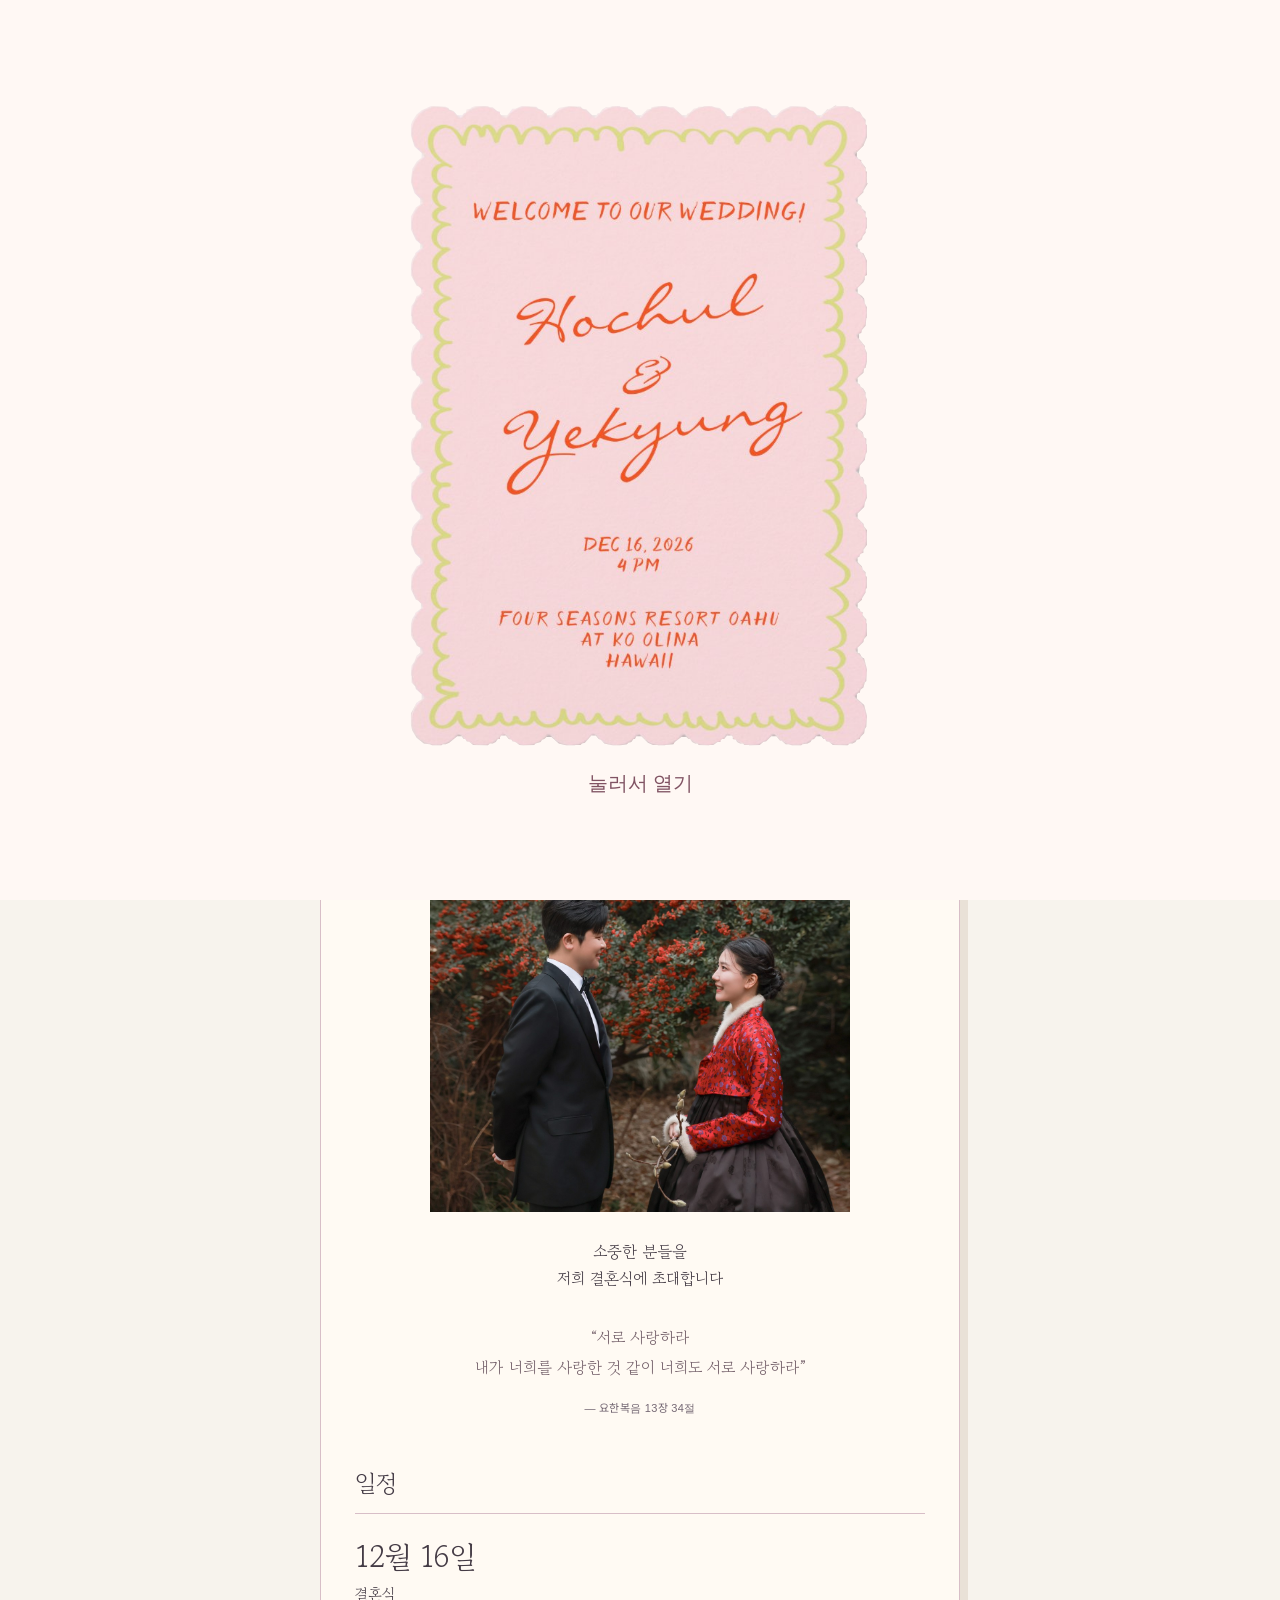
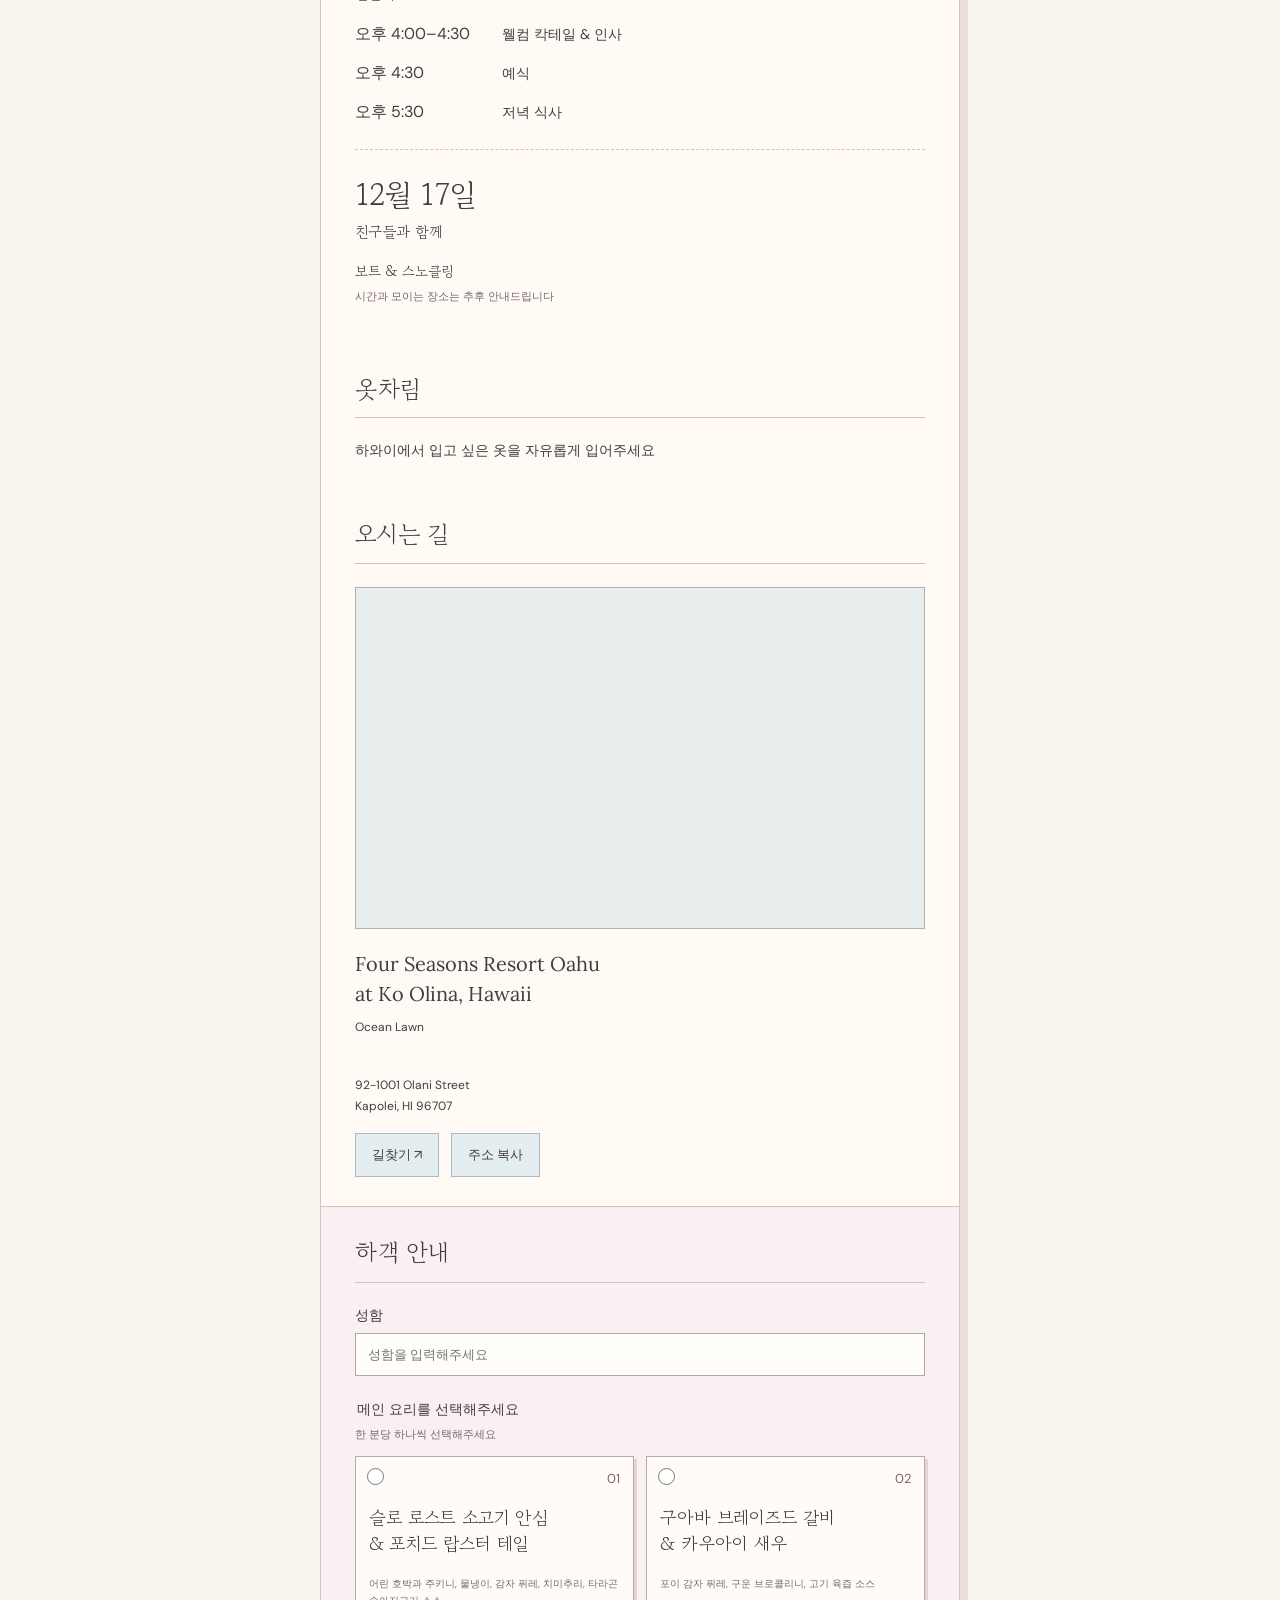
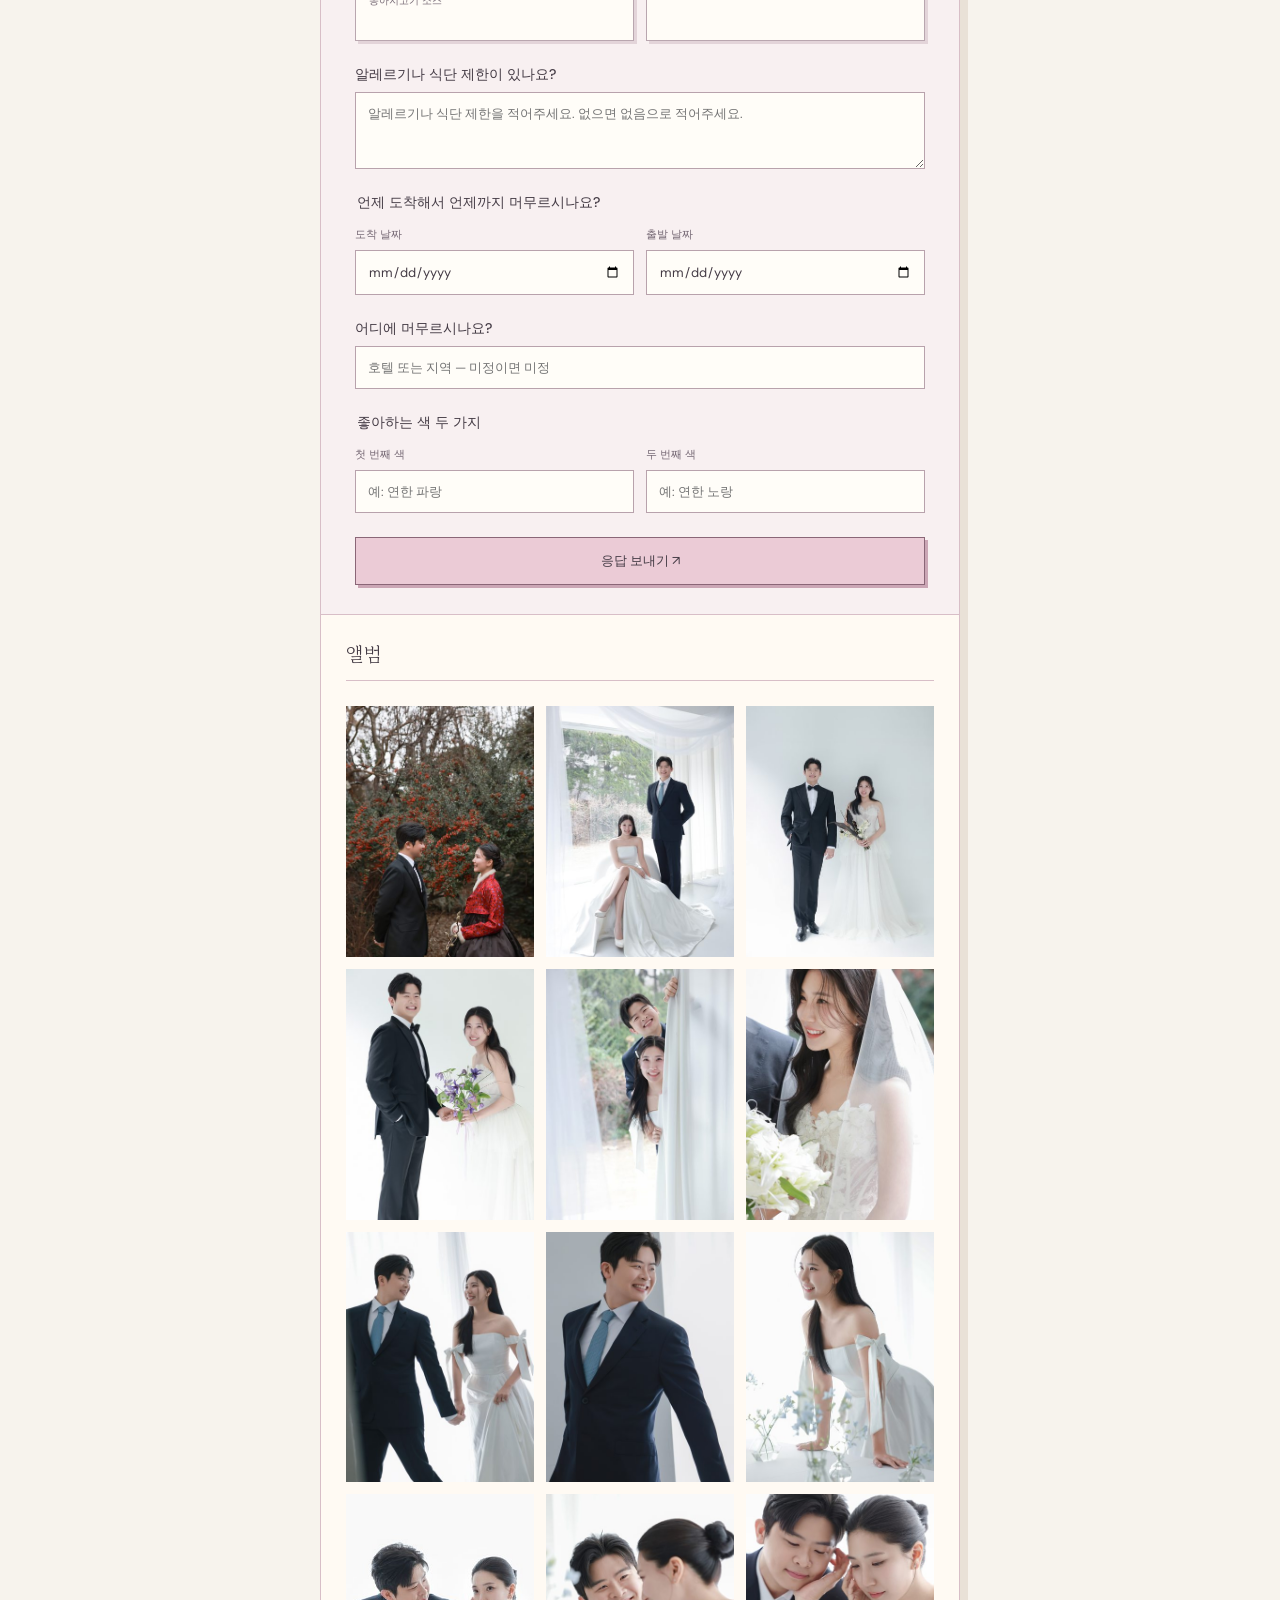
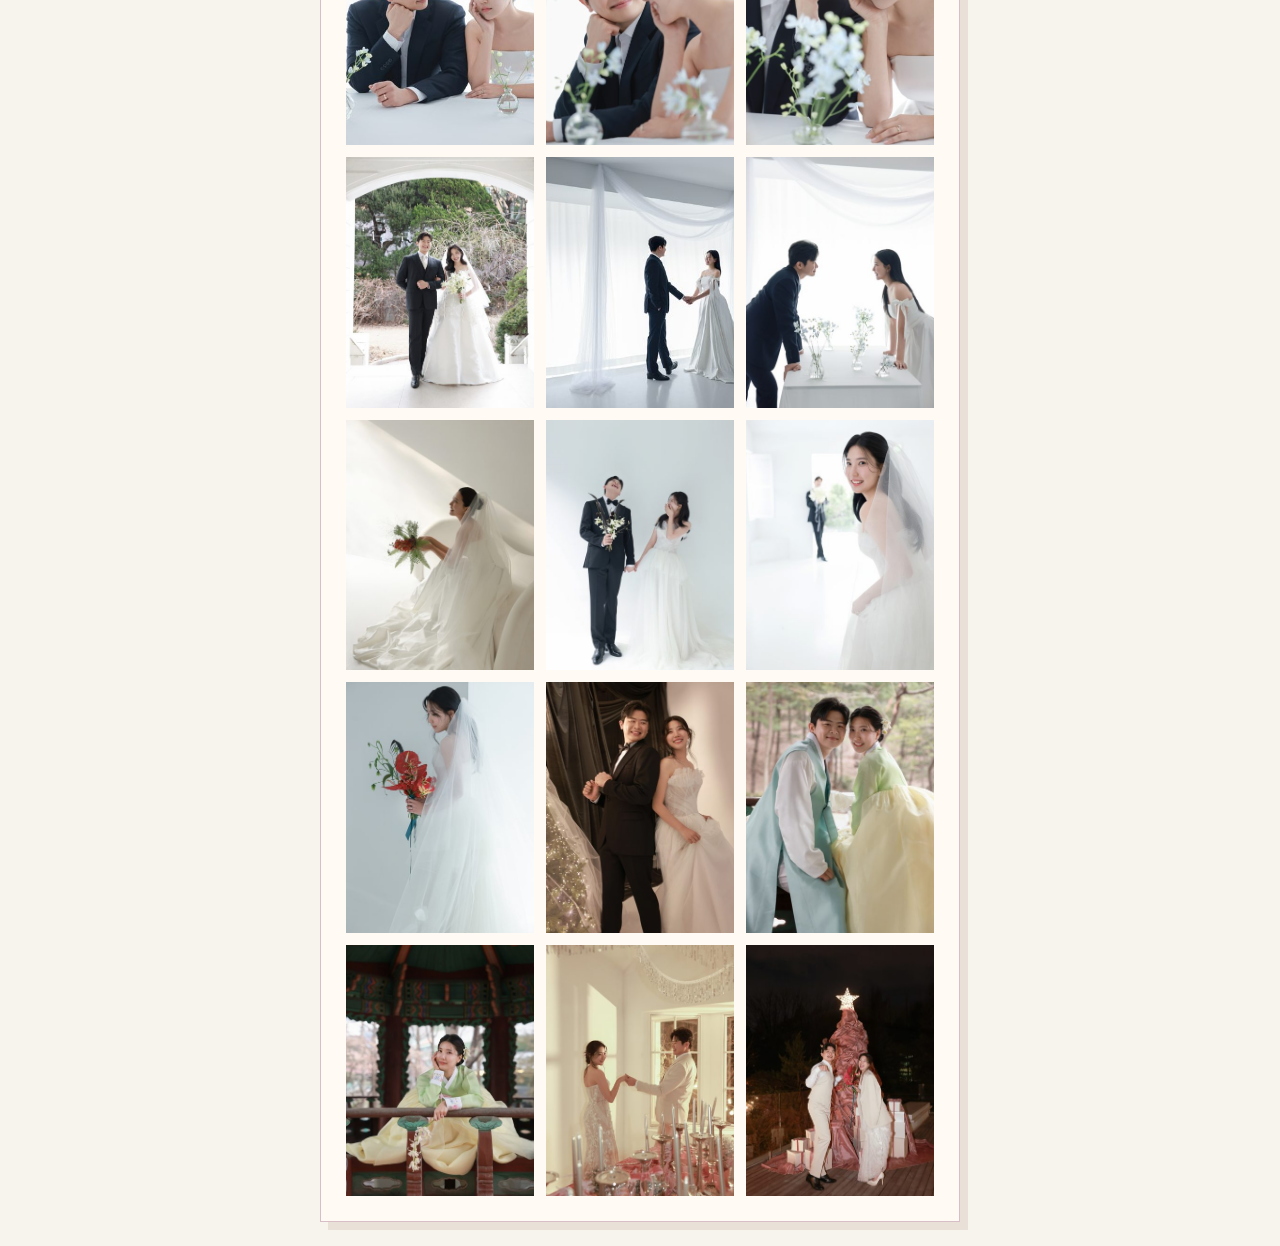
==== commit a04aa5d9: "Include main wedding portraits in each gallery" ====
--- a/index.html
+++ b/index.html
@@ -19,4 +19,4 @@
 <label class="field-label" for="guest-stay">Where are you staying?</label><input id="guest-stay" name="Accommodation" maxlength="200" placeholder="Hotel or area — or Not decided yet">
 <fieldset><legend>Your two favorite colors</legend><div class="color-fields"><label><span>Color 1</span><input name="Favorite color 1" maxlength="60" placeholder="e.g. Pale blue" required></label><label><span>Color 2</span><input name="Favorite color 2" maxlength="60" placeholder="e.g. Butter yellow" required></label></div></fieldset>
 <button class="submit-details" type="submit">Send my details <span aria-hidden="true">↗</span></button></form></section>
-<section class="inline-album" id="album"><div class="section-label"><span class="pixel">Our Album</span></div><div class="album-grid"><button class="album-photo" data-full="album/09.jpg" data-index="0" aria-label="Open photo 1"><img src="album/09-thumb.jpg" alt="Wedding portrait 1" loading="lazy" width="400" height="600"></button><button class="album-photo" data-full="album/13.jpg" data-index="1" aria-label="Open photo 2"><img src="album/13-thumb.jpg" alt="Wedding portrait 2" loading="lazy" width="409" height="600"></button><button class="album-photo" data-full="album/15.jpg" data-index="2" aria-label="Open photo 3"><img src="album/15-thumb.jpg" alt="Wedding portrait 3" loading="lazy" width="400" height="600"></button><button class="album-photo" data-full="album/25.jpg" data-index="3" aria-label="Open photo 4"><img src="album/25-thumb.jpg" alt="Wedding portrait 4" loading="lazy" width="414" height="600"></button><button class="album-photo" data-full="album/01.jpg" data-index="4" aria-label="Open photo 5"><img src="album/01-thumb.jpg" alt="Wedding portrait 5" loading="lazy" width="400" height="600"></button><button class="album-photo" data-full="album/02.jpg" data-index="5" aria-label="Open photo 6"><img src="album/02-thumb.jpg" alt="Wedding portrait 6" loading="lazy" width="400" height="600"></button><button class="album-photo" data-full="album/03.jpg" data-index="6" aria-label="Open photo 7"><img src="album/03-thumb.jpg" alt="Wedding portrait 7" loading="lazy" width="400" height="600"></button><button class="album-photo" data-full="album/04.jpg" data-index="7" aria-label="Open photo 8"><img src="album/04-thumb.jpg" alt="Wedding portrait 8" loading="lazy" width="393" height="600"></button><button class="album-photo" data-full="album/05.jpg" data-index="8" aria-label="Open photo 9"><img src="album/05-thumb.jpg" alt="Wedding portrait 9" loading="lazy" width="600" height="403"></button><button class="album-photo" data-full="album/06.jpg" data-index="9" aria-label="Open photo 10"><img src="album/06-thumb.jpg" alt="Wedding portrait 10" loading="lazy" width="395" height="600"></button><button class="album-photo" data-full="album/07.jpg" data-index="10" aria-label="Open photo 11"><img src="album/07-thumb.jpg" alt="Wedding portrait 11" loading="lazy" width="400" height="600"></button><button class="album-photo" data-full="album/08.jpg" data-index="11" aria-label="Open photo 12"><img src="album/08-thumb.jpg" alt="Wedding portrait 12" loading="lazy" width="417" height="600"></button><button class="album-photo" data-full="album/10.jpg" data-index="12" aria-label="Open photo 13"><img src="album/10-thumb.jpg" alt="Wedding portrait 13" loading="lazy" width="600" height="400"></button><button class="album-photo" data-full="album/11.jpg" data-index="13" aria-label="Open photo 14"><img src="album/11-thumb.jpg" alt="Wedding portrait 14" loading="lazy" width="398" height="600"></button><button class="album-photo" data-full="album/12.jpg" data-index="14" aria-label="Open photo 15"><img src="album/12-thumb.jpg" alt="Wedding portrait 15" loading="lazy" width="392" height="600"></button><button class="album-photo" data-full="album/14.jpg" data-index="15" aria-label="Open photo 16"><img src="album/14-thumb.jpg" alt="Wedding portrait 16" loading="lazy" width="404" height="600"></button><button class="album-photo" data-full="album/16.jpg" data-index="16" aria-label="Open photo 17"><img src="album/16-thumb.jpg" alt="Wedding portrait 17" loading="lazy" width="400" height="600"></button><button class="album-photo" data-full="album/17.jpg" data-index="17" aria-label="Open photo 18"><img src="album/17-thumb.jpg" alt="Wedding portrait 18" loading="lazy" width="400" height="600"></button><button class="album-photo" data-full="album/18.jpg" data-index="18" aria-label="Open photo 19"><img src="album/18-thumb.jpg" alt="Wedding portrait 19" loading="lazy" width="400" height="600"></button><button class="album-photo" data-full="album/20.jpg" data-index="20" aria-label="Open photo 21"><img src="album/20-thumb.jpg" alt="Wedding portrait 21" loading="lazy" width="400" height="600"></button><button class="album-photo" data-full="album/21.jpg" data-index="21" aria-label="Open photo 22"><img src="album/21-thumb.jpg" alt="Wedding portrait 22" loading="lazy" width="391" height="600"></button><button class="album-photo" data-full="album/23.jpg" data-index="22" aria-label="Open photo 23"><img src="album/23-thumb.jpg" alt="Wedding portrait 23" loading="lazy" width="407" height="600"></button><button class="album-photo" data-full="album/24.jpg" data-index="23" aria-label="Open photo 24"><img src="album/24-thumb.jpg" alt="Wedding portrait 24" loading="lazy" width="389" height="600"></button></div></section></main><p id="status" role="status" aria-live="polite"></p><script src="script.js?v=compact-30"></script><dialog id="photo-viewer" aria-label="Photo viewer"><button id="photo-close" aria-label="Close photo">×</button><button id="photo-prev" aria-label="Previous photo">‹</button><img id="large-photo" alt=""><button id="photo-next" aria-label="Next photo">›</button><p id="photo-count" aria-live="polite"></p></dialog><script src="album.js?v=selected-first"></script><script src="language.js?v=8"></script></body></html>
+<section class="inline-album" id="album"><div class="section-label"><span class="pixel">Our Album</span></div><div class="album-grid"><button class="album-photo" data-full="album/22.jpg" aria-label="메인 사진 크게 보기"><img src="album/22-thumb.jpg" alt="황호철과 김예경의 메인 웨딩 사진" loading="lazy"></button><button class="album-photo" data-full="album/09.jpg" data-index="0" aria-label="Open photo 1"><img src="album/09-thumb.jpg" alt="Wedding portrait 1" loading="lazy" width="400" height="600"></button><button class="album-photo" data-full="album/13.jpg" data-index="1" aria-label="Open photo 2"><img src="album/13-thumb.jpg" alt="Wedding portrait 2" loading="lazy" width="409" height="600"></button><button class="album-photo" data-full="album/15.jpg" data-index="2" aria-label="Open photo 3"><img src="album/15-thumb.jpg" alt="Wedding portrait 3" loading="lazy" width="400" height="600"></button><button class="album-photo" data-full="album/25.jpg" data-index="3" aria-label="Open photo 4"><img src="album/25-thumb.jpg" alt="Wedding portrait 4" loading="lazy" width="414" height="600"></button><button class="album-photo" data-full="album/01.jpg" data-index="4" aria-label="Open photo 5"><img src="album/01-thumb.jpg" alt="Wedding portrait 5" loading="lazy" width="400" height="600"></button><button class="album-photo" data-full="album/02.jpg" data-index="5" aria-label="Open photo 6"><img src="album/02-thumb.jpg" alt="Wedding portrait 6" loading="lazy" width="400" height="600"></button><button class="album-photo" data-full="album/03.jpg" data-index="6" aria-label="Open photo 7"><img src="album/03-thumb.jpg" alt="Wedding portrait 7" loading="lazy" width="400" height="600"></button><button class="album-photo" data-full="album/04.jpg" data-index="7" aria-label="Open photo 8"><img src="album/04-thumb.jpg" alt="Wedding portrait 8" loading="lazy" width="393" height="600"></button><button class="album-photo" data-full="album/05.jpg" data-index="8" aria-label="Open photo 9"><img src="album/05-thumb.jpg" alt="Wedding portrait 9" loading="lazy" width="600" height="403"></button><button class="album-photo" data-full="album/06.jpg" data-index="9" aria-label="Open photo 10"><img src="album/06-thumb.jpg" alt="Wedding portrait 10" loading="lazy" width="395" height="600"></button><button class="album-photo" data-full="album/07.jpg" data-index="10" aria-label="Open photo 11"><img src="album/07-thumb.jpg" alt="Wedding portrait 11" loading="lazy" width="400" height="600"></button><button class="album-photo" data-full="album/08.jpg" data-index="11" aria-label="Open photo 12"><img src="album/08-thumb.jpg" alt="Wedding portrait 12" loading="lazy" width="417" height="600"></button><button class="album-photo" data-full="album/10.jpg" data-index="12" aria-label="Open photo 13"><img src="album/10-thumb.jpg" alt="Wedding portrait 13" loading="lazy" width="600" height="400"></button><button class="album-photo" data-full="album/11.jpg" data-index="13" aria-label="Open photo 14"><img src="album/11-thumb.jpg" alt="Wedding portrait 14" loading="lazy" width="398" height="600"></button><button class="album-photo" data-full="album/12.jpg" data-index="14" aria-label="Open photo 15"><img src="album/12-thumb.jpg" alt="Wedding portrait 15" loading="lazy" width="392" height="600"></button><button class="album-photo" data-full="album/14.jpg" data-index="15" aria-label="Open photo 16"><img src="album/14-thumb.jpg" alt="Wedding portrait 16" loading="lazy" width="404" height="600"></button><button class="album-photo" data-full="album/16.jpg" data-index="16" aria-label="Open photo 17"><img src="album/16-thumb.jpg" alt="Wedding portrait 17" loading="lazy" width="400" height="600"></button><button class="album-photo" data-full="album/17.jpg" data-index="17" aria-label="Open photo 18"><img src="album/17-thumb.jpg" alt="Wedding portrait 18" loading="lazy" width="400" height="600"></button><button class="album-photo" data-full="album/18.jpg" data-index="18" aria-label="Open photo 19"><img src="album/18-thumb.jpg" alt="Wedding portrait 19" loading="lazy" width="400" height="600"></button><button class="album-photo" data-full="album/20.jpg" data-index="20" aria-label="Open photo 21"><img src="album/20-thumb.jpg" alt="Wedding portrait 21" loading="lazy" width="400" height="600"></button><button class="album-photo" data-full="album/21.jpg" data-index="21" aria-label="Open photo 22"><img src="album/21-thumb.jpg" alt="Wedding portrait 22" loading="lazy" width="391" height="600"></button><button class="album-photo" data-full="album/23.jpg" data-index="22" aria-label="Open photo 23"><img src="album/23-thumb.jpg" alt="Wedding portrait 23" loading="lazy" width="407" height="600"></button><button class="album-photo" data-full="album/24.jpg" data-index="23" aria-label="Open photo 24"><img src="album/24-thumb.jpg" alt="Wedding portrait 24" loading="lazy" width="389" height="600"></button></div></section></main><p id="status" role="status" aria-live="polite"></p><script src="script.js?v=compact-30"></script><dialog id="photo-viewer" aria-label="Photo viewer"><button id="photo-close" aria-label="Close photo">×</button><button id="photo-prev" aria-label="Previous photo">‹</button><img id="large-photo" alt=""><button id="photo-next" aria-label="Next photo">›</button><p id="photo-count" aria-live="polite"></p></dialog><script src="album.js?v=selected-first"></script><script src="language.js?v=8"></script></body></html>
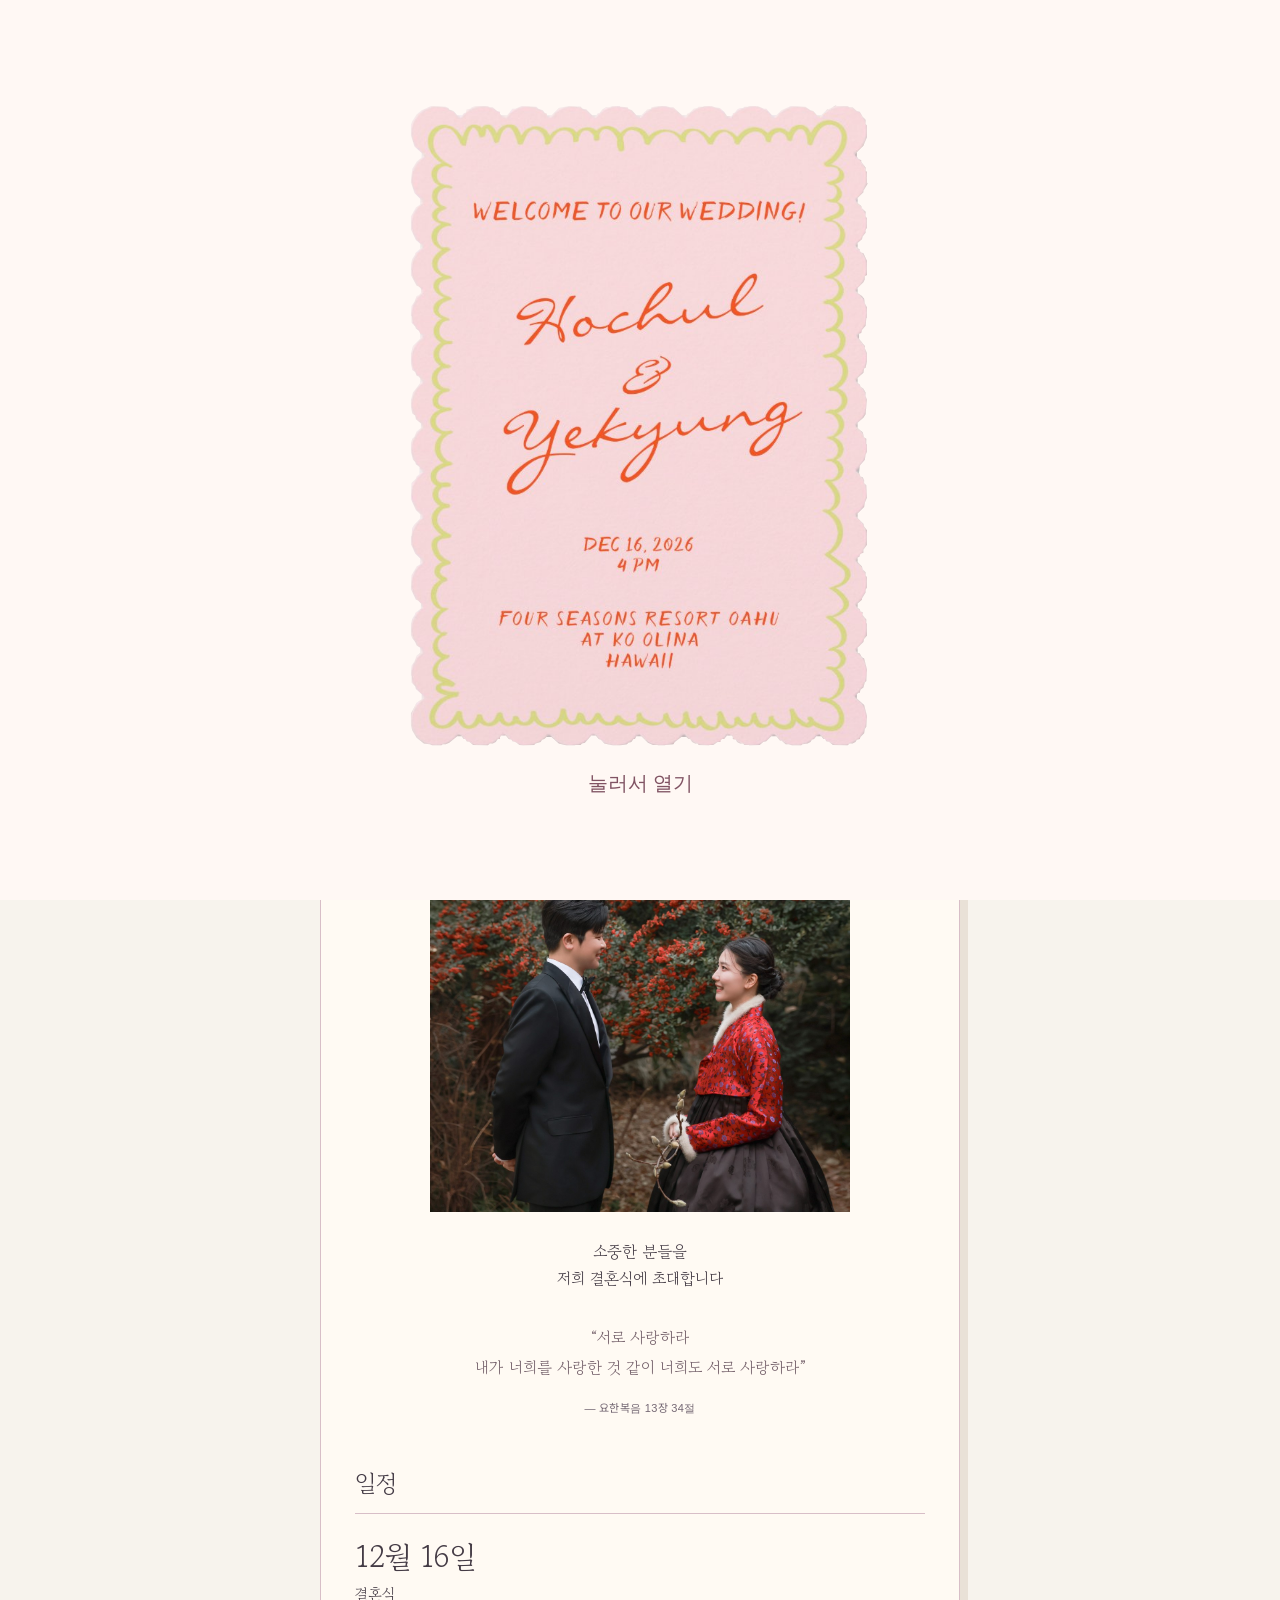
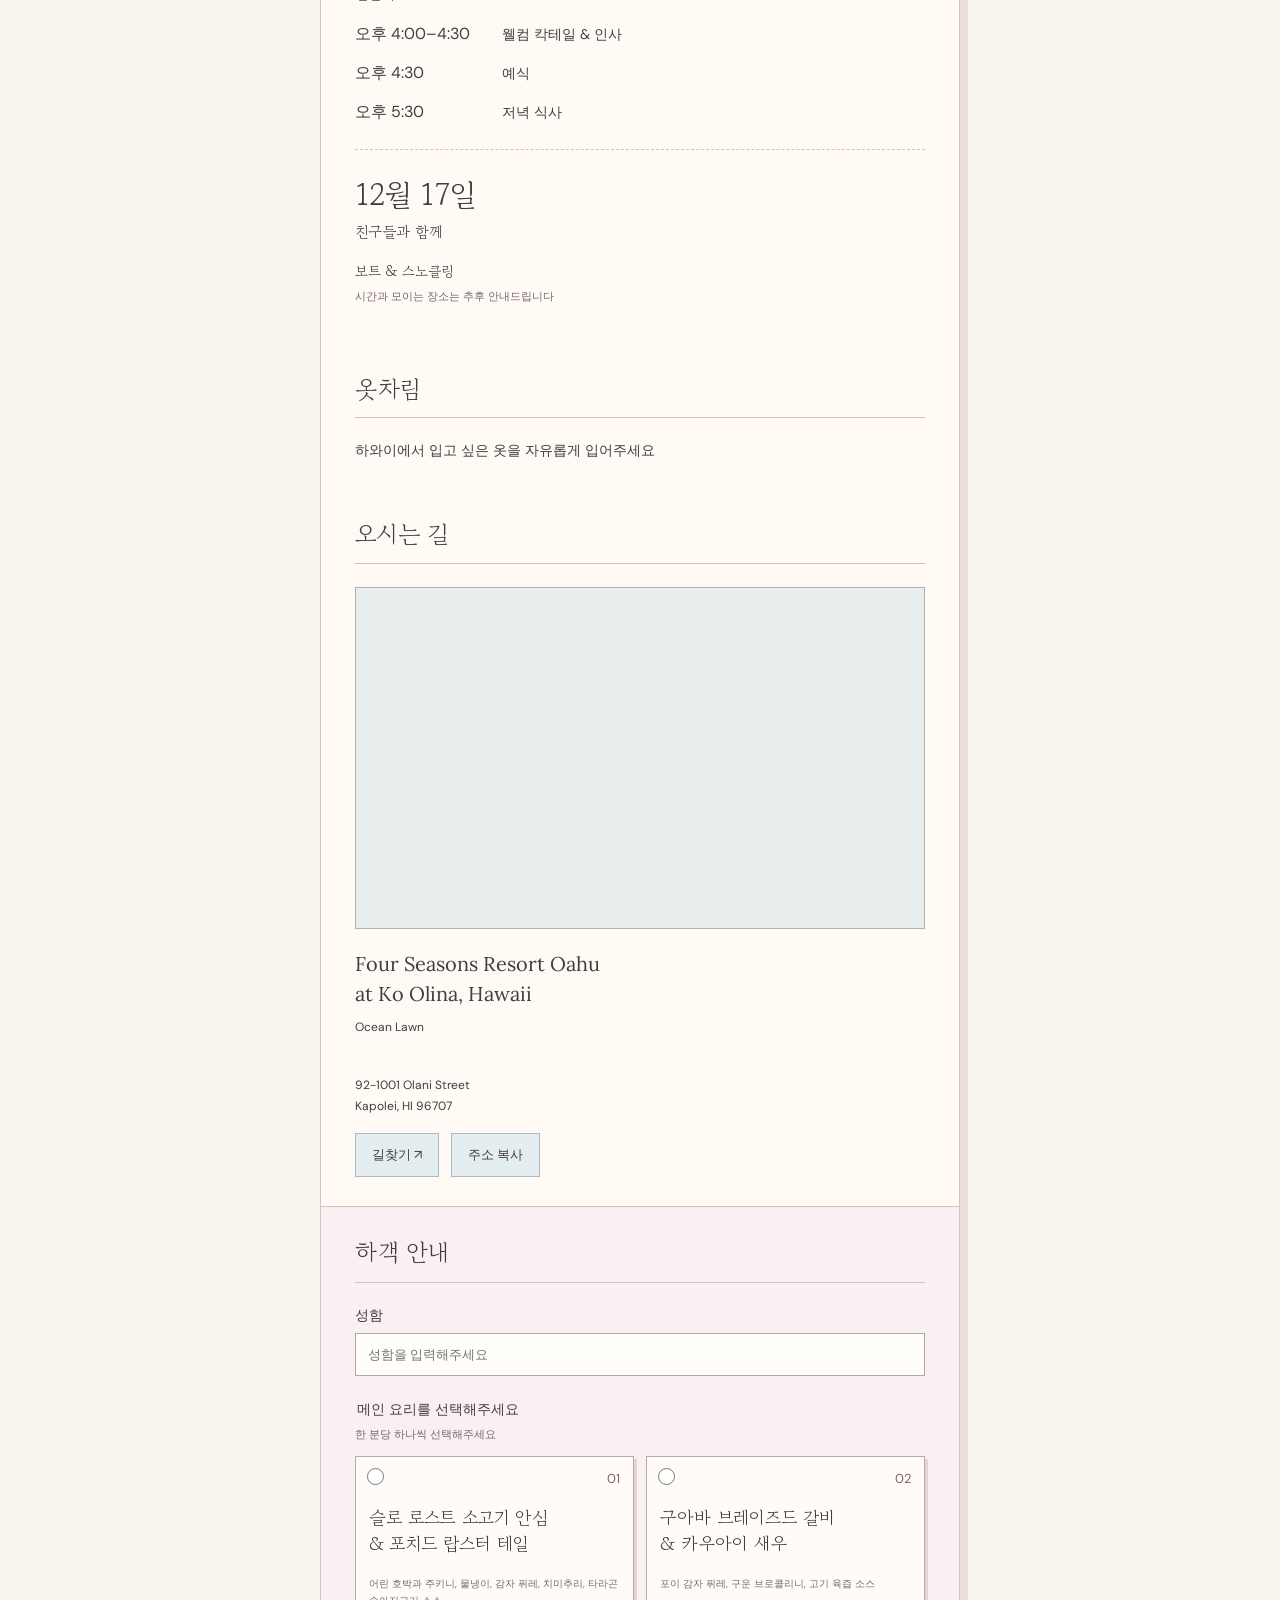
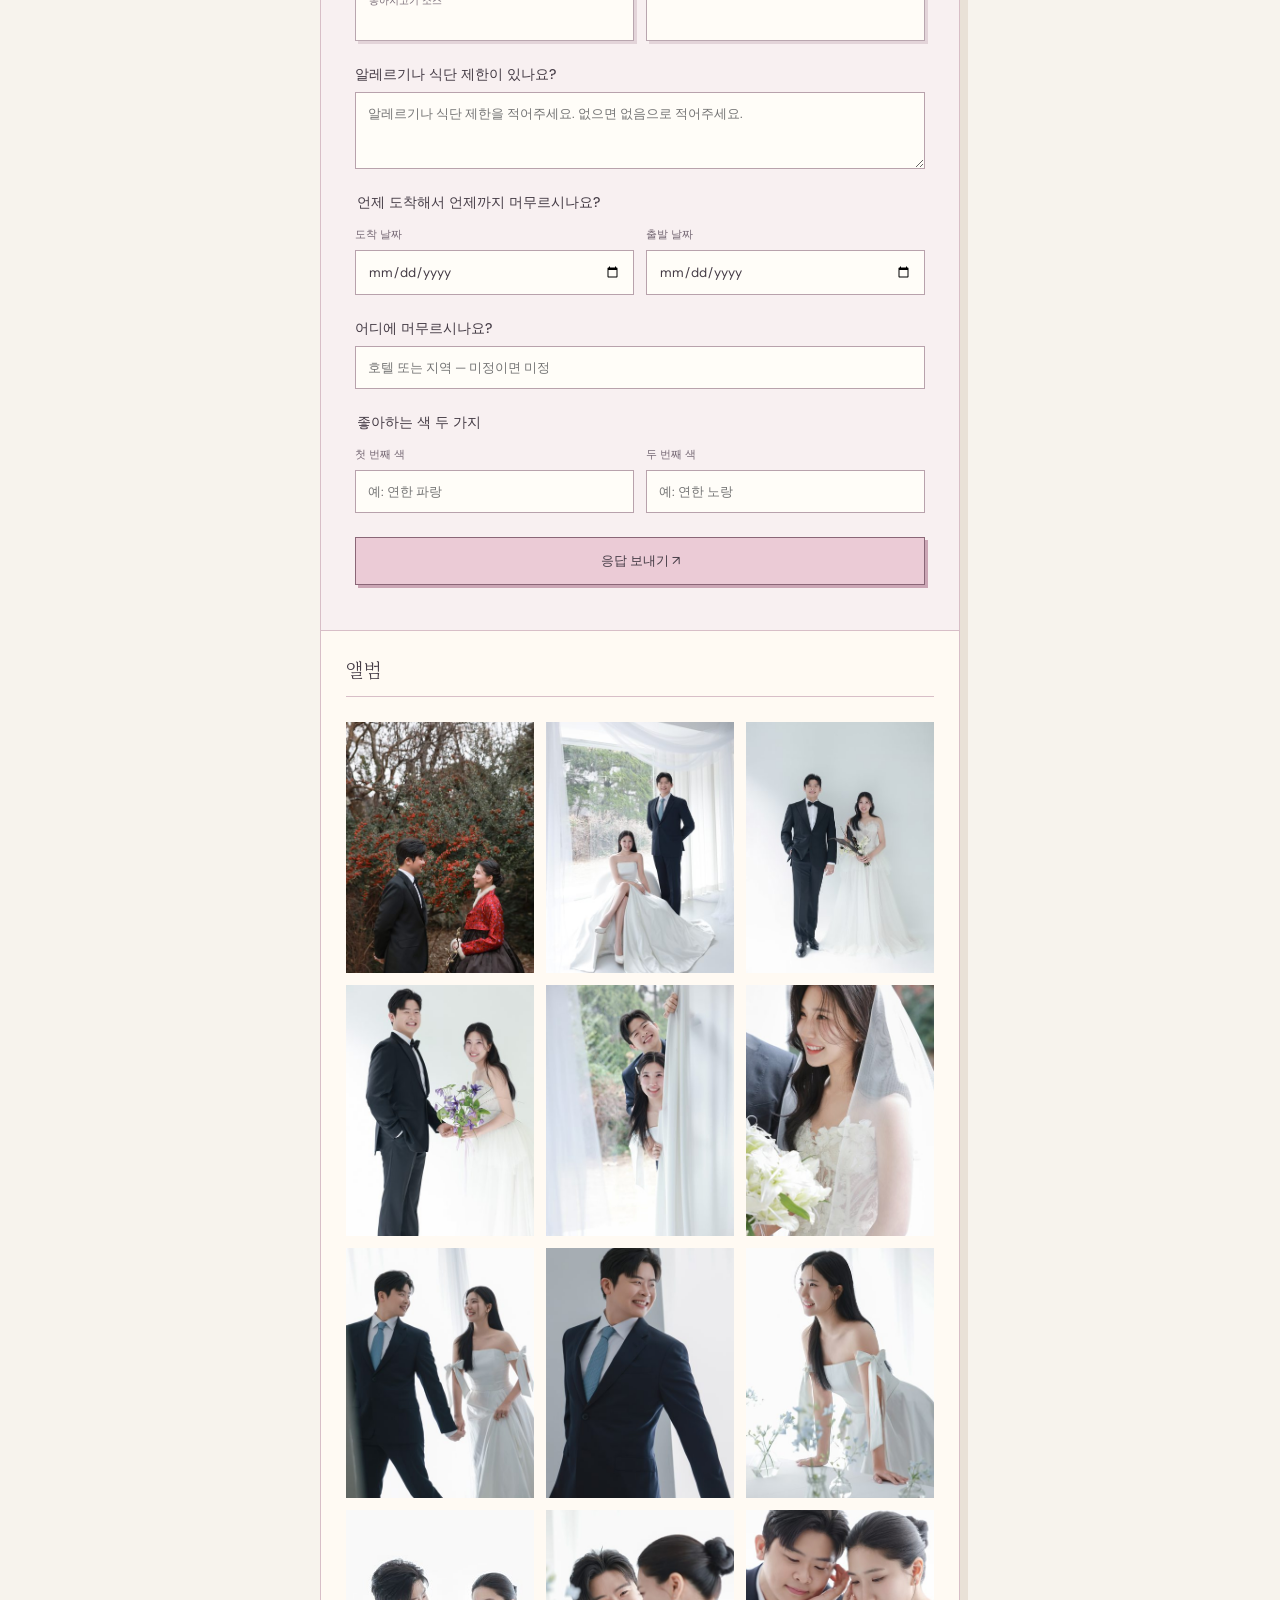
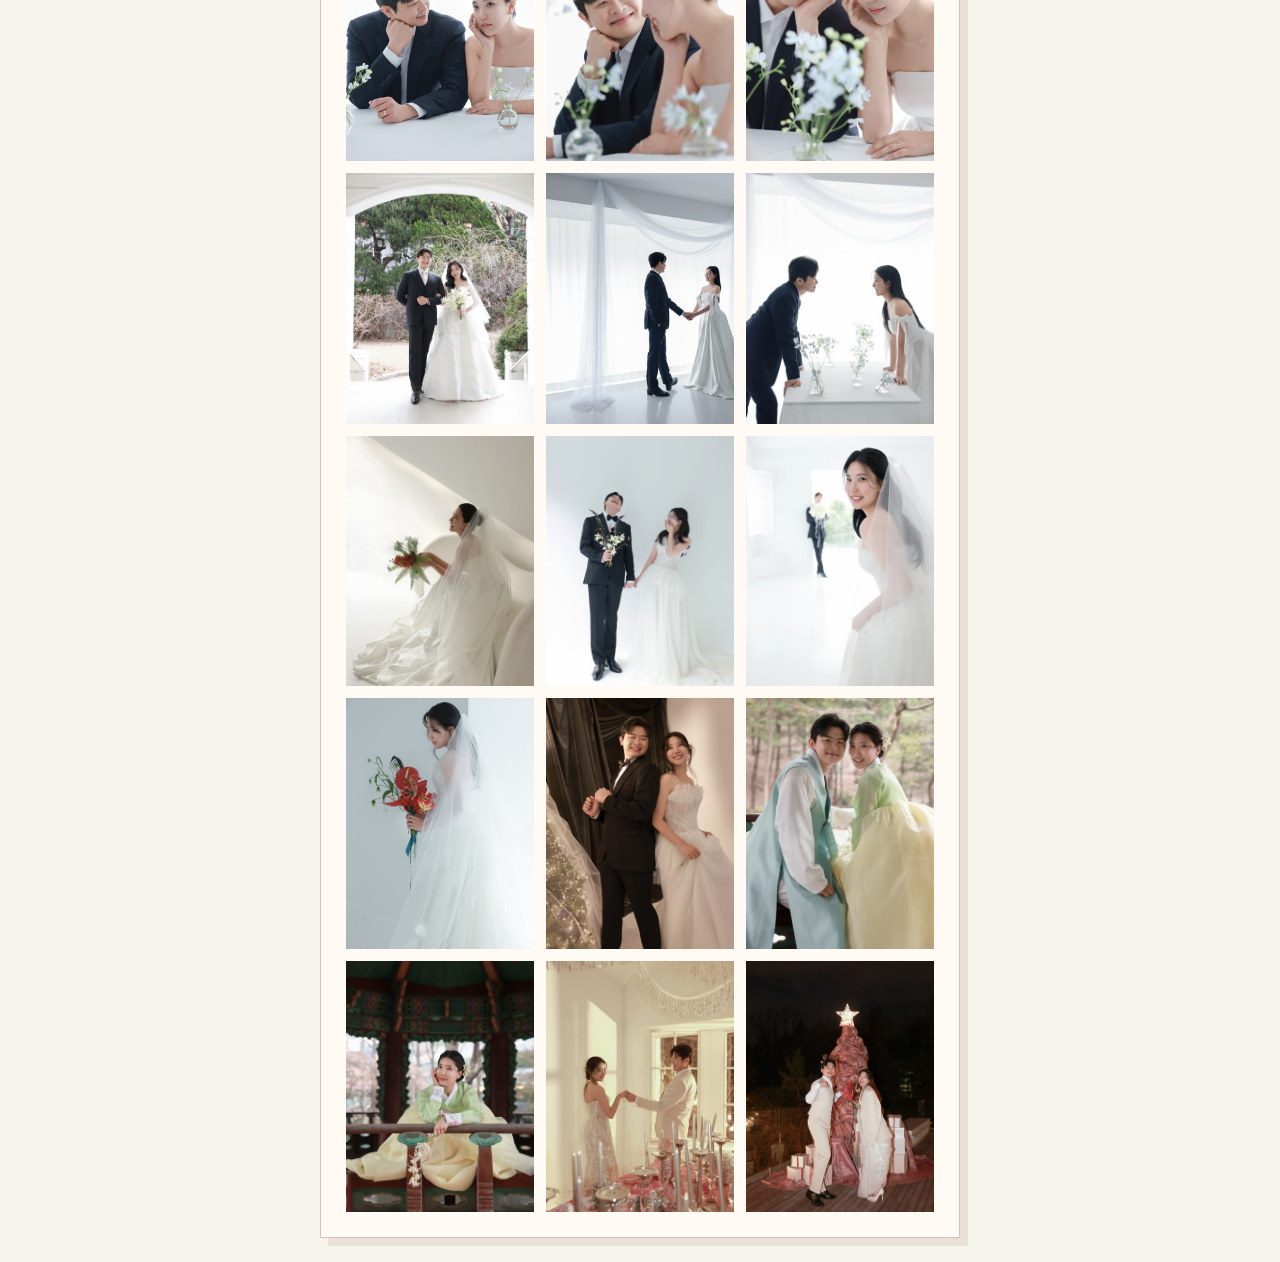
==== commit 8f27beb8: "Handle survey service timeouts and preserve responses with email fallback" ====
--- a/index.html
+++ b/index.html
@@ -19,4 +19,4 @@
 <label class="field-label" for="guest-stay">Where are you staying?</label><input id="guest-stay" name="Accommodation" maxlength="200" placeholder="Hotel or area — or Not decided yet">
 <fieldset><legend>Your two favorite colors</legend><div class="color-fields"><label><span>Color 1</span><input name="Favorite color 1" maxlength="60" placeholder="e.g. Pale blue" required></label><label><span>Color 2</span><input name="Favorite color 2" maxlength="60" placeholder="e.g. Butter yellow" required></label></div></fieldset>
 <button class="submit-details" type="submit">Send my details <span aria-hidden="true">↗</span></button></form></section>
-<section class="inline-album" id="album"><div class="section-label"><span class="pixel">Our Album</span></div><div class="album-grid"><button class="album-photo" data-full="album/22.jpg" aria-label="메인 사진 크게 보기"><img src="album/22-thumb.jpg" alt="황호철과 김예경의 메인 웨딩 사진" loading="lazy"></button><button class="album-photo" data-full="album/09.jpg" data-index="0" aria-label="Open photo 1"><img src="album/09-thumb.jpg" alt="Wedding portrait 1" loading="lazy" width="400" height="600"></button><button class="album-photo" data-full="album/13.jpg" data-index="1" aria-label="Open photo 2"><img src="album/13-thumb.jpg" alt="Wedding portrait 2" loading="lazy" width="409" height="600"></button><button class="album-photo" data-full="album/15.jpg" data-index="2" aria-label="Open photo 3"><img src="album/15-thumb.jpg" alt="Wedding portrait 3" loading="lazy" width="400" height="600"></button><button class="album-photo" data-full="album/25.jpg" data-index="3" aria-label="Open photo 4"><img src="album/25-thumb.jpg" alt="Wedding portrait 4" loading="lazy" width="414" height="600"></button><button class="album-photo" data-full="album/01.jpg" data-index="4" aria-label="Open photo 5"><img src="album/01-thumb.jpg" alt="Wedding portrait 5" loading="lazy" width="400" height="600"></button><button class="album-photo" data-full="album/02.jpg" data-index="5" aria-label="Open photo 6"><img src="album/02-thumb.jpg" alt="Wedding portrait 6" loading="lazy" width="400" height="600"></button><button class="album-photo" data-full="album/03.jpg" data-index="6" aria-label="Open photo 7"><img src="album/03-thumb.jpg" alt="Wedding portrait 7" loading="lazy" width="400" height="600"></button><button class="album-photo" data-full="album/04.jpg" data-index="7" aria-label="Open photo 8"><img src="album/04-thumb.jpg" alt="Wedding portrait 8" loading="lazy" width="393" height="600"></button><button class="album-photo" data-full="album/05.jpg" data-index="8" aria-label="Open photo 9"><img src="album/05-thumb.jpg" alt="Wedding portrait 9" loading="lazy" width="600" height="403"></button><button class="album-photo" data-full="album/06.jpg" data-index="9" aria-label="Open photo 10"><img src="album/06-thumb.jpg" alt="Wedding portrait 10" loading="lazy" width="395" height="600"></button><button class="album-photo" data-full="album/07.jpg" data-index="10" aria-label="Open photo 11"><img src="album/07-thumb.jpg" alt="Wedding portrait 11" loading="lazy" width="400" height="600"></button><button class="album-photo" data-full="album/08.jpg" data-index="11" aria-label="Open photo 12"><img src="album/08-thumb.jpg" alt="Wedding portrait 12" loading="lazy" width="417" height="600"></button><button class="album-photo" data-full="album/10.jpg" data-index="12" aria-label="Open photo 13"><img src="album/10-thumb.jpg" alt="Wedding portrait 13" loading="lazy" width="600" height="400"></button><button class="album-photo" data-full="album/11.jpg" data-index="13" aria-label="Open photo 14"><img src="album/11-thumb.jpg" alt="Wedding portrait 14" loading="lazy" width="398" height="600"></button><button class="album-photo" data-full="album/12.jpg" data-index="14" aria-label="Open photo 15"><img src="album/12-thumb.jpg" alt="Wedding portrait 15" loading="lazy" width="392" height="600"></button><button class="album-photo" data-full="album/14.jpg" data-index="15" aria-label="Open photo 16"><img src="album/14-thumb.jpg" alt="Wedding portrait 16" loading="lazy" width="404" height="600"></button><button class="album-photo" data-full="album/16.jpg" data-index="16" aria-label="Open photo 17"><img src="album/16-thumb.jpg" alt="Wedding portrait 17" loading="lazy" width="400" height="600"></button><button class="album-photo" data-full="album/17.jpg" data-index="17" aria-label="Open photo 18"><img src="album/17-thumb.jpg" alt="Wedding portrait 18" loading="lazy" width="400" height="600"></button><button class="album-photo" data-full="album/18.jpg" data-index="18" aria-label="Open photo 19"><img src="album/18-thumb.jpg" alt="Wedding portrait 19" loading="lazy" width="400" height="600"></button><button class="album-photo" data-full="album/20.jpg" data-index="20" aria-label="Open photo 21"><img src="album/20-thumb.jpg" alt="Wedding portrait 21" loading="lazy" width="400" height="600"></button><button class="album-photo" data-full="album/21.jpg" data-index="21" aria-label="Open photo 22"><img src="album/21-thumb.jpg" alt="Wedding portrait 22" loading="lazy" width="391" height="600"></button><button class="album-photo" data-full="album/23.jpg" data-index="22" aria-label="Open photo 23"><img src="album/23-thumb.jpg" alt="Wedding portrait 23" loading="lazy" width="407" height="600"></button><button class="album-photo" data-full="album/24.jpg" data-index="23" aria-label="Open photo 24"><img src="album/24-thumb.jpg" alt="Wedding portrait 24" loading="lazy" width="389" height="600"></button></div></section></main><p id="status" role="status" aria-live="polite"></p><script src="script.js?v=compact-30"></script><dialog id="photo-viewer" aria-label="Photo viewer"><button id="photo-close" aria-label="Close photo">×</button><button id="photo-prev" aria-label="Previous photo">‹</button><img id="large-photo" alt=""><button id="photo-next" aria-label="Next photo">›</button><p id="photo-count" aria-live="polite"></p></dialog><script src="album.js?v=selected-first"></script><script src="language.js?v=8"></script></body></html>
+<section class="inline-album" id="album"><div class="section-label"><span class="pixel">Our Album</span></div><div class="album-grid"><button class="album-photo" data-full="album/22.jpg" aria-label="메인 사진 크게 보기"><img src="album/22-thumb.jpg" alt="황호철과 김예경의 메인 웨딩 사진" loading="lazy"></button><button class="album-photo" data-full="album/09.jpg" data-index="0" aria-label="Open photo 1"><img src="album/09-thumb.jpg" alt="Wedding portrait 1" loading="lazy" width="400" height="600"></button><button class="album-photo" data-full="album/13.jpg" data-index="1" aria-label="Open photo 2"><img src="album/13-thumb.jpg" alt="Wedding portrait 2" loading="lazy" width="409" height="600"></button><button class="album-photo" data-full="album/15.jpg" data-index="2" aria-label="Open photo 3"><img src="album/15-thumb.jpg" alt="Wedding portrait 3" loading="lazy" width="400" height="600"></button><button class="album-photo" data-full="album/25.jpg" data-index="3" aria-label="Open photo 4"><img src="album/25-thumb.jpg" alt="Wedding portrait 4" loading="lazy" width="414" height="600"></button><button class="album-photo" data-full="album/01.jpg" data-index="4" aria-label="Open photo 5"><img src="album/01-thumb.jpg" alt="Wedding portrait 5" loading="lazy" width="400" height="600"></button><button class="album-photo" data-full="album/02.jpg" data-index="5" aria-label="Open photo 6"><img src="album/02-thumb.jpg" alt="Wedding portrait 6" loading="lazy" width="400" height="600"></button><button class="album-photo" data-full="album/03.jpg" data-index="6" aria-label="Open photo 7"><img src="album/03-thumb.jpg" alt="Wedding portrait 7" loading="lazy" width="400" height="600"></button><button class="album-photo" data-full="album/04.jpg" data-index="7" aria-label="Open photo 8"><img src="album/04-thumb.jpg" alt="Wedding portrait 8" loading="lazy" width="393" height="600"></button><button class="album-photo" data-full="album/05.jpg" data-index="8" aria-label="Open photo 9"><img src="album/05-thumb.jpg" alt="Wedding portrait 9" loading="lazy" width="600" height="403"></button><button class="album-photo" data-full="album/06.jpg" data-index="9" aria-label="Open photo 10"><img src="album/06-thumb.jpg" alt="Wedding portrait 10" loading="lazy" width="395" height="600"></button><button class="album-photo" data-full="album/07.jpg" data-index="10" aria-label="Open photo 11"><img src="album/07-thumb.jpg" alt="Wedding portrait 11" loading="lazy" width="400" height="600"></button><button class="album-photo" data-full="album/08.jpg" data-index="11" aria-label="Open photo 12"><img src="album/08-thumb.jpg" alt="Wedding portrait 12" loading="lazy" width="417" height="600"></button><button class="album-photo" data-full="album/10.jpg" data-index="12" aria-label="Open photo 13"><img src="album/10-thumb.jpg" alt="Wedding portrait 13" loading="lazy" width="600" height="400"></button><button class="album-photo" data-full="album/11.jpg" data-index="13" aria-label="Open photo 14"><img src="album/11-thumb.jpg" alt="Wedding portrait 14" loading="lazy" width="398" height="600"></button><button class="album-photo" data-full="album/12.jpg" data-index="14" aria-label="Open photo 15"><img src="album/12-thumb.jpg" alt="Wedding portrait 15" loading="lazy" width="392" height="600"></button><button class="album-photo" data-full="album/14.jpg" data-index="15" aria-label="Open photo 16"><img src="album/14-thumb.jpg" alt="Wedding portrait 16" loading="lazy" width="404" height="600"></button><button class="album-photo" data-full="album/16.jpg" data-index="16" aria-label="Open photo 17"><img src="album/16-thumb.jpg" alt="Wedding portrait 17" loading="lazy" width="400" height="600"></button><button class="album-photo" data-full="album/17.jpg" data-index="17" aria-label="Open photo 18"><img src="album/17-thumb.jpg" alt="Wedding portrait 18" loading="lazy" width="400" height="600"></button><button class="album-photo" data-full="album/18.jpg" data-index="18" aria-label="Open photo 19"><img src="album/18-thumb.jpg" alt="Wedding portrait 19" loading="lazy" width="400" height="600"></button><button class="album-photo" data-full="album/20.jpg" data-index="20" aria-label="Open photo 21"><img src="album/20-thumb.jpg" alt="Wedding portrait 21" loading="lazy" width="400" height="600"></button><button class="album-photo" data-full="album/21.jpg" data-index="21" aria-label="Open photo 22"><img src="album/21-thumb.jpg" alt="Wedding portrait 22" loading="lazy" width="391" height="600"></button><button class="album-photo" data-full="album/23.jpg" data-index="22" aria-label="Open photo 23"><img src="album/23-thumb.jpg" alt="Wedding portrait 23" loading="lazy" width="407" height="600"></button><button class="album-photo" data-full="album/24.jpg" data-index="23" aria-label="Open photo 24"><img src="album/24-thumb.jpg" alt="Wedding portrait 24" loading="lazy" width="389" height="600"></button></div></section></main><p id="status" role="status" aria-live="polite"></p><script src="script.js?v=compact-30"></script><dialog id="photo-viewer" aria-label="Photo viewer"><button id="photo-close" aria-label="Close photo">×</button><button id="photo-prev" aria-label="Previous photo">‹</button><img id="large-photo" alt=""><button id="photo-next" aria-label="Next photo">›</button><p id="photo-count" aria-live="polite"></p></dialog><script src="album.js?v=selected-first"></script><script src="language.js?v=8"></script><script src="survey.js?v=1"></script></body></html>
